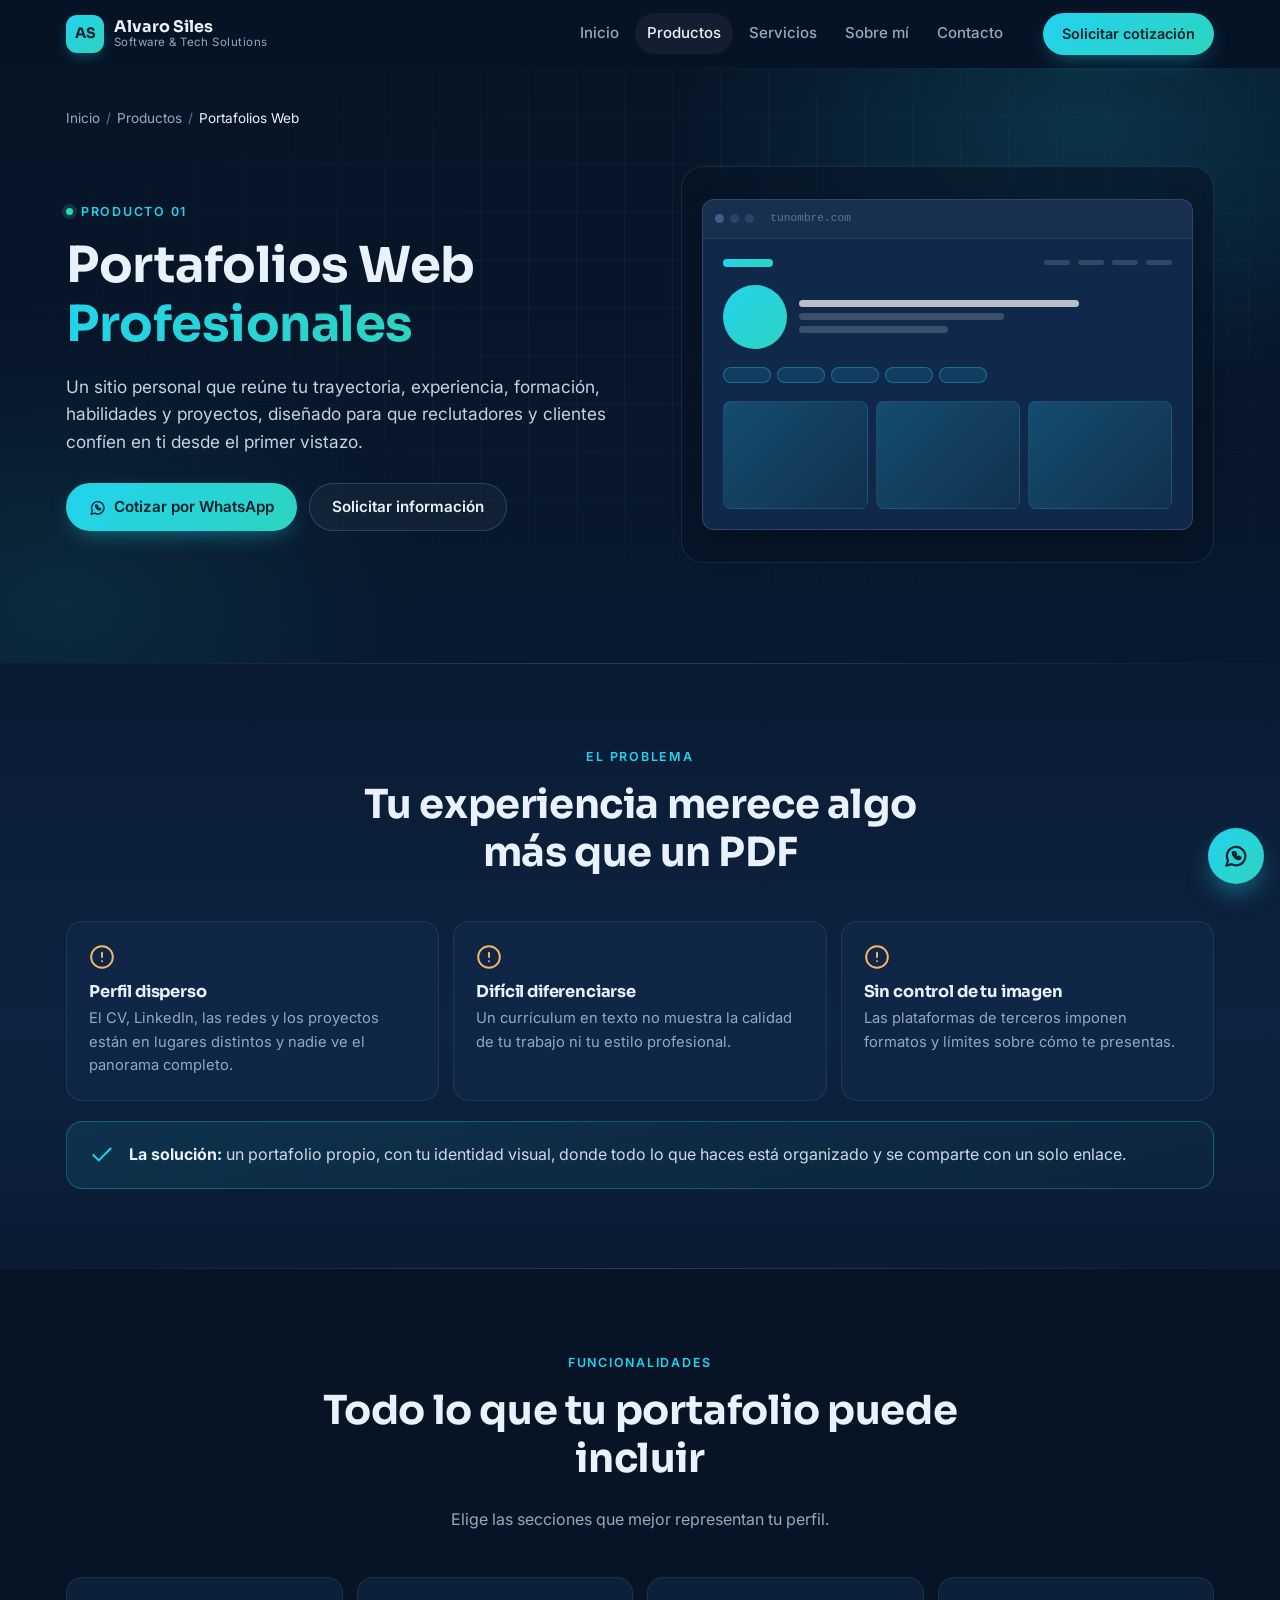
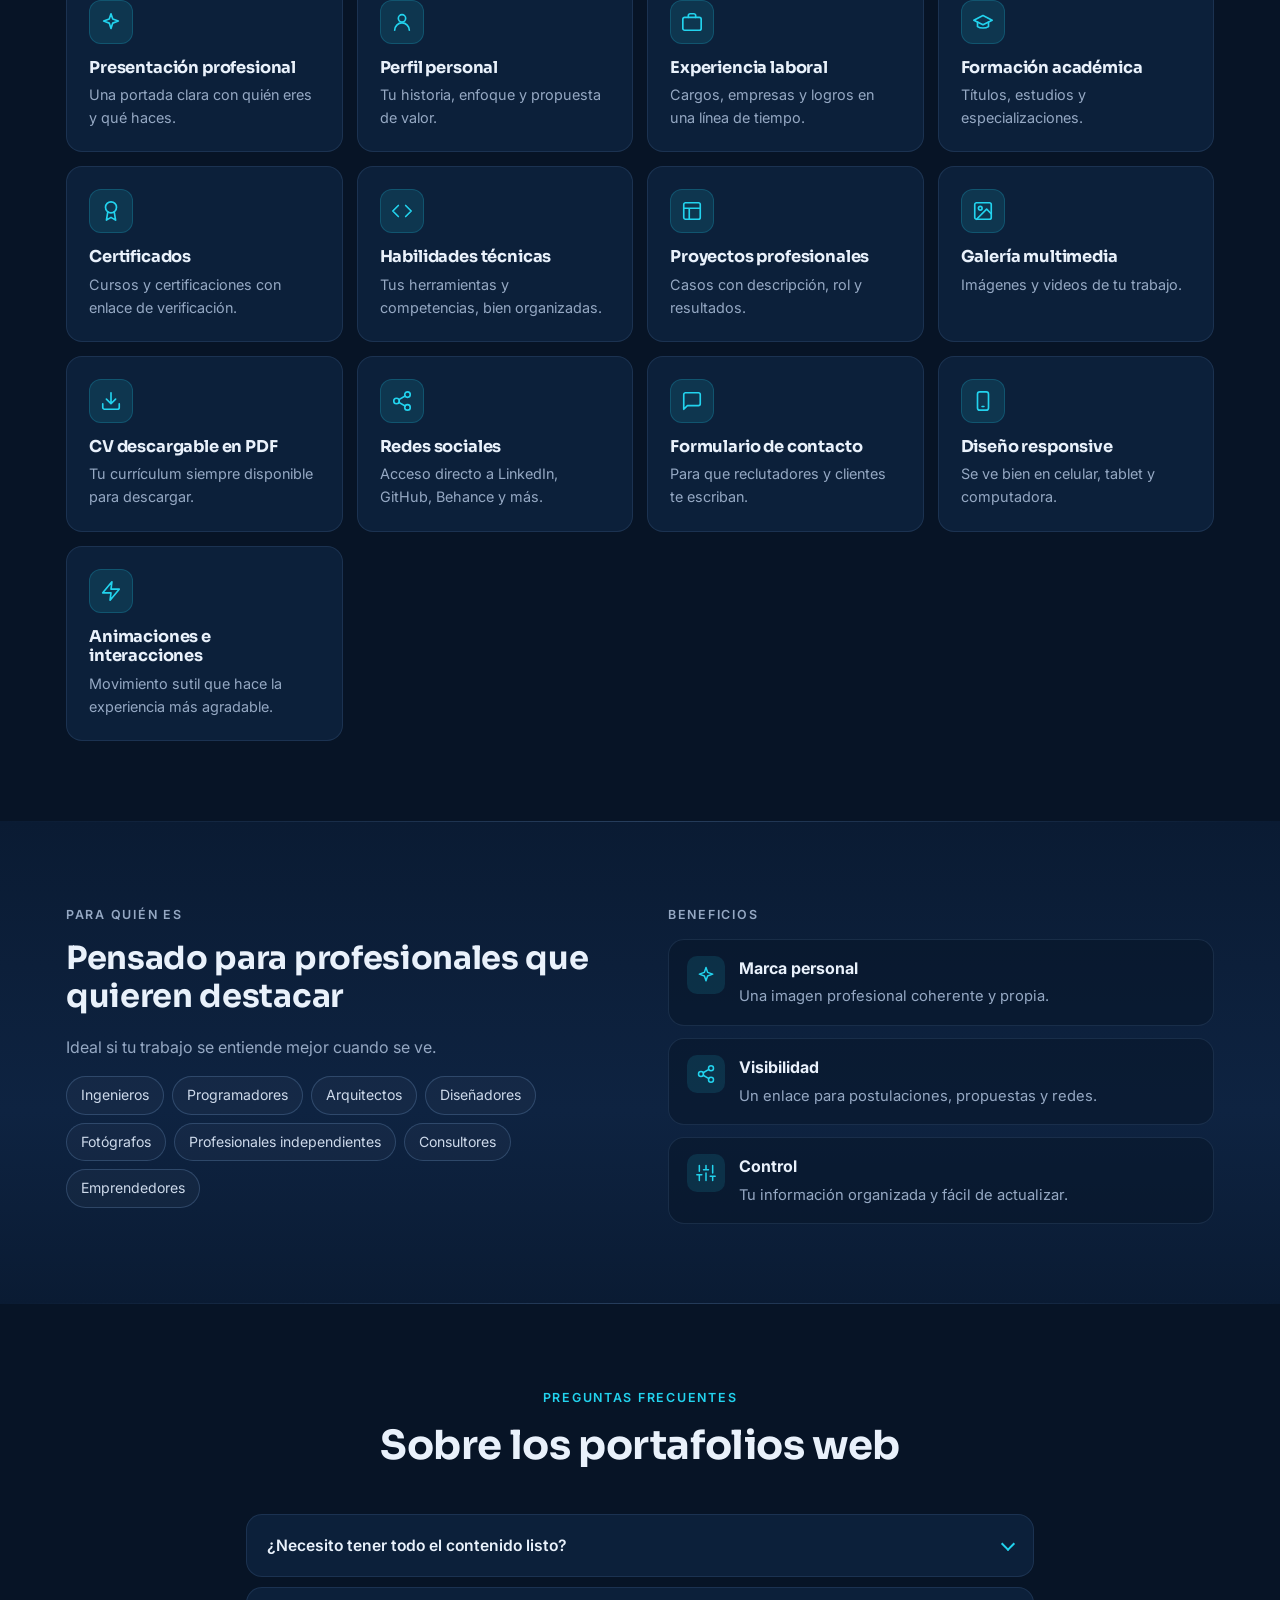
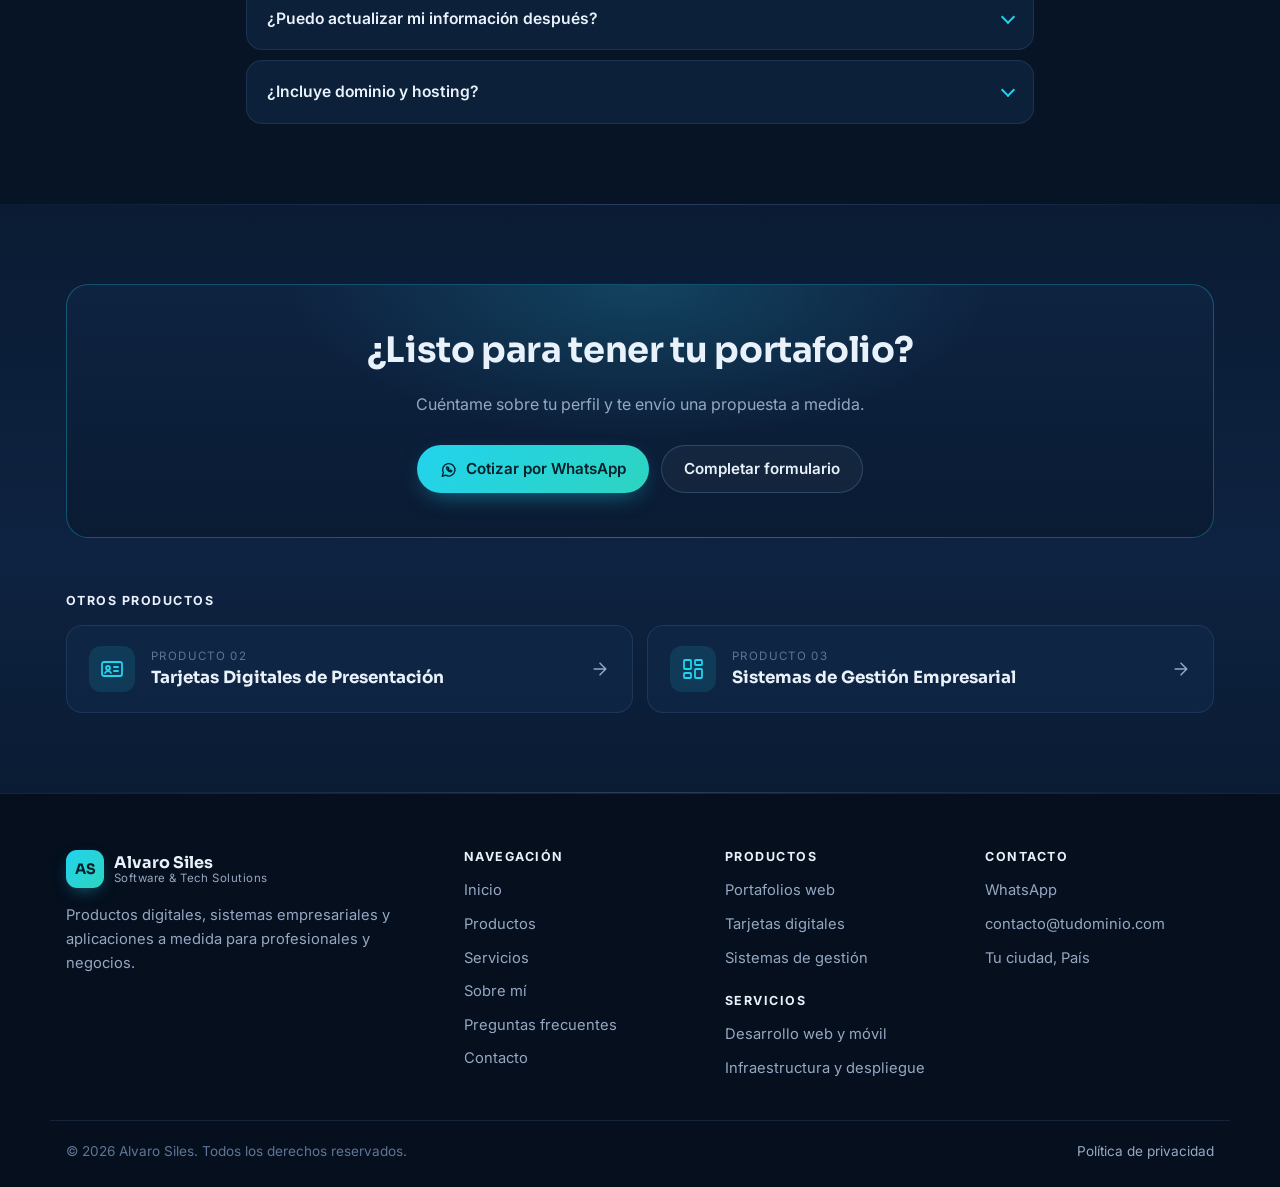
==== portafolios-web.html @ 74418b51 "t" ====
<!doctype html>
<html lang="es" class="no-js">
<head>
  <meta charset="utf-8">
  <meta name="viewport" content="width=device-width, initial-scale=1">
  <title>Portafolios Web Profesionales · Alvaro Siles</title>
  <meta name="description" content="Desarrollo de portafolios web personales para ingenieros, programadores, arquitectos, diseñadores, fotógrafos y profesionales independientes: experiencia, proyectos, certificados y CV en PDF.">
  <meta name="theme-color" content="#071426">
  <!-- TODO: reemplazar por tu dominio real -->
  <link rel="canonical" href="https://www.tudominio.com/portafolios-web.html">
  <meta property="og:type" content="website">
  <meta property="og:locale" content="es_ES">
  <meta property="og:title" content="Portafolios Web Profesionales">
  <meta property="og:description" content="Tu trayectoria, experiencia y proyectos en un sitio personal que transmite confianza.">
  <meta property="og:url" content="https://www.tudominio.com/portafolios-web.html">
  <meta name="twitter:card" content="summary_large_image">
  <link rel="icon" href="assets/img/favicon.svg" type="image/svg+xml">
  <link rel="preconnect" href="https://fonts.googleapis.com">
  <link rel="preconnect" href="https://fonts.gstatic.com" crossorigin>
  <link href="https://fonts.googleapis.com/css2?family=Inter:wght@400;500;600&family=Sora:wght@500;600;700&display=swap" rel="stylesheet">
  <link rel="stylesheet" href="assets/css/styles.css">
  <script type="application/ld+json">
  {
    "@context": "https://schema.org",
    "@type": "Service",
    "name": "Portafolios Web Profesionales",
    "serviceType": "Desarrollo de portafolio web personal",
    "description": "Sitios web personales para mostrar trayectoria, experiencia, formación, habilidades y proyectos."
  }
  </script>
  <script>document.documentElement.classList.replace("no-js", "js");</script>
</head>
<body>
<script src="assets/js/icons.js"></script>
<a class="skip-link" href="#main">Saltar al contenido</a>

<header class="site-header">
  <div class="container header-inner">
    <a class="brand" href="index.html" aria-label="Inicio">
      <span class="brand-mark" aria-hidden="true">AS</span>
      <span class="brand-text"><strong data-text="name">Alvaro Siles</strong><small>Software &amp; Tech Solutions</small></span>
    </a>
    <nav class="nav" id="nav" aria-label="Navegación principal">
      <ul class="nav-list">
        <li><a href="index.html#inicio" class="nav-link">Inicio</a></li>
        <li><a href="index.html#productos" class="nav-link active" aria-current="true">Productos</a></li>
        <li><a href="index.html#servicios" class="nav-link">Servicios</a></li>
        <li><a href="index.html#sobre-mi" class="nav-link">Sobre mí</a></li>
        <li><a href="index.html#contacto" class="nav-link">Contacto</a></li>
      </ul>
      <a href="index.html?producto=Portafolio%20Web%20Profesional#contacto" class="btn btn-primary btn-sm nav-cta">Solicitar cotización</a>
    </nav>
    <button class="nav-toggle" type="button" aria-controls="nav" aria-expanded="false" aria-label="Abrir menú">
      <svg class="icon icon-open"><use href="#i-menu"/></svg>
      <svg class="icon icon-close"><use href="#i-x"/></svg>
    </button>
  </div>
</header>

<main id="main">
  <!-- Hero del producto -->
  <section class="page-hero">
    <div class="hero-bg" aria-hidden="true"></div>
    <div class="container">
      <nav class="breadcrumb" aria-label="Ruta de navegación">
        <ol>
          <li><a href="index.html">Inicio</a></li>
          <li><a href="index.html#productos">Productos</a></li>
          <li><span aria-current="page">Portafolios Web</span></li>
        </ol>
      </nav>
      <div class="page-hero-grid">
        <div>
          <p class="eyebrow"><span class="dot"></span> Producto 01</p>
          <h1>Portafolios Web <span class="text-gradient">Profesionales</span></h1>
          <p class="lead">Un sitio personal que reúne tu trayectoria, experiencia, formación, habilidades y proyectos, diseñado para que reclutadores y clientes confíen en ti desde el primer vistazo.</p>
          <div class="page-actions">
            <button type="button" class="btn btn-primary" data-wa="Portafolio Web Profesional"><svg class="icon"><use href="#i-whatsapp"/></svg> Cotizar por WhatsApp</button>
            <a href="index.html?producto=Portafolio%20Web%20Profesional#contacto" class="btn btn-ghost">Solicitar información</a>
          </div>
        </div>
        <div class="page-visual" aria-hidden="true">
          <div class="mk-browser lg">
            <div class="win-bar"><i></i><i></i><i></i><span>tunombre.com</span></div>
            <div class="mk-portfolio lg">
              <div class="mp-nav"><i></i><span><i></i><i></i><i></i><i></i></span></div>
              <div class="mp-hero"><span class="mp-avatar"></span><span class="mp-lines"><i></i><i></i><i></i></span></div>
              <div class="mp-skills"><i></i><i></i><i></i><i></i><i></i></div>
              <div class="mp-grid"><i></i><i></i><i></i></div>
            </div>
          </div>
        </div>
      </div>
    </div>
  </section>

  <!-- Problema que resuelve -->
  <section class="section section-alt">
    <div class="container">
      <header class="section-head reveal">
        <p class="eyebrow">El problema</p>
        <h2>Tu experiencia merece algo más que un PDF</h2>
      </header>
      <div class="problem-grid">
        <article class="problem reveal">
          <svg class="icon"><use href="#i-alert"/></svg>
          <h3>Perfil disperso</h3>
          <p>El CV, LinkedIn, las redes y los proyectos están en lugares distintos y nadie ve el panorama completo.</p>
        </article>
        <article class="problem reveal">
          <svg class="icon"><use href="#i-alert"/></svg>
          <h3>Difícil diferenciarse</h3>
          <p>Un currículum en texto no muestra la calidad de tu trabajo ni tu estilo profesional.</p>
        </article>
        <article class="problem reveal">
          <svg class="icon"><use href="#i-alert"/></svg>
          <h3>Sin control de tu imagen</h3>
          <p>Las plataformas de terceros imponen formatos y límites sobre cómo te presentas.</p>
        </article>
      </div>
      <div class="solution reveal">
        <svg class="icon"><use href="#i-check"/></svg>
        <p><strong>La solución:</strong> un portafolio propio, con tu identidad visual, donde todo lo que haces está organizado y se comparte con un solo enlace.</p>
      </div>
    </div>
  </section>

  <!-- Funcionalidades -->
  <section class="section">
    <div class="container">
      <header class="section-head reveal">
        <p class="eyebrow">Funcionalidades</p>
        <h2>Todo lo que tu portafolio puede incluir</h2>
        <p>Elige las secciones que mejor representan tu perfil.</p>
      </header>
      <ul class="service-grid">
        <li class="service reveal"><svg class="icon"><use href="#i-sparkles"/></svg><h3>Presentación profesional</h3><p>Una portada clara con quién eres y qué haces.</p></li>
        <li class="service reveal"><svg class="icon"><use href="#i-user"/></svg><h3>Perfil personal</h3><p>Tu historia, enfoque y propuesta de valor.</p></li>
        <li class="service reveal"><svg class="icon"><use href="#i-briefcase"/></svg><h3>Experiencia laboral</h3><p>Cargos, empresas y logros en una línea de tiempo.</p></li>
        <li class="service reveal"><svg class="icon"><use href="#i-graduation"/></svg><h3>Formación académica</h3><p>Títulos, estudios y especializaciones.</p></li>
        <li class="service reveal"><svg class="icon"><use href="#i-award"/></svg><h3>Certificados</h3><p>Cursos y certificaciones con enlace de verificación.</p></li>
        <li class="service reveal"><svg class="icon"><use href="#i-code"/></svg><h3>Habilidades técnicas</h3><p>Tus herramientas y competencias, bien organizadas.</p></li>
        <li class="service reveal"><svg class="icon"><use href="#i-layout"/></svg><h3>Proyectos profesionales</h3><p>Casos con descripción, rol y resultados.</p></li>
        <li class="service reveal"><svg class="icon"><use href="#i-image"/></svg><h3>Galería multimedia</h3><p>Imágenes y videos de tu trabajo.</p></li>
        <li class="service reveal"><svg class="icon"><use href="#i-download"/></svg><h3>CV descargable en PDF</h3><p>Tu currículum siempre disponible para descargar.</p></li>
        <li class="service reveal"><svg class="icon"><use href="#i-share"/></svg><h3>Redes sociales</h3><p>Acceso directo a LinkedIn, GitHub, Behance y más.</p></li>
        <li class="service reveal"><svg class="icon"><use href="#i-message"/></svg><h3>Formulario de contacto</h3><p>Para que reclutadores y clientes te escriban.</p></li>
        <li class="service reveal"><svg class="icon"><use href="#i-mobile"/></svg><h3>Diseño responsive</h3><p>Se ve bien en celular, tablet y computadora.</p></li>
        <li class="service reveal"><svg class="icon"><use href="#i-zap"/></svg><h3>Animaciones e interacciones</h3><p>Movimiento sutil que hace la experiencia más agradable.</p></li>
      </ul>
    </div>
  </section>

  <!-- Público y beneficios -->
  <section class="section section-alt">
    <div class="container split">
      <div class="reveal">
        <p class="eyebrow">Para quién es</p>
        <h2>Pensado para profesionales que quieren destacar</h2>
        <p>Ideal si tu trabajo se entiende mejor cuando se ve.</p>
        <ul class="chips">
          <li>Ingenieros</li><li>Programadores</li><li>Arquitectos</li><li>Diseñadores</li>
          <li>Fotógrafos</li><li>Profesionales independientes</li><li>Consultores</li><li>Emprendedores</li>
        </ul>
      </div>
      <div class="reveal">
        <p class="eyebrow">Beneficios</p>
        <ul class="benefit-list">
          <li><svg class="icon"><use href="#i-sparkles"/></svg><div><strong>Marca personal</strong><span>Una imagen profesional coherente y propia.</span></div></li>
          <li><svg class="icon"><use href="#i-share"/></svg><div><strong>Visibilidad</strong><span>Un enlace para postulaciones, propuestas y redes.</span></div></li>
          <li><svg class="icon"><use href="#i-sliders"/></svg><div><strong>Control</strong><span>Tu información organizada y fácil de actualizar.</span></div></li>
        </ul>
      </div>
    </div>
  </section>

  <!-- FAQ del producto -->
  <section class="section">
    <div class="container narrow">
      <header class="section-head reveal">
        <p class="eyebrow">Preguntas frecuentes</p>
        <h2>Sobre los portafolios web</h2>
      </header>
      <div class="faq reveal">
        <details>
          <summary>¿Necesito tener todo el contenido listo?</summary>
          <p>No. Te guío para organizar tu experiencia, proyectos y textos; puedes empezar con lo que tienes y completar el resto durante el proceso.</p>
        </details>
        <details>
          <summary>¿Puedo actualizar mi información después?</summary>
          <p>Sí. El portafolio se construye para que agregar proyectos, certificados o experiencia sea simple, y también puedes contratar mantenimiento.</p>
        </details>
        <details>
          <summary>¿Incluye dominio y hosting?</summary>
          <p>Te asesoro para elegir y configurar tu dominio y hosting. Lo que incluya cada propuesta se define en la cotización.</p>
        </details>
      </div>
    </div>
  </section>

  <!-- CTA + otros productos -->
  <section class="section section-alt">
    <div class="container">
      <div class="cta-band reveal">
        <h2>¿Listo para tener tu portafolio?</h2>
        <p>Cuéntame sobre tu perfil y te envío una propuesta a medida.</p>
        <div class="page-actions">
          <button type="button" class="btn btn-primary" data-wa="Portafolio Web Profesional"><svg class="icon"><use href="#i-whatsapp"/></svg> Cotizar por WhatsApp</button>
          <a href="index.html?producto=Portafolio%20Web%20Profesional#contacto" class="btn btn-ghost">Completar formulario</a>
        </div>
      </div>

      <h2 class="footer-title" style="margin:56px 0 16px">Otros productos</h2>
      <div class="other-grid">
        <a class="other-card" href="tarjetas-digitales.html">
          <svg class="icon"><use href="#i-idcard"/></svg>
          <span><small>Producto 02</small><strong>Tarjetas Digitales de Presentación</strong></span>
          <svg class="icon arrow"><use href="#i-arrow"/></svg>
        </a>
        <a class="other-card" href="sistemas-de-gestion.html">
          <svg class="icon"><use href="#i-dashboard"/></svg>
          <span><small>Producto 03</small><strong>Sistemas de Gestión Empresarial</strong></span>
          <svg class="icon arrow"><use href="#i-arrow"/></svg>
        </a>
      </div>
    </div>
  </section>
</main>

<footer class="site-footer">
  <div class="container footer-grid">
    <div class="footer-brand">
      <a class="brand" href="index.html">
        <span class="brand-mark" aria-hidden="true">AS</span>
        <span class="brand-text"><strong data-text="name">Alvaro Siles</strong><small>Software &amp; Tech Solutions</small></span>
      </a>
      <p>Productos digitales, sistemas empresariales y aplicaciones a medida para profesionales y negocios.</p>
      <div class="social-row" data-social></div>
    </div>
    <nav aria-label="Navegación">
      <h2 class="footer-title">Navegación</h2>
      <ul>
        <li><a href="index.html#inicio">Inicio</a></li>
        <li><a href="index.html#productos">Productos</a></li>
        <li><a href="index.html#servicios">Servicios</a></li>
        <li><a href="index.html#sobre-mi">Sobre mí</a></li>
        <li><a href="index.html#faq">Preguntas frecuentes</a></li>
        <li><a href="index.html#contacto">Contacto</a></li>
      </ul>
    </nav>
    <div>
      <h2 class="footer-title">Productos</h2>
      <ul>
        <li><a href="portafolios-web.html" aria-current="page">Portafolios web</a></li>
        <li><a href="tarjetas-digitales.html">Tarjetas digitales</a></li>
        <li><a href="sistemas-de-gestion.html">Sistemas de gestión</a></li>
      </ul>
      <h2 class="footer-title mt">Servicios</h2>
      <ul>
        <li><a href="index.html#servicios">Desarrollo web y móvil</a></li>
        <li><a href="index.html#servicios">Infraestructura y despliegue</a></li>
      </ul>
    </div>
    <div>
      <h2 class="footer-title">Contacto</h2>
      <ul>
        <li><a data-link="whatsapp" href="index.html#contacto" target="_blank" rel="noopener">WhatsApp</a></li>
        <li><a data-link="email" href="index.html#contacto" data-text="email">contacto@tudominio.com</a></li>
        <li data-text="location">Tu ciudad, País</li>
      </ul>
    </div>
  </div>
  <div class="container footer-bottom">
    <p>© <span data-year>2026</span> <span data-text="name">Alvaro Siles</span>. Todos los derechos reservados.</p>
    <a href="privacidad.html">Política de privacidad</a>
  </div>
</footer>

<a class="wa-float" data-wa="Portafolio Web Profesional" href="index.html#contacto" aria-label="Escribir por WhatsApp">
  <svg class="icon"><use href="#i-whatsapp"/></svg>
</a>

<script src="assets/js/config.js"></script>
<script src="assets/js/main.js" defer></script>
</body>
</html>
---- assets/css/styles.css ----
/* =========================================================
   Alvaro Siles · Software & Tech — Estilos
   Mobile-first. Tokens → base → layout → componentes → secciones
   ========================================================= */

/* ---------- Tokens ---------- */
:root {
  --bg: #071426;
  --bg-2: #0a1b33;
  --bg-3: #0e2341;
  --surface: rgba(18, 42, 76, 0.55);
  --surface-solid: #10284a;
  --border: rgba(140, 185, 240, 0.12);
  --border-strong: rgba(140, 185, 240, 0.22);

  --text: #e9f1fb;
  --muted: #95a8c3;
  --faint: #5f7594;

  --cyan: #22d3ee;
  --teal: #2dd4bf;
  --accent: var(--cyan);
  --accent-soft: rgba(34, 211, 238, 0.12);
  --gradient: linear-gradient(135deg, #22d3ee 0%, #2dd4bf 100%);

  --danger: #f87171;
  --success: #34d399;

  --font-body: "Inter", system-ui, -apple-system, "Segoe UI", Roboto, sans-serif;
  --font-head: "Sora", "Inter", system-ui, sans-serif;

  --radius-sm: 10px;
  --radius: 16px;
  --radius-lg: 22px;
  --shadow: 0 10px 30px -12px rgba(0, 0, 0, 0.55);
  --shadow-lg: 0 30px 60px -20px rgba(0, 0, 0, 0.6);
  --header-h: 68px;
  --ease: cubic-bezier(.2, .7, .2, 1);
}

/* ---------- Base ---------- */
*, *::before, *::after { box-sizing: border-box; }
html { scroll-behavior: smooth; scroll-padding-top: calc(var(--header-h) + 12px); -webkit-text-size-adjust: 100%; }
body {
  margin: 0;
  background: var(--bg);
  color: var(--text);
  font-family: var(--font-body);
  font-size: 1rem;
  line-height: 1.6;
  -webkit-font-smoothing: antialiased;
  overflow-x: hidden;
}
img, svg { display: block; max-width: 100%; }
h1, h2, h3, h4 { font-family: var(--font-head); line-height: 1.2; margin: 0 0 .6em; letter-spacing: -0.01em; }
p { margin: 0 0 1em; }
a { color: var(--accent); text-decoration: none; }
a:hover { text-decoration: underline; }
ul, ol { margin: 0; padding: 0; list-style: none; }
button, input, select, textarea { font: inherit; color: inherit; }
:focus-visible { outline: 2px solid var(--cyan); outline-offset: 3px; border-radius: 6px; }
[hidden] { display: none !important; }

.icon { width: 1.15em; height: 1.15em; flex: none; fill: none; stroke: currentColor; stroke-width: 1.8; stroke-linecap: round; stroke-linejoin: round; }

.skip-link {
  position: absolute; left: 16px; top: -60px; z-index: 100;
  background: var(--cyan); color: var(--bg); padding: 10px 16px; border-radius: 8px; font-weight: 600;
}
.skip-link:focus { top: 12px; }

.container { width: 100%; max-width: 1180px; margin: 0 auto; padding: 0 16px; }
.container.narrow { max-width: 820px; }
.muted { color: var(--muted); }
.text-gradient { background: var(--gradient); -webkit-background-clip: text; background-clip: text; color: transparent; }

/* ---------- Botones ---------- */
.btn {
  display: inline-flex; align-items: center; justify-content: center; gap: .5em;
  min-height: 48px; padding: 0 22px; border-radius: 999px;
  border: 1px solid transparent; cursor: pointer;
  font-weight: 600; font-size: .95rem; white-space: nowrap;
  transition: transform .2s var(--ease), box-shadow .2s var(--ease), background .2s, border-color .2s, color .2s;
}
.btn:hover { text-decoration: none; transform: translateY(-1px); }
.btn:active { transform: translateY(0); }
.btn-sm { min-height: 42px; padding: 0 18px; font-size: .9rem; }
.btn-primary { background: var(--gradient); color: #04202a; box-shadow: 0 8px 24px -10px rgba(34, 211, 238, .6); }
.btn-primary:hover { box-shadow: 0 12px 30px -10px rgba(34, 211, 238, .75); }
.btn-ghost { background: rgba(255,255,255,.04); border-color: var(--border-strong); color: var(--text); }
.btn-ghost:hover { border-color: var(--cyan); color: var(--cyan); }
.btn-outline { background: transparent; border-color: rgba(34, 211, 238, .45); color: var(--cyan); }
.btn-outline:hover { background: var(--accent-soft); }
.btn[disabled] { opacity: .6; cursor: progress; transform: none; }
.link-btn { background: none; border: 0; padding: 0; color: var(--muted); cursor: pointer; text-align: left; }
.link-btn:hover { color: var(--cyan); }

/* ---------- Header ---------- */
.site-header {
  position: sticky; top: 0; z-index: 50;
  height: var(--header-h);
  background: rgba(7, 20, 38, .72);
  backdrop-filter: blur(14px); -webkit-backdrop-filter: blur(14px);
  border-bottom: 1px solid transparent;
  transition: border-color .3s, background .3s;
}
.site-header.scrolled { border-bottom-color: var(--border); background: rgba(7, 20, 38, .9); }
.header-inner { height: 100%; display: flex; align-items: center; justify-content: space-between; gap: 16px; }

.brand { display: flex; align-items: center; gap: 10px; color: var(--text); }
.brand:hover { text-decoration: none; }
.brand-mark {
  width: 38px; height: 38px; border-radius: 11px; display: grid; place-items: center;
  font-family: var(--font-head); font-weight: 700; font-size: .9rem; color: #04202a;
  background: var(--gradient); box-shadow: 0 6px 18px -8px rgba(34, 211, 238, .7);
}
.brand-text { display: flex; flex-direction: column; line-height: 1.15; }
.brand-text strong { font-family: var(--font-head); font-size: 1rem; }
.brand-text small { color: var(--muted); font-size: .72rem; letter-spacing: .04em; }

.nav-toggle {
  width: 44px; height: 44px; display: grid; place-items: center;
  border-radius: 12px; border: 1px solid var(--border-strong); background: rgba(255,255,255,.03); cursor: pointer; color: var(--text);
}
.nav-toggle .icon { width: 22px; height: 22px; }
.nav-toggle .icon-close { display: none; }
.nav-toggle[aria-expanded="true"] .icon-open { display: none; }
.nav-toggle[aria-expanded="true"] .icon-close { display: block; }

/* Navegación móvil (panel desplegable) */
.nav {
  position: fixed; inset: var(--header-h) 0 auto 0;
  background: rgba(7, 20, 38, .98);
  border-bottom: 1px solid var(--border);
  padding: 12px 16px 24px;
  display: flex; flex-direction: column; gap: 12px;
  transform: translateY(-8px); opacity: 0; visibility: hidden;
  transition: opacity .25s, transform .25s var(--ease), visibility .25s;
}
.nav.open { transform: none; opacity: 1; visibility: visible; }
.nav-list { display: flex; flex-direction: column; }
.nav-link { display: block; padding: 14px 4px; color: var(--text); border-bottom: 1px solid var(--border); font-weight: 500; }
.nav-link:hover { text-decoration: none; color: var(--cyan); }
.nav-link.active { color: var(--cyan); }
.nav-cta { margin-top: 8px; }

@media (min-width: 960px) {
  .nav-toggle { display: none; }
  .nav {
    position: static; flex-direction: row; align-items: center; gap: 28px;
    background: none; border: 0; padding: 0;
    transform: none; opacity: 1; visibility: visible;
  }
  .nav-list { flex-direction: row; gap: 4px; }
  .nav-link { border: 0; padding: 8px 12px; border-radius: 999px; color: var(--muted); font-size: .94rem; }
  .nav-link:hover, .nav-link.active { color: var(--text); background: rgba(255,255,255,.05); }
  .nav-cta { margin: 0; }
}

/* ---------- Secciones ---------- */
.section { padding: 80px 0; position: relative; }
.section-alt { background: linear-gradient(180deg, var(--bg-2), var(--bg-3) 60%, var(--bg-2)); }
.section-alt::before, .section-alt::after {
  content: ""; position: absolute; left: 0; right: 0; height: 1px;
  background: linear-gradient(90deg, transparent, var(--border-strong), transparent);
}
.section-alt::before { top: 0; }
.section-alt::after { bottom: 0; }

.section-head { max-width: 640px; margin: 0 auto 44px; text-align: center; }
.section-head h2 { font-size: clamp(1.7rem, 4.5vw, 2.5rem); }
.section-head p:last-child { color: var(--muted); margin: 0; }

.eyebrow {
  display: inline-flex; align-items: center; gap: 8px;
  font-size: .78rem; font-weight: 600; letter-spacing: .14em; text-transform: uppercase;
  color: var(--cyan); margin-bottom: 14px;
}
.eyebrow .dot { width: 7px; height: 7px; border-radius: 50%; background: var(--teal); box-shadow: 0 0 0 4px rgba(45, 212, 191, .18); }
.lead { font-size: 1.08rem; color: #c3d2e6; }

/* Animación de aparición (solo si hay JS) */
.js .reveal { opacity: 0; transform: translateY(18px); transition: opacity .7s var(--ease), transform .7s var(--ease); }
.js .reveal.visible { opacity: 1; transform: none; }

/* ---------- Hero ---------- */
.hero { position: relative; padding: 56px 0 72px; overflow: hidden; }
.hero-bg {
  position: absolute; inset: 0; z-index: -1;
  background:
    radial-gradient(600px 380px at 85% 10%, rgba(34, 211, 238, .16), transparent 70%),
    radial-gradient(520px 360px at 5% 90%, rgba(45, 212, 191, .10), transparent 70%),
    linear-gradient(180deg, var(--bg) 0%, #08182e 100%);
}
.hero-bg::after {
  content: ""; position: absolute; inset: 0;
  background-image:
    linear-gradient(rgba(140, 185, 240, .06) 1px, transparent 1px),
    linear-gradient(90deg, rgba(140, 185, 240, .06) 1px, transparent 1px);
  background-size: 48px 48px;
  mask-image: radial-gradient(ellipse at 60% 40%, #000 20%, transparent 75%);
  -webkit-mask-image: radial-gradient(ellipse at 60% 40%, #000 20%, transparent 75%);
}
.hero-inner { display: grid; gap: 48px; align-items: center; }
.hero h1 { font-size: clamp(2.1rem, 7vw, 3.6rem); font-weight: 700; margin-bottom: 20px; }
.hero .lead { max-width: 560px; }
.hero-actions { display: flex; flex-wrap: wrap; gap: 12px; margin: 28px 0 28px; }
.hero-actions .btn { flex: 1 1 200px; }
.hero-points { display: flex; flex-wrap: wrap; gap: 10px 20px; color: var(--muted); font-size: .92rem; }
.hero-points li { display: flex; align-items: center; gap: 6px; }
.hero-points .icon { color: var(--teal); }

@media (min-width: 960px) {
  .hero { padding: 96px 0 110px; }
  .hero-inner { grid-template-columns: 1.05fr 1fr; }
  .hero-actions .btn { flex: 0 0 auto; }
}

/* Composición visual del hero */
.hero-visual { position: relative; height: 340px; max-width: 560px; width: 100%; margin: 0 auto; }
.hv-window {
  position: absolute; top: 0; left: 0; width: 88%;
  background: var(--surface-solid); border: 1px solid var(--border-strong); border-radius: var(--radius);
  box-shadow: var(--shadow-lg); overflow: hidden;
  animation: float 9s ease-in-out infinite;
}
.win-bar { display: flex; align-items: center; gap: 6px; padding: 10px 12px; background: rgba(255,255,255,.03); border-bottom: 1px solid var(--border); }
.win-bar i { width: 9px; height: 9px; border-radius: 50%; background: #2a4469; }
.win-bar i:first-child { background: #3c5f8d; }
.win-bar span { margin-left: 10px; font-size: .7rem; color: var(--faint); font-family: ui-monospace, monospace; }

.hv-dash { display: flex; height: 230px; }
.hv-side { width: 22%; padding: 14px 10px; border-right: 1px solid var(--border); display: flex; flex-direction: column; gap: 10px; }
.hv-side b, .ms-side b { display: block; height: 8px; border-radius: 4px; background: rgba(255,255,255,.08); }
.hv-side b:first-child, .ms-side b:first-child { background: var(--accent-soft); box-shadow: inset 2px 0 0 var(--cyan); }
.hv-main { flex: 1; padding: 14px; display: flex; flex-direction: column; gap: 12px; }
.hv-stats { display: grid; grid-template-columns: repeat(3, 1fr); gap: 8px; }
.hv-stats div { padding: 8px; border-radius: 8px; background: rgba(255,255,255,.04); border: 1px solid var(--border); }
.hv-stats small { display: block; height: 5px; width: 60%; background: rgba(255,255,255,.12); border-radius: 3px; margin-bottom: 6px; }
.hv-stats strong { display: block; height: 9px; width: 45%; background: var(--gradient); border-radius: 3px; opacity: .8; }
.hv-chart { flex: 1; display: flex; align-items: flex-end; gap: 7px; padding: 8px; border-radius: 8px; background: rgba(255,255,255,.025); min-height: 70px; }
.hv-chart span { flex: 1; height: var(--h); border-radius: 4px 4px 2px 2px; background: linear-gradient(180deg, rgba(34,211,238,.85), rgba(45,212,191,.25)); }
.hv-chart.sm { min-height: 54px; }
.hv-rows { display: flex; flex-direction: column; gap: 6px; }
.hv-rows i { height: 6px; border-radius: 3px; background: rgba(255,255,255,.06); }
.hv-rows i:nth-child(2) { width: 80%; }
.hv-rows i:nth-child(3) { width: 60%; }

.hv-phone, .mk-phone {
  background: #0b1e38; border: 1px solid var(--border-strong); border-radius: 26px;
  padding: 18px 14px; box-shadow: var(--shadow-lg);
  display: flex; flex-direction: column; align-items: center; gap: 8px;
}
.hv-phone { position: absolute; right: 0; bottom: 0; width: 160px; animation: float 9s ease-in-out -4.5s infinite; }
.ph-notch { width: 46px; height: 5px; border-radius: 4px; background: rgba(255,255,255,.12); margin-bottom: 6px; }
.ph-avatar { width: 54px; height: 54px; border-radius: 50%; background: var(--gradient); box-shadow: 0 0 0 4px rgba(34,211,238,.15); }
.ph-line { height: 7px; border-radius: 4px; background: rgba(255,255,255,.75); }
.ph-line.dim { background: rgba(255,255,255,.2); }
.w70 { width: 70%; } .w50 { width: 50%; }
.ph-badge { font-size: .62rem; color: var(--success); background: rgba(52,211,153,.12); padding: 2px 8px; border-radius: 99px; }
.ph-btns { display: grid; grid-template-columns: repeat(4, 1fr); gap: 6px; width: 100%; margin-top: 4px; }
.ph-btns i { aspect-ratio: 1; border-radius: 9px; background: rgba(34,211,238,.12); border: 1px solid rgba(34,211,238,.25); }
.ph-cta { width: 100%; height: 26px; border-radius: 99px; background: var(--gradient); margin-top: 4px; }
.ph-list { width: 100%; display: flex; flex-direction: column; gap: 6px; }
.ph-list i { height: 22px; border-radius: 8px; background: rgba(255,255,255,.05); border: 1px solid var(--border); }
.ph-qr, .mk-qr {
  width: 56px; height: 56px; border-radius: 8px; padding: 5px; background: #e9f1fb;
  background-image:
    linear-gradient(90deg, #071426 50%, transparent 50%),
    linear-gradient(#071426 50%, transparent 50%);
  background-size: 8px 8px, 8px 8px;
  background-blend-mode: difference;
  margin-top: 4px;
}

.hv-code {
  position: absolute; left: 6%; bottom: 8px;
  background: rgba(7, 20, 38, .92); border: 1px solid var(--border-strong); border-radius: 12px;
  padding: 12px 16px; font-family: ui-monospace, "Cascadia Code", Consolas, monospace; font-size: .74rem; color: #c9d7ea;
  box-shadow: var(--shadow);
}
.hv-code .k { color: #7dd3fc; } .hv-code .s { color: var(--teal); } .hv-code .c { color: var(--faint); }

@media (min-width: 560px) { .hero-visual { height: 400px; } .hv-phone { width: 180px; } }
@keyframes float { 0%, 100% { transform: translateY(0); } 50% { transform: translateY(-8px); } }

/* ---------- Mockups de producto ---------- */
.mk-browser {
  width: 100%; background: var(--surface-solid); border: 1px solid var(--border-strong);
  border-radius: 12px; overflow: hidden; box-shadow: var(--shadow);
}
.mk-portfolio { padding: 14px; display: flex; flex-direction: column; gap: 12px; }
.mp-nav { display: flex; justify-content: space-between; align-items: center; }
.mp-nav > i { width: 50px; height: 8px; border-radius: 4px; background: var(--gradient); }
.mp-nav span { display: flex; gap: 8px; }
.mp-nav span i { width: 26px; height: 5px; border-radius: 3px; background: rgba(255,255,255,.15); }
.mp-hero { display: flex; align-items: center; gap: 12px; }
.mp-avatar { width: 44px; height: 44px; border-radius: 50%; background: var(--gradient); flex: none; }
.mp-lines { flex: 1; display: flex; flex-direction: column; gap: 6px; }
.mp-lines i { height: 7px; border-radius: 4px; background: rgba(255,255,255,.7); width: 75%; }
.mp-lines i + i { background: rgba(255,255,255,.18); width: 55%; }
.mp-lines i:nth-child(3) { width: 40%; }
.mp-skills { display: flex; flex-wrap: wrap; gap: 6px; }
.mp-skills i { height: 16px; width: 48px; border-radius: 99px; border: 1px solid rgba(34,211,238,.35); background: var(--accent-soft); }
.mp-grid { display: grid; grid-template-columns: repeat(3, 1fr); gap: 8px; }
.mp-grid i { aspect-ratio: 4/3; border-radius: 8px; background: linear-gradient(135deg, rgba(34,211,238,.22), rgba(45,212,191,.05)); border: 1px solid var(--border); }
.mk-portfolio.lg { padding: 20px; gap: 18px; }
.mk-portfolio.lg .mp-avatar { width: 64px; height: 64px; }

.mk-system { display: flex; min-height: 150px; }
.ms-side { width: 24%; padding: 12px 8px; border-right: 1px solid var(--border); display: flex; flex-direction: column; gap: 9px; }
.ms-main { flex: 1; padding: 12px; display: flex; flex-direction: column; gap: 10px; }
.ms-stats { display: grid; grid-template-columns: repeat(3, 1fr); gap: 6px; }
.mk-system.lg .ms-stats { grid-template-columns: repeat(4, 1fr); }
.ms-stats i { height: 30px; border-radius: 7px; background: rgba(255,255,255,.05); border: 1px solid var(--border); position: relative; }
.ms-stats i::after { content: ""; position: absolute; left: 7px; bottom: 7px; width: 40%; height: 6px; border-radius: 3px; background: var(--gradient); opacity: .8; }
.ms-table { display: flex; flex-direction: column; gap: 5px; }
.ms-table i { height: 14px; border-radius: 5px; background: rgba(255,255,255,.04); border: 1px solid var(--border); }
.mk-system.lg { min-height: 300px; }

.mk-phone { width: 170px; }
.mk-phone.lg { width: 230px; padding: 24px 18px; gap: 10px; }
.mk-phone.lg .ph-avatar { width: 70px; height: 70px; }

/* ---------- Productos ---------- */
.product-grid { display: grid; gap: 24px; }
@media (min-width: 720px) { .product-grid { grid-template-columns: repeat(2, 1fr); } }
@media (min-width: 1080px) { .product-grid { grid-template-columns: repeat(3, 1fr); } }

.product-card {
  position: relative; display: flex; flex-direction: column;
  background: linear-gradient(180deg, rgba(18, 42, 76, .7), rgba(10, 27, 51, .7));
  border: 1px solid var(--border); border-radius: var(--radius-lg); overflow: hidden;
  transition: transform .3s var(--ease), border-color .3s, box-shadow .3s;
}
.product-card::before {
  content: ""; position: absolute; inset: 0 0 auto 0; height: 2px; background: var(--gradient); opacity: .0; transition: opacity .3s;
}
.product-card:hover { transform: translateY(-4px); border-color: rgba(34,211,238,.3); box-shadow: var(--shadow-lg); }
.product-card:hover::before { opacity: 1; }
.pc-media {
  height: 220px; display: grid; place-items: center; padding: 24px 28px;
  background:
    radial-gradient(260px 160px at 50% 100%, rgba(34,211,238,.14), transparent 70%),
    var(--bg-2);
  border-bottom: 1px solid var(--border);
  overflow: hidden;
}
.pc-media .mk-phone { transform: translateY(26px) scale(.86); }
.pc-body { padding: 24px; display: flex; flex-direction: column; flex: 1; }
.pc-tag { font-size: .72rem; font-weight: 600; letter-spacing: .12em; text-transform: uppercase; color: var(--faint); margin-bottom: 8px; }
.pc-body h3 { display: flex; align-items: center; gap: 10px; font-size: 1.2rem; }
.pc-body h3 .icon { color: var(--cyan); width: 22px; height: 22px; }
.pc-body > p { color: var(--muted); font-size: .95rem; }
.check-list { display: flex; flex-direction: column; gap: 8px; margin-bottom: 18px; font-size: .93rem; }
.check-list li { position: relative; padding-left: 26px; }
.check-list li::before {
  content: ""; position: absolute; left: 0; top: .3em; width: 16px; height: 16px; border-radius: 50%;
  background: var(--accent-soft) url("data:image/svg+xml,%3Csvg xmlns='http://www.w3.org/2000/svg' viewBox='0 0 24 24' fill='none' stroke='%2322d3ee' stroke-width='3' stroke-linecap='round' stroke-linejoin='round'%3E%3Cpath d='M20 6 9 17l-5-5'/%3E%3C/svg%3E") center / 10px no-repeat;
}
.pc-audience {
  display: flex; gap: 10px; align-items: flex-start;
  font-size: .85rem; color: var(--muted); padding: 12px 14px; border-radius: var(--radius-sm);
  background: rgba(255,255,255,.03); border: 1px solid var(--border); margin-bottom: 20px;
}
.pc-audience .icon { color: var(--teal); margin-top: 2px; }
.pc-actions { margin-top: auto; display: flex; flex-wrap: wrap; gap: 10px; }
.pc-actions .btn { flex: 1 1 140px; }

/* ---------- Páginas de producto ---------- */
.page-hero { position: relative; padding: 32px 0 72px; overflow: hidden; }
.breadcrumb ol { display: flex; flex-wrap: wrap; gap: 6px; font-size: .85rem; color: var(--faint); margin-bottom: 36px; }
.breadcrumb li + li::before { content: "/"; margin-right: 6px; color: var(--faint); }
.breadcrumb a { color: var(--muted); }
.breadcrumb [aria-current] { color: var(--text); }
.page-hero-grid { display: grid; gap: 44px; align-items: center; }
@media (min-width: 960px) { .page-hero { padding: 40px 0 100px; } .page-hero-grid { grid-template-columns: 1.05fr 1fr; gap: 56px; } }
.page-hero h1 { font-size: clamp(2rem, 6vw, 3.1rem); font-weight: 700; margin-bottom: 18px; }
.page-hero .lead { max-width: 560px; }
.page-actions { display: flex; flex-wrap: wrap; gap: 12px; margin-top: 28px; }
.page-actions .btn { flex: 1 1 200px; }
@media (min-width: 960px) { .page-actions .btn { flex: 0 0 auto; } }

.page-visual {
  position: relative; display: grid; place-items: center; padding: 32px 20px; min-height: 360px;
  border-radius: var(--radius-lg); border: 1px solid var(--border);
  background: radial-gradient(380px 240px at 50% 50%, rgba(34,211,238,.14), transparent 70%), rgba(7, 20, 38, .6);
}
.page-visual .mk-qr { position: absolute; right: 14%; bottom: 32px; width: 76px; height: 76px; box-shadow: var(--shadow); }

.chips { display: flex; flex-wrap: wrap; gap: 8px; }
.chips li {
  display: inline-flex; align-items: center; gap: 6px;
  padding: 7px 14px; border-radius: 999px; font-size: .88rem;
  border: 1px solid var(--border-strong); background: rgba(255,255,255,.03); color: #cdd9ea;
}

.problem-grid { display: grid; gap: 14px; }
@media (min-width: 820px) { .problem-grid { grid-template-columns: repeat(3, 1fr); } }
.problem {
  padding: 22px; border-radius: var(--radius); border: 1px solid var(--border); background: var(--surface);
}
.problem .icon { width: 26px; height: 26px; color: #f2b56b; margin-bottom: 12px; }
.problem h3 { font-size: 1.02rem; margin-bottom: 6px; }
.problem p { color: var(--muted); font-size: .92rem; margin: 0; }
.solution {
  display: flex; gap: 14px; align-items: flex-start; margin-top: 20px; padding: 20px 22px;
  border-radius: var(--radius); border: 1px solid rgba(34,211,238,.3);
  background: linear-gradient(135deg, rgba(34,211,238,.10), rgba(45,212,191,.04));
}
.solution .icon { width: 26px; height: 26px; color: var(--cyan); flex: none; }
.solution p { margin: 0; color: #cdd9ea; }
.solution strong { color: var(--text); }

.split { display: grid; gap: 36px; }
@media (min-width: 900px) { .split { grid-template-columns: 1fr 1fr; gap: 56px; } }
.split h2 { font-size: clamp(1.5rem, 4vw, 2rem); }
.split > div > p { color: var(--muted); }
.benefit-list { display: flex; flex-direction: column; gap: 12px; }
.benefit-list li {
  display: flex; gap: 14px; padding: 16px 18px; border-radius: var(--radius);
  border: 1px solid var(--border); background: rgba(7,20,38,.5);
}
.benefit-list .icon {
  width: 38px; height: 38px; padding: 9px; border-radius: 10px; flex: none;
  color: var(--cyan); background: var(--accent-soft);
}
.benefit-list strong { display: block; margin-bottom: 2px; }
.benefit-list span { color: var(--muted); font-size: .92rem; }

.note { margin-top: 24px; font-size: .9rem; color: var(--muted); padding: 14px 16px; border-left: 3px solid var(--cyan); background: var(--accent-soft); border-radius: 0 10px 10px 0; }
.note strong { color: var(--text); }

.cta-band {
  position: relative; overflow: hidden; text-align: center;
  padding: 44px 24px; border-radius: var(--radius-lg);
  border: 1px solid rgba(34,211,238,.3);
  background:
    radial-gradient(500px 220px at 50% 0%, rgba(34,211,238,.18), transparent 70%),
    linear-gradient(180deg, var(--bg-3), var(--bg-2));
}
.cta-band h2 { font-size: clamp(1.5rem, 4.5vw, 2.2rem); }
.cta-band p { color: var(--muted); max-width: 560px; margin: 0 auto; }
.cta-band .page-actions { justify-content: center; }

.other-grid { display: grid; gap: 14px; }
@media (min-width: 720px) { .other-grid { grid-template-columns: 1fr 1fr; } }
.other-card {
  display: flex; align-items: center; gap: 16px; padding: 20px 22px; color: var(--text);
  border-radius: var(--radius); border: 1px solid var(--border); background: var(--surface);
  transition: border-color .25s, transform .25s var(--ease);
}
.other-card:hover { text-decoration: none; border-color: rgba(34,211,238,.4); transform: translateY(-2px); }
.other-card > .icon:first-child { width: 46px; height: 46px; padding: 11px; border-radius: 12px; color: var(--cyan); background: var(--accent-soft); }
.other-card small { display: block; color: var(--faint); font-size: .72rem; letter-spacing: .12em; text-transform: uppercase; }
.other-card strong { font-family: var(--font-head); font-size: 1.05rem; }
.other-card span { flex: 1; }
.other-card .arrow { width: 20px; height: 20px; color: var(--muted); }
.other-card:hover .arrow { color: var(--cyan); }

/* ---------- Servicios ---------- */
.service-grid { display: grid; grid-template-columns: 1fr; gap: 14px; }
@media (min-width: 560px) { .service-grid { grid-template-columns: repeat(2, 1fr); } }
@media (min-width: 900px) { .service-grid { grid-template-columns: repeat(3, 1fr); } }
@media (min-width: 1120px) { .service-grid { grid-template-columns: repeat(4, 1fr); } }
.service {
  padding: 22px; border-radius: var(--radius); border: 1px solid var(--border);
  background: var(--surface);
  transition: border-color .25s, transform .25s var(--ease), background .25s;
}
.service:hover { border-color: rgba(34,211,238,.35); transform: translateY(-3px); background: rgba(18, 42, 76, .8); }
.service .icon {
  width: 44px; height: 44px; padding: 10px; border-radius: 12px; margin-bottom: 14px;
  color: var(--cyan); background: var(--accent-soft); border: 1px solid rgba(34,211,238,.2);
}
.service h3 { font-size: 1.02rem; margin-bottom: 6px; }
.service p { color: var(--muted); font-size: .9rem; margin: 0; }
/* Móvil: tarjeta compacta (ícono a la izquierda) para listas largas */
@media (max-width: 559px) {
  .service { display: grid; grid-template-columns: 44px 1fr; column-gap: 14px; padding: 16px; }
  .service .icon { grid-row: span 2; margin: 0; }
  .service h3 { margin: 2px 0 2px; }
}

/* ---------- Metodología ---------- */
.steps { display: grid; gap: 14px; counter-reset: step; position: relative; }
@media (min-width: 720px) { .steps { grid-template-columns: repeat(2, 1fr); } }
@media (min-width: 1080px) { .steps { grid-template-columns: repeat(4, 1fr); } }
.step {
  position: relative; padding: 22px; border-radius: var(--radius);
  background: rgba(7, 20, 38, .55); border: 1px solid var(--border);
}
.step-n {
  display: inline-grid; place-items: center; width: 40px; height: 40px; border-radius: 12px; margin-bottom: 14px;
  font-family: var(--font-head); font-weight: 700; font-size: .9rem; color: var(--cyan);
  border: 1px solid rgba(34,211,238,.35); background: var(--accent-soft);
}
.step h3 { font-size: 1rem; margin-bottom: 6px; }
.step p { color: var(--muted); font-size: .9rem; margin: 0; }
.step:last-child { border-color: rgba(34,211,238,.3); }

/* ---------- Tecnologías ---------- */
.tech-grid { display: grid; grid-template-columns: repeat(2, 1fr); gap: 12px; }
@media (min-width: 560px) { .tech-grid { grid-template-columns: repeat(3, 1fr); } }
@media (min-width: 900px) { .tech-grid { grid-template-columns: repeat(5, 1fr); } }
.tech-grid li {
  display: flex; align-items: center; gap: 14px; padding: 16px 18px;
  border-radius: var(--radius); border: 1px solid var(--border); background: var(--surface);
  font-weight: 500; transition: border-color .25s, transform .25s var(--ease);
}
.tech-grid li:hover { border-color: rgba(34,211,238,.35); transform: translateY(-2px); }
.tech-grid img { width: 34px; height: 34px; }
.tech-grid img.invert { filter: invert(1); }

/* ---------- Sobre mí ---------- */
.about { display: grid; gap: 36px; align-items: center; }
@media (min-width: 960px) { .about { grid-template-columns: 360px 1fr; gap: 64px; } }
.about-card {
  text-align: center; padding: 32px 24px; border-radius: var(--radius-lg);
  border: 1px solid var(--border); background: linear-gradient(180deg, rgba(18,42,76,.75), rgba(7,20,38,.6));
  box-shadow: var(--shadow);
}
.avatar {
  width: 128px; height: 128px; margin: 0 auto 18px; border-radius: 50%; padding: 3px;
  background: var(--gradient); position: relative;
}
.avatar img, .avatar-initials {
  width: 100%; height: 100%; border-radius: 50%; object-fit: cover;
  display: grid; place-items: center; background: var(--bg-3);
  font-family: var(--font-head); font-size: 2.2rem; font-weight: 700; color: var(--cyan);
}
.about-card h3 { font-size: 1.3rem; margin-bottom: 4px; }
.about-stats { display: grid; grid-template-columns: 1fr 1fr; gap: 10px; margin: 22px 0; }
.about-stats div { padding: 12px; border-radius: 12px; background: rgba(255,255,255,.03); border: 1px solid var(--border); }
.about-stats dt { font-size: .74rem; color: var(--muted); text-transform: uppercase; letter-spacing: .08em; }
.about-stats dd { margin: 2px 0 0; font-family: var(--font-head); font-weight: 600; font-size: 1.1rem; }
.about-copy h2 { font-size: clamp(1.7rem, 4.5vw, 2.4rem); }
.about-copy > p:not(.lead):not(.eyebrow) { color: var(--muted); }
.skill-grid { display: grid; gap: 10px; margin-top: 24px; }
@media (min-width: 560px) { .skill-grid { grid-template-columns: 1fr 1fr; } }
.skill-grid li {
  display: flex; align-items: center; gap: 10px; padding: 12px 14px; font-size: .93rem;
  border-radius: 12px; border: 1px solid var(--border); background: rgba(7,20,38,.5);
}
.skill-grid .icon { color: var(--cyan); }

.social-row { display: flex; justify-content: center; gap: 10px; flex-wrap: wrap; }
.social-row:empty { display: none; }
.social-row a {
  width: 42px; height: 42px; display: grid; place-items: center; border-radius: 12px;
  border: 1px solid var(--border-strong); color: var(--muted); background: rgba(255,255,255,.03);
  transition: color .2s, border-color .2s;
}
.social-row a:hover { color: var(--cyan); border-color: var(--cyan); }

/* ---------- FAQ ---------- */
.faq { display: flex; flex-direction: column; gap: 10px; }
.faq details {
  border: 1px solid var(--border); border-radius: var(--radius); background: var(--surface);
  transition: border-color .2s;
}
.faq details[open] { border-color: rgba(34,211,238,.3); }
.faq summary {
  list-style: none; cursor: pointer; padding: 18px 52px 18px 20px; position: relative;
  font-weight: 600; font-size: .98rem;
}
.faq summary::-webkit-details-marker { display: none; }
.faq summary::after {
  content: ""; position: absolute; right: 20px; top: 50%; width: 10px; height: 10px; margin-top: -7px;
  border-right: 2px solid var(--cyan); border-bottom: 2px solid var(--cyan); transform: rotate(45deg);
  transition: transform .25s var(--ease);
}
.faq details[open] summary::after { transform: rotate(225deg); margin-top: -2px; }
.faq details p { padding: 0 20px 18px; margin: 0; color: var(--muted); }

/* ---------- Contacto ---------- */
.contact { display: grid; gap: 36px; }
@media (min-width: 960px) { .contact { grid-template-columns: .85fr 1.15fr; gap: 56px; align-items: start; } }
.contact-info h2 { font-size: clamp(1.7rem, 4.5vw, 2.4rem); }
.contact-info > p { color: var(--muted); }
.contact-list { display: flex; flex-direction: column; gap: 10px; margin: 24px 0; }
.contact-item {
  display: flex; align-items: center; gap: 14px; padding: 14px 16px; color: var(--text);
  border-radius: var(--radius); border: 1px solid var(--border); background: var(--surface);
  transition: border-color .2s;
}
a.contact-item:hover { text-decoration: none; border-color: rgba(34,211,238,.4); }
.contact-item small { display: block; color: var(--muted); font-size: .78rem; }
.contact-item strong { font-weight: 600; font-size: .95rem; word-break: break-word; }
.ci-icon { width: 42px; height: 42px; flex: none; display: grid; place-items: center; border-radius: 12px; background: var(--accent-soft); color: var(--cyan); }
.contact-info .social-row { justify-content: flex-start; }

.contact-form {
  display: grid; gap: 16px; padding: 24px; border-radius: var(--radius-lg);
  border: 1px solid var(--border-strong); background: linear-gradient(180deg, rgba(18,42,76,.7), rgba(7,20,38,.7));
  box-shadow: var(--shadow-lg);
}
@media (min-width: 640px) { .contact-form { grid-template-columns: 1fr 1fr; padding: 32px; } .field-full { grid-column: 1 / -1; } }
.field label { display: block; font-size: .88rem; font-weight: 500; margin-bottom: 6px; color: #cdd9ea; }
.field label span { color: var(--cyan); }
.field input, .field select, .field textarea {
  width: 100%; min-height: 48px; padding: 12px 14px; border-radius: 12px;
  background: rgba(7, 20, 38, .75); border: 1px solid var(--border-strong); color: var(--text);
  transition: border-color .2s, box-shadow .2s;
}
.field textarea { resize: vertical; min-height: 130px; }
.field select { appearance: none; -webkit-appearance: none; padding-right: 40px;
  background-image: url("data:image/svg+xml,%3Csvg xmlns='http://www.w3.org/2000/svg' viewBox='0 0 24 24' fill='none' stroke='%2395a8c3' stroke-width='2' stroke-linecap='round'%3E%3Cpath d='m6 9 6 6 6-6'/%3E%3C/svg%3E");
  background-repeat: no-repeat; background-position: right 14px center; background-size: 16px; }
.field select option { background: var(--bg-2); }
.field input::placeholder, .field textarea::placeholder { color: var(--faint); }
.field input:focus, .field select:focus, .field textarea:focus { outline: none; border-color: var(--cyan); box-shadow: 0 0 0 3px rgba(34,211,238,.18); }
.field [aria-invalid="true"] { border-color: var(--danger); }
.field-error { min-height: 1.1em; margin: 6px 0 0; font-size: .8rem; color: var(--danger); }
.field-error:empty { min-height: 0; margin: 0; }
.form-legal { font-size: .82rem; color: var(--muted); margin: 0; }
.form-actions { display: flex; flex-wrap: wrap; gap: 10px; }
.form-actions .btn { flex: 1 1 200px; }
.form-status { margin: 0; font-size: .9rem; }
.form-status:empty { display: none; }
.form-status.ok { color: var(--success); }
.form-status.err { color: var(--danger); }

/* ---------- Footer ---------- */
.site-footer { background: #050f1e; border-top: 1px solid var(--border); padding: 56px 0 24px; font-size: .92rem; }
.footer-grid { display: grid; gap: 32px; }
@media (min-width: 640px) { .footer-grid { grid-template-columns: 1fr 1fr; } }
@media (min-width: 960px) { .footer-grid { grid-template-columns: 1.6fr 1fr 1fr 1fr; } }
.footer-brand p { color: var(--muted); margin: 16px 0; max-width: 340px; }
.footer-brand .social-row { justify-content: flex-start; }
.footer-title { font-family: var(--font-body); font-size: .78rem; letter-spacing: .12em; text-transform: uppercase; color: var(--text); margin-bottom: 14px; }
.footer-title.mt { margin-top: 24px; }
.site-footer ul { display: flex; flex-direction: column; gap: 10px; color: var(--muted); }
.site-footer ul a { color: var(--muted); word-break: break-word; }
.site-footer ul a:hover { color: var(--cyan); text-decoration: none; }
.footer-bottom {
  display: flex; flex-wrap: wrap; gap: 10px; justify-content: space-between;
  margin-top: 40px; padding-top: 20px; border-top: 1px solid var(--border); color: var(--faint); font-size: .85rem;
}
.footer-bottom p { margin: 0; }
.footer-bottom a { color: var(--muted); }

/* ---------- WhatsApp flotante ---------- */
.wa-float {
  position: fixed; right: 16px; bottom: 16px; z-index: 40;
  width: 56px; height: 56px; border-radius: 50%; display: grid; place-items: center;
  background: var(--gradient); color: #04202a; box-shadow: 0 12px 28px -8px rgba(34,211,238,.6);
  transition: transform .2s var(--ease);
}
.wa-float:hover { transform: scale(1.06); }
.wa-float .icon { width: 26px; height: 26px; stroke-width: 2; }

/* ---------- Página legal ---------- */
.legal { padding: 56px 0 80px; }
.legal h1 { font-size: clamp(1.8rem, 5vw, 2.4rem); }
.legal h2 { font-size: 1.2rem; margin-top: 32px; }
.legal p, .legal li { color: var(--muted); }
.legal ul { list-style: disc; padding-left: 20px; margin-bottom: 1em; }

/* ---------- Movimiento reducido ---------- */
@media (prefers-reduced-motion: reduce) {
  html { scroll-behavior: auto; }
  *, *::before, *::after { animation: none !important; transition: none !important; }
  .js .reveal { opacity: 1; transform: none; }
}
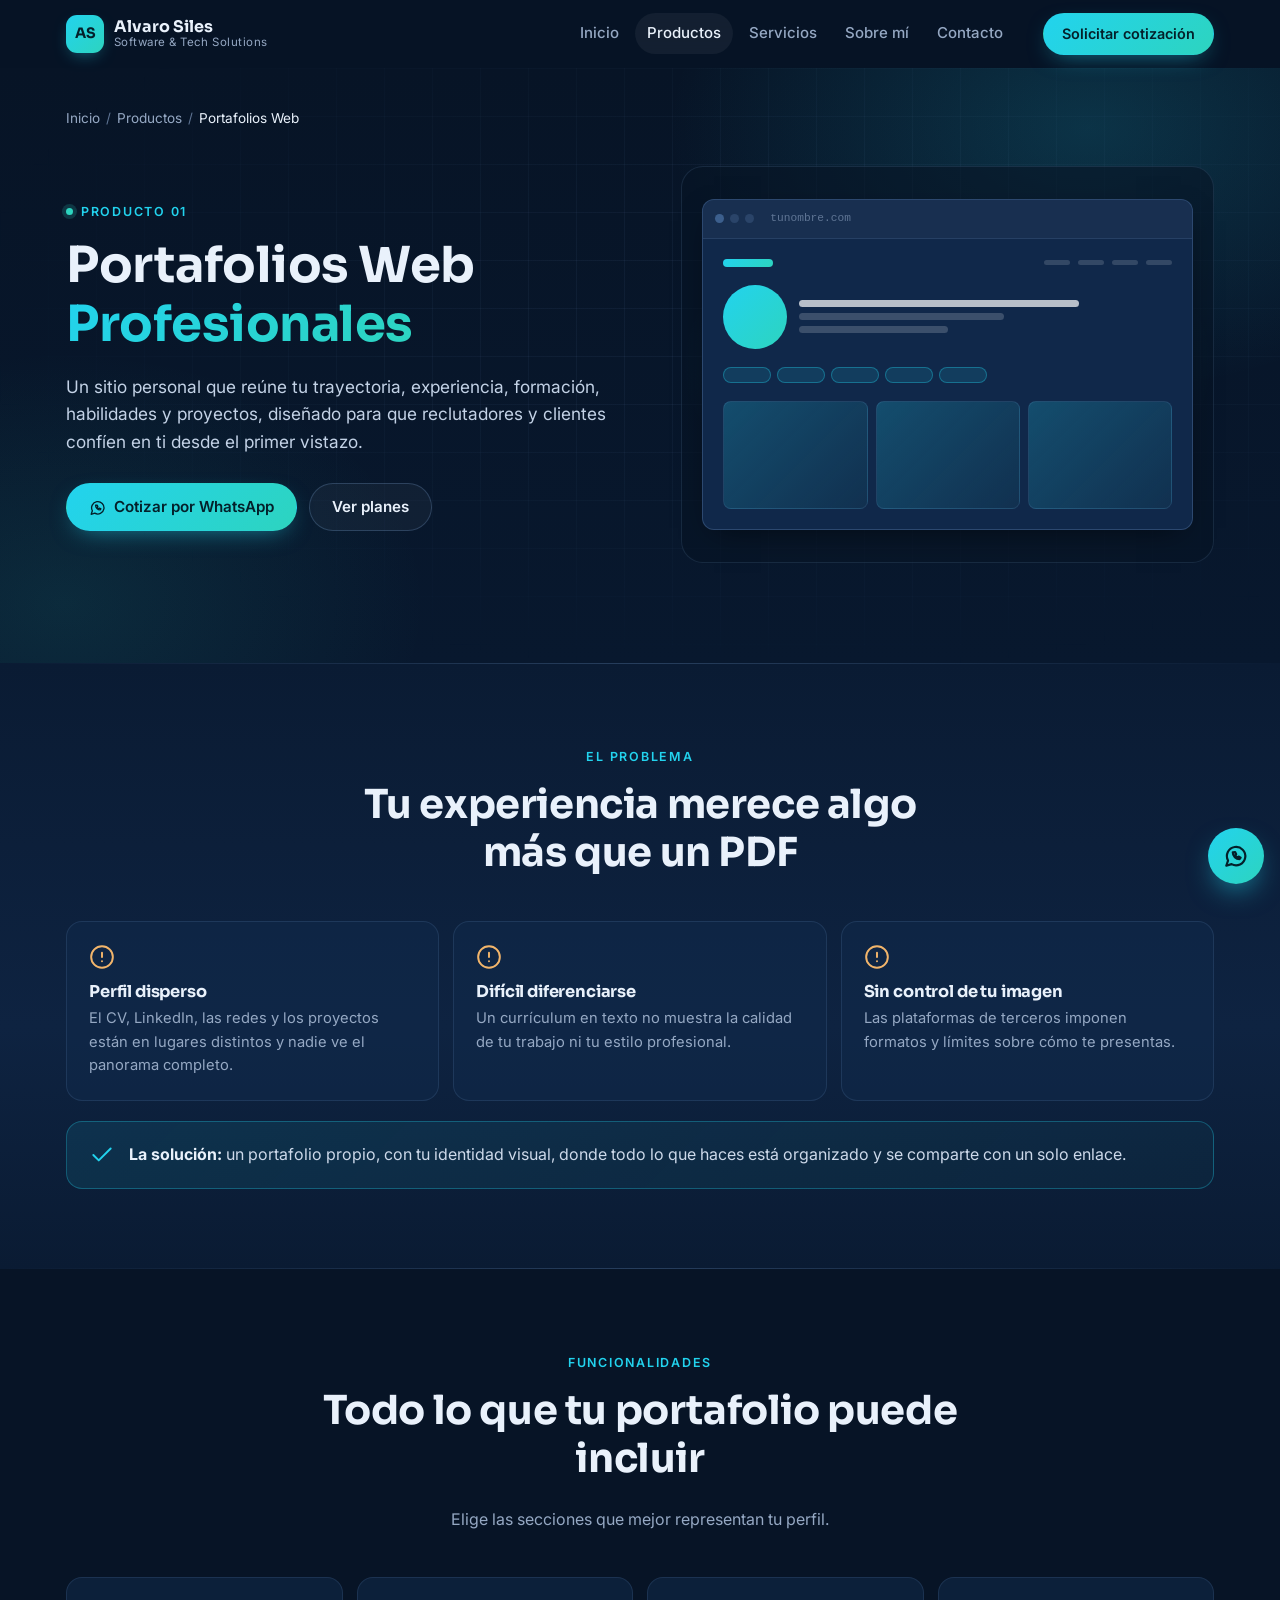
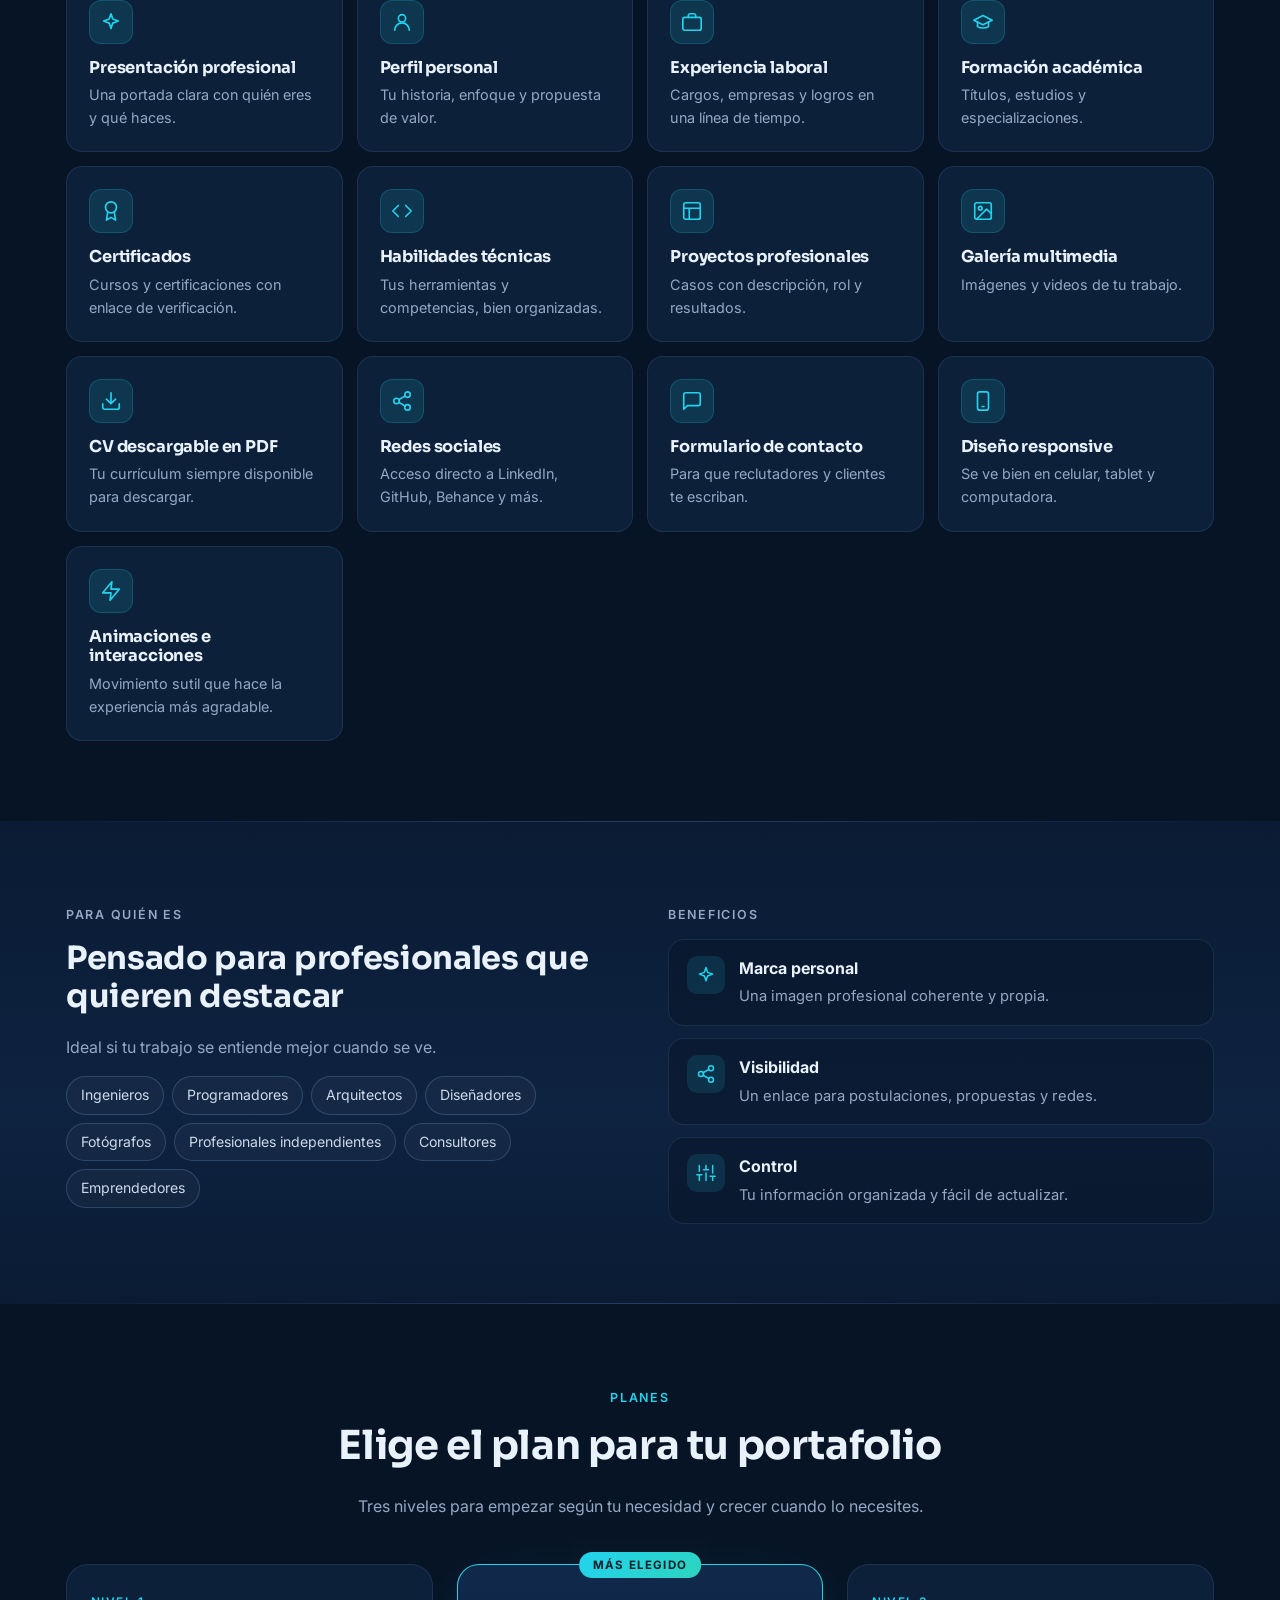
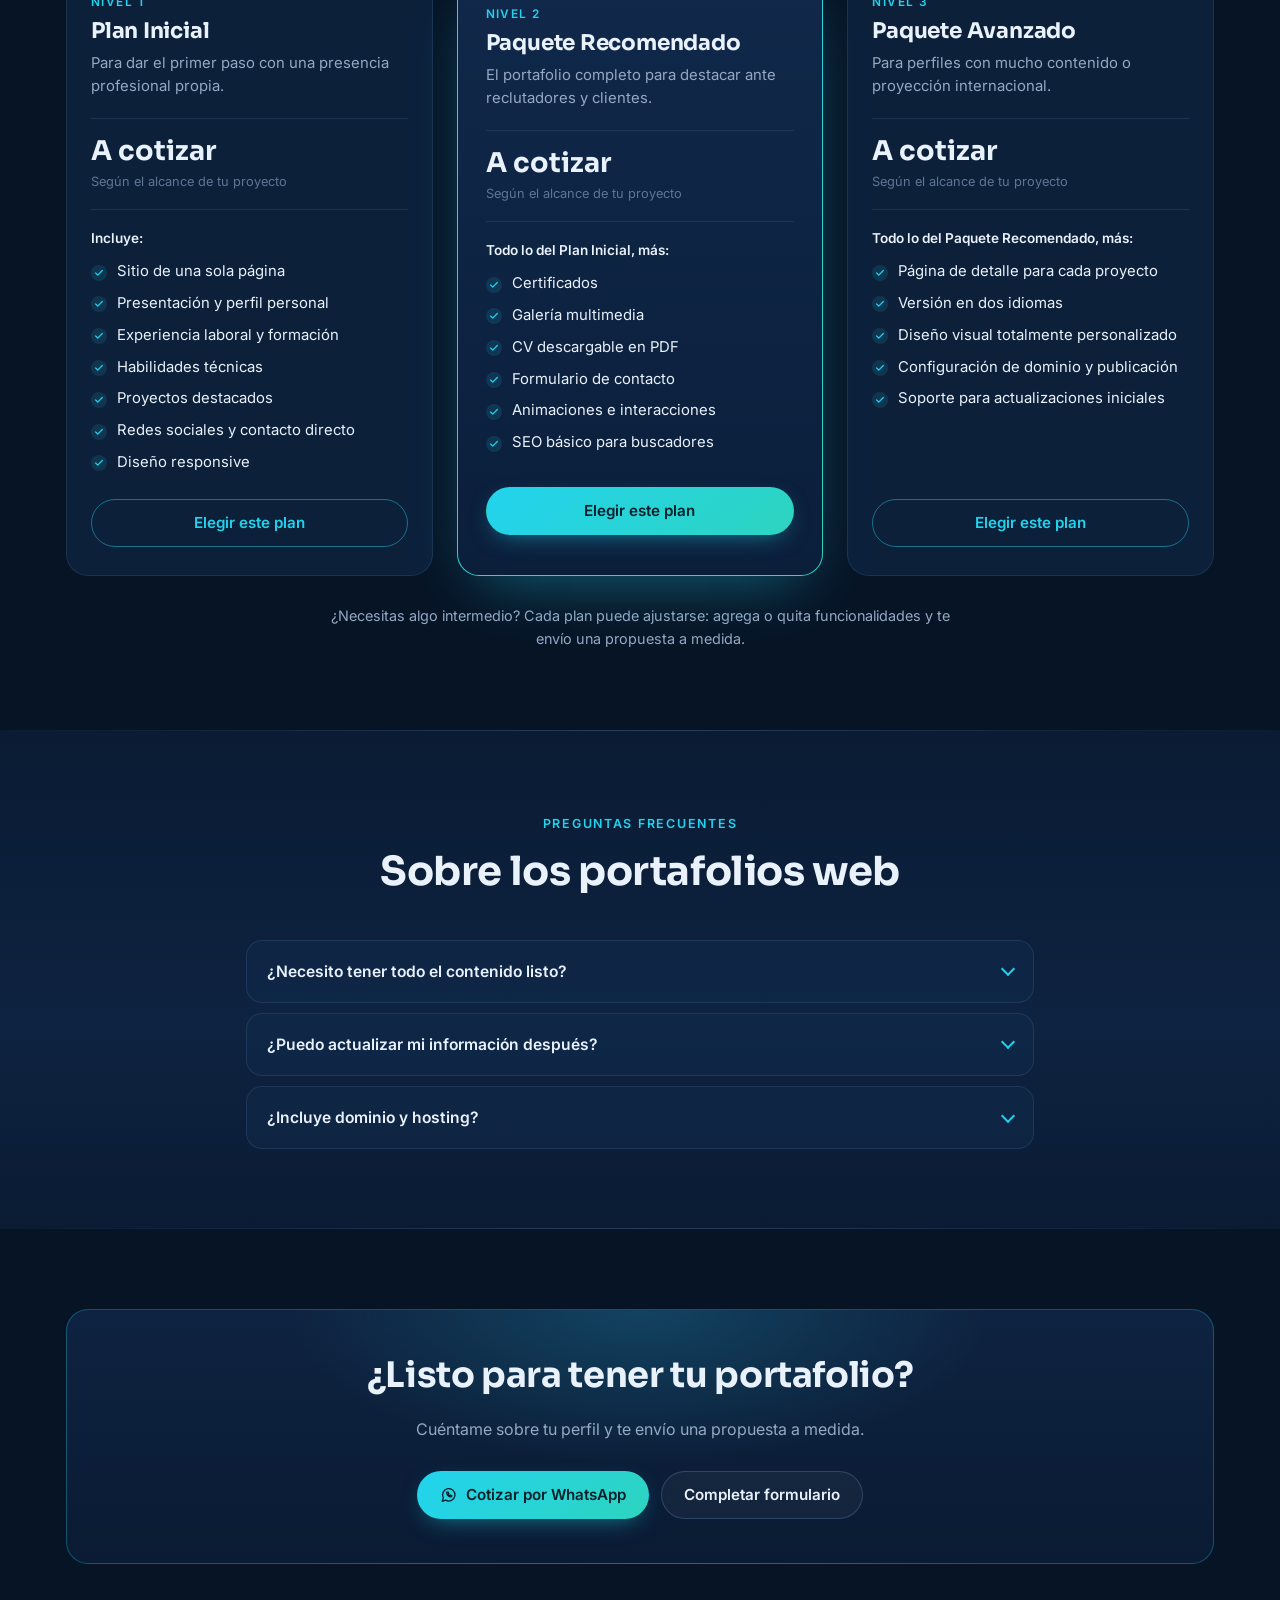
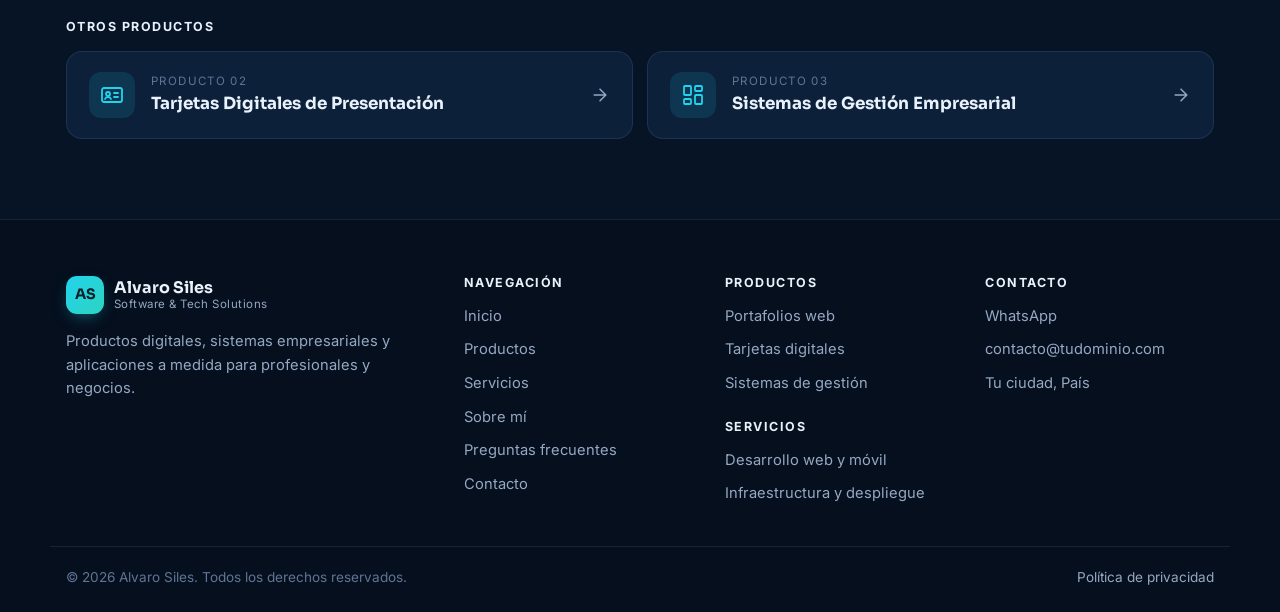
==== commit ca4fb21c: "update" ====
--- a/portafolios-web.html
+++ b/portafolios-web.html
@@ -76,7 +76,7 @@
           <p class="lead">Un sitio personal que reúne tu trayectoria, experiencia, formación, habilidades y proyectos, diseñado para que reclutadores y clientes confíen en ti desde el primer vistazo.</p>
           <div class="page-actions">
             <button type="button" class="btn btn-primary" data-wa="Portafolio Web Profesional"><svg class="icon"><use href="#i-whatsapp"/></svg> Cotizar por WhatsApp</button>
-            <a href="index.html?producto=Portafolio%20Web%20Profesional#contacto" class="btn btn-ghost">Solicitar información</a>
+            <a href="#planes" class="btn btn-ghost">Ver planes</a>
           </div>
         </div>
         <div class="page-visual" aria-hidden="true">
@@ -174,8 +174,71 @@
     </div>
   </section>
 
+  <!-- Planes -->
+  <section class="section" id="planes">
+    <div class="container">
+      <header class="section-head reveal">
+        <p class="eyebrow">Planes</p>
+        <h2>Elige el plan para tu portafolio</h2>
+        <p>Tres niveles para empezar según tu necesidad y crecer cuando lo necesites.</p>
+      </header>
+      <div class="plans-grid">
+        <article class="plan reveal">
+          <p class="plan-level">Nivel 1</p>
+          <h3>Plan Inicial</h3>
+          <p class="plan-desc">Para dar el primer paso con una presencia profesional propia.</p>
+          <div class="plan-price"><strong data-price="portafolios.inicial">A cotizar</strong><span class="plan-price-hint">Según el alcance de tu proyecto</span></div>
+          <p class="plan-includes">Incluye:</p>
+          <ul class="check-list">
+            <li>Sitio de una sola página</li>
+            <li>Presentación y perfil personal</li>
+            <li>Experiencia laboral y formación</li>
+            <li>Habilidades técnicas</li>
+            <li>Proyectos destacados</li>
+            <li>Redes sociales y contacto directo</li>
+            <li>Diseño responsive</li>
+          </ul>
+          <button type="button" class="btn btn-outline" data-wa="Portafolio Web Profesional" data-plan="Plan Inicial">Elegir este plan</button>
+        </article>
+        <article class="plan featured reveal">
+          <span class="plan-badge">Más elegido</span>
+          <p class="plan-level">Nivel 2</p>
+          <h3>Paquete Recomendado</h3>
+          <p class="plan-desc">El portafolio completo para destacar ante reclutadores y clientes.</p>
+          <div class="plan-price"><strong data-price="portafolios.recomendado">A cotizar</strong><span class="plan-price-hint">Según el alcance de tu proyecto</span></div>
+          <p class="plan-includes">Todo lo del Plan Inicial, más:</p>
+          <ul class="check-list">
+            <li>Certificados</li>
+            <li>Galería multimedia</li>
+            <li>CV descargable en PDF</li>
+            <li>Formulario de contacto</li>
+            <li>Animaciones e interacciones</li>
+            <li>SEO básico para buscadores</li>
+          </ul>
+          <button type="button" class="btn btn-primary" data-wa="Portafolio Web Profesional" data-plan="Paquete Recomendado">Elegir este plan</button>
+        </article>
+        <article class="plan reveal">
+          <p class="plan-level">Nivel 3</p>
+          <h3>Paquete Avanzado</h3>
+          <p class="plan-desc">Para perfiles con mucho contenido o proyección internacional.</p>
+          <div class="plan-price"><strong data-price="portafolios.avanzado">A cotizar</strong><span class="plan-price-hint">Según el alcance de tu proyecto</span></div>
+          <p class="plan-includes">Todo lo del Paquete Recomendado, más:</p>
+          <ul class="check-list">
+            <li>Página de detalle para cada proyecto</li>
+            <li>Versión en dos idiomas</li>
+            <li>Diseño visual totalmente personalizado</li>
+            <li>Configuración de dominio y publicación</li>
+            <li>Soporte para actualizaciones iniciales</li>
+          </ul>
+          <button type="button" class="btn btn-outline" data-wa="Portafolio Web Profesional" data-plan="Paquete Avanzado">Elegir este plan</button>
+        </article>
+      </div>
+      <p class="plans-note reveal">¿Necesitas algo intermedio? Cada plan puede ajustarse: agrega o quita funcionalidades y te envío una propuesta a medida.</p>
+    </div>
+  </section>
+
   <!-- FAQ del producto -->
-  <section class="section">
+  <section class="section section-alt">
     <div class="container narrow">
       <header class="section-head reveal">
         <p class="eyebrow">Preguntas frecuentes</p>
@@ -199,7 +262,7 @@
   </section>
 
   <!-- CTA + otros productos -->
-  <section class="section section-alt">
+  <section class="section">
     <div class="container">
       <div class="cta-band reveal">
         <h2>¿Listo para tener tu portafolio?</h2>
--- a/assets/css/styles.css
+++ b/assets/css/styles.css
@@ -431,6 +431,39 @@
 .note { margin-top: 24px; font-size: .9rem; color: var(--muted); padding: 14px 16px; border-left: 3px solid var(--cyan); background: var(--accent-soft); border-radius: 0 10px 10px 0; }
 .note strong { color: var(--text); }
 
+/* Planes */
+.plans-grid { display: grid; gap: 20px; align-items: stretch; }
+@media (min-width: 960px) { .plans-grid { grid-template-columns: repeat(3, 1fr); gap: 24px; align-items: center; } }
+.plan {
+  position: relative; display: flex; flex-direction: column; height: 100%;
+  padding: 28px 24px; border-radius: var(--radius-lg);
+  border: 1px solid var(--border); background: var(--surface);
+}
+.plan.featured {
+  border: 1px solid transparent;
+  background:
+    linear-gradient(180deg, #10284a, #0b1f3b) padding-box,
+    var(--gradient) border-box;
+  box-shadow: 0 24px 60px -24px rgba(34, 211, 238, .45);
+}
+@media (min-width: 960px) { .plan.featured { padding: 40px 28px; } }
+.plan-badge {
+  position: absolute; top: -13px; left: 50%; transform: translateX(-50%);
+  padding: 4px 14px; border-radius: 999px; white-space: nowrap;
+  font-size: .72rem; font-weight: 700; letter-spacing: .1em; text-transform: uppercase;
+  background: var(--gradient); color: #04202a;
+}
+.plan-level { font-size: .74rem; font-weight: 600; letter-spacing: .12em; text-transform: uppercase; color: var(--cyan); margin-bottom: 6px; }
+.plan h3 { font-size: 1.35rem; margin-bottom: 8px; }
+.plan-desc { color: var(--muted); font-size: .93rem; min-height: 3em; }
+.plan-price { padding: 16px 0; margin: 4px 0 18px; border-top: 1px solid var(--border); border-bottom: 1px solid var(--border); }
+.plan-price strong { display: block; font-family: var(--font-head); font-size: 1.7rem; line-height: 1.2; }
+.plan-price-hint { font-size: .8rem; color: var(--faint); }
+.plan-includes { font-size: .85rem; font-weight: 600; color: var(--text); margin-bottom: 10px; }
+.plan .check-list { flex: 1; margin-bottom: 24px; }
+.plan .btn { width: 100%; }
+.plans-note { text-align: center; color: var(--muted); font-size: .9rem; max-width: 640px; margin: 28px auto 0; }
+
 .cta-band {
   position: relative; overflow: hidden; text-align: center;
   padding: 44px 24px; border-radius: var(--radius-lg);
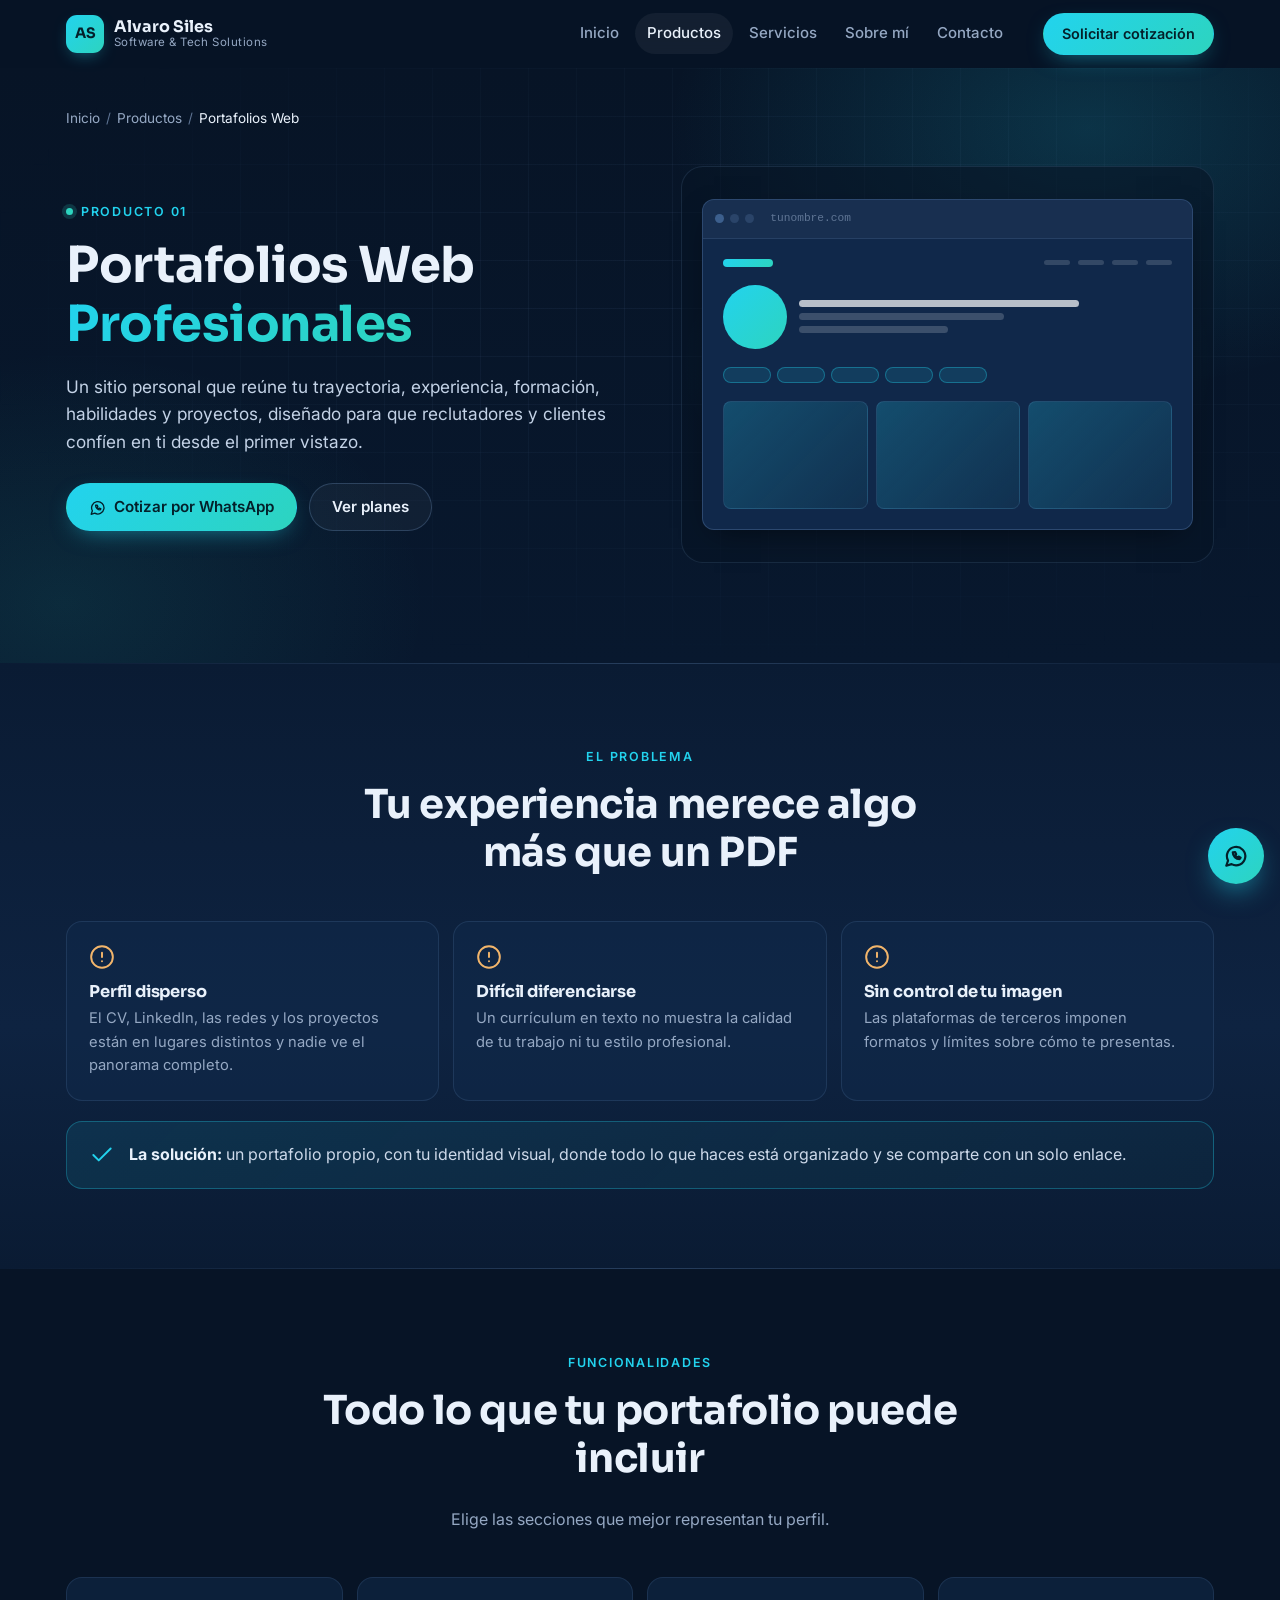
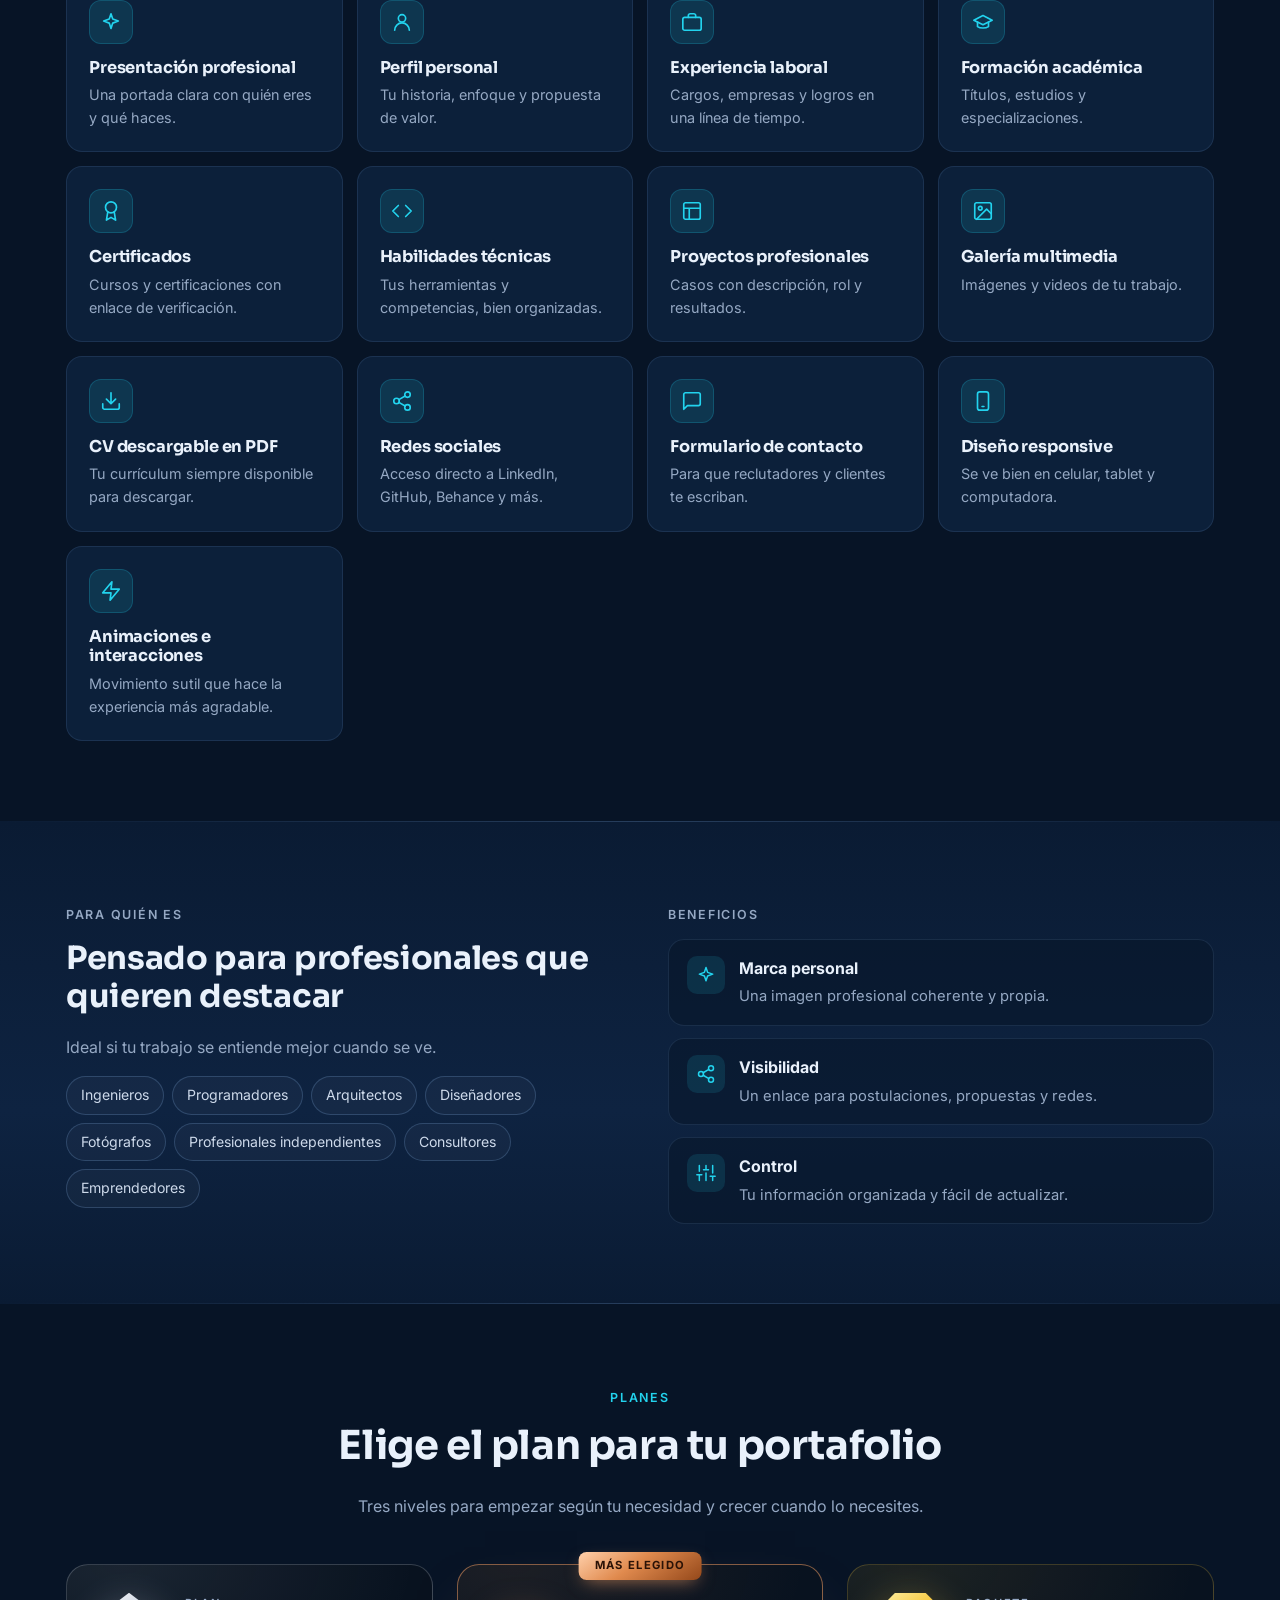
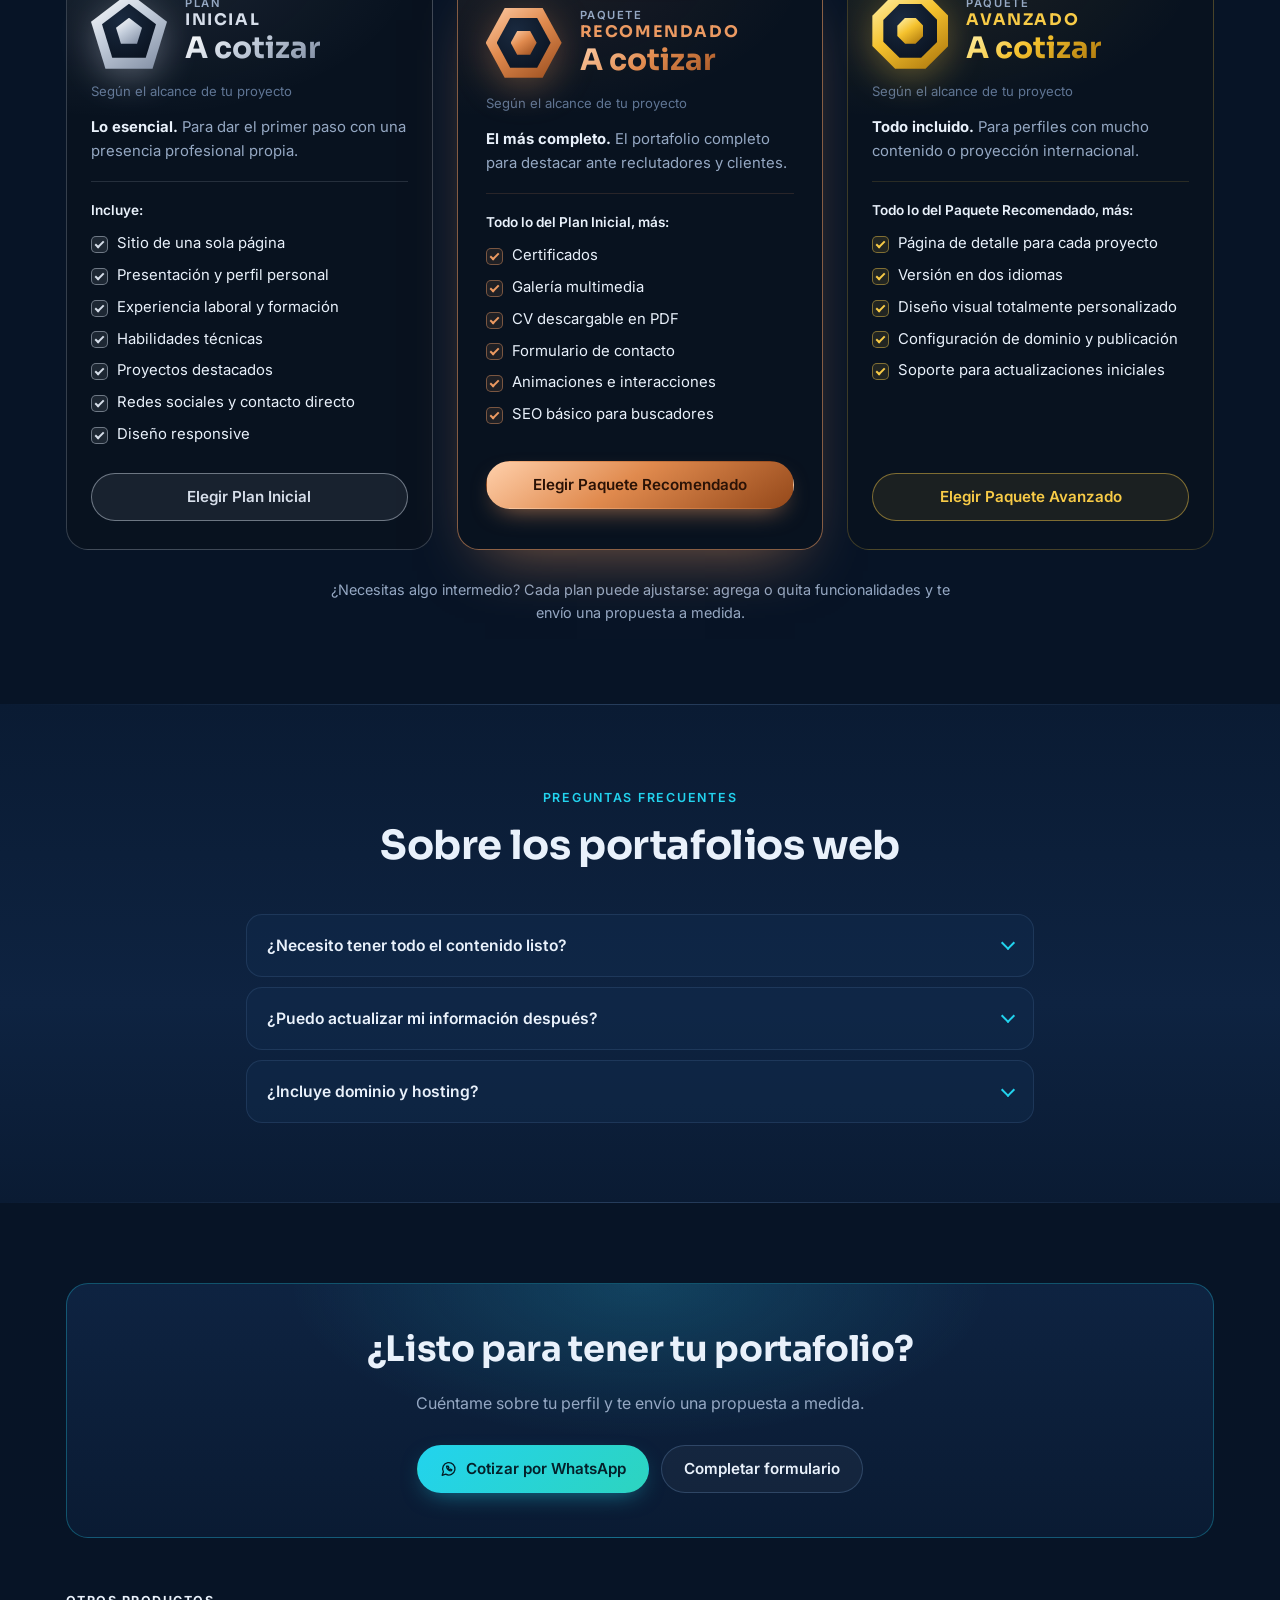
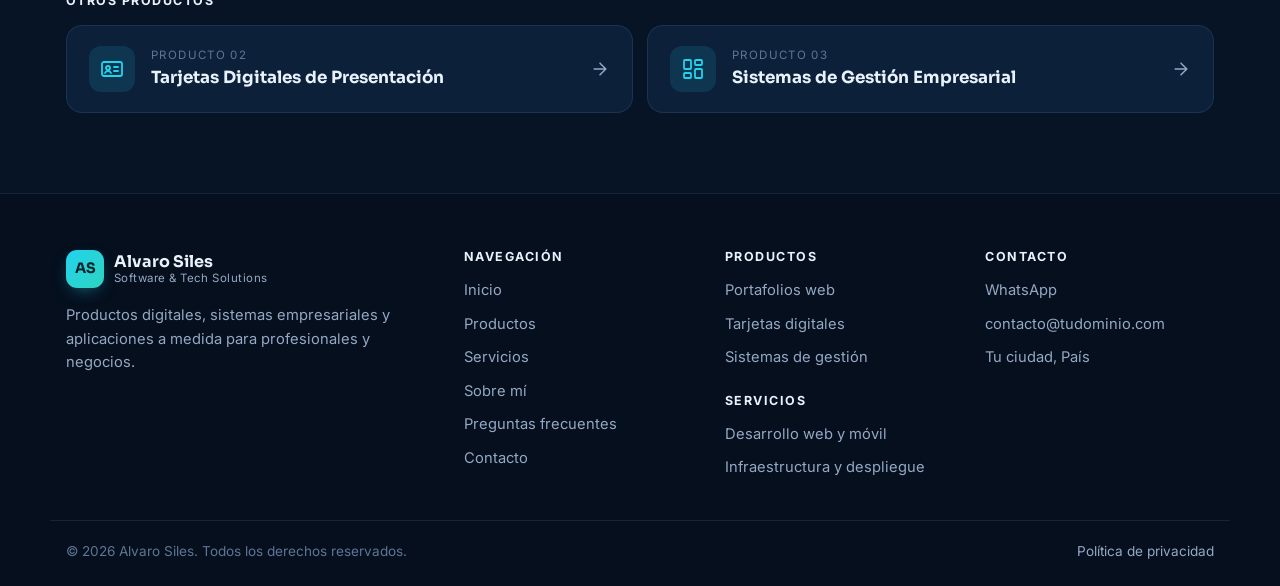
==== commit 566f8047: "upda" ====
--- a/portafolios-web.html
+++ b/portafolios-web.html
@@ -183,11 +183,16 @@
         <p>Tres niveles para empezar según tu necesidad y crecer cuando lo necesites.</p>
       </header>
       <div class="plans-grid">
-        <article class="plan reveal">
-          <p class="plan-level">Nivel 1</p>
-          <h3>Plan Inicial</h3>
-          <p class="plan-desc">Para dar el primer paso con una presencia profesional propia.</p>
-          <div class="plan-price"><strong data-price="portafolios.inicial">A cotizar</strong><span class="plan-price-hint">Según el alcance de tu proyecto</span></div>
+        <article class="plan tier-silver reveal">
+          <div class="plan-head">
+            <span class="plan-emblem" aria-hidden="true"><span><i></i></span></span>
+            <div>
+              <h3 class="plan-title"><small>Plan</small> <span>Inicial</span></h3>
+              <p class="plan-price"><strong data-price="portafolios.inicial">A cotizar</strong></p>
+            </div>
+          </div>
+          <p class="plan-price-hint">Según el alcance de tu proyecto</p>
+          <p class="plan-desc"><strong>Lo esencial.</strong> Para dar el primer paso con una presencia profesional propia.</p>
           <p class="plan-includes">Incluye:</p>
           <ul class="check-list">
             <li>Sitio de una sola página</li>
@@ -198,14 +203,19 @@
             <li>Redes sociales y contacto directo</li>
             <li>Diseño responsive</li>
           </ul>
-          <button type="button" class="btn btn-outline" data-wa="Portafolio Web Profesional" data-plan="Plan Inicial">Elegir este plan</button>
-        </article>
-        <article class="plan featured reveal">
+          <button type="button" class="btn plan-btn" data-wa="Portafolio Web Profesional" data-plan="Plan Inicial">Elegir Plan Inicial</button>
+        </article>
+        <article class="plan tier-bronze featured reveal">
           <span class="plan-badge">Más elegido</span>
-          <p class="plan-level">Nivel 2</p>
-          <h3>Paquete Recomendado</h3>
-          <p class="plan-desc">El portafolio completo para destacar ante reclutadores y clientes.</p>
-          <div class="plan-price"><strong data-price="portafolios.recomendado">A cotizar</strong><span class="plan-price-hint">Según el alcance de tu proyecto</span></div>
+          <div class="plan-head">
+            <span class="plan-emblem" aria-hidden="true"><span><i></i></span></span>
+            <div>
+              <h3 class="plan-title"><small>Paquete</small> <span>Recomendado</span></h3>
+              <p class="plan-price"><strong data-price="portafolios.recomendado">A cotizar</strong></p>
+            </div>
+          </div>
+          <p class="plan-price-hint">Según el alcance de tu proyecto</p>
+          <p class="plan-desc"><strong>El más completo.</strong> El portafolio completo para destacar ante reclutadores y clientes.</p>
           <p class="plan-includes">Todo lo del Plan Inicial, más:</p>
           <ul class="check-list">
             <li>Certificados</li>
@@ -215,13 +225,18 @@
             <li>Animaciones e interacciones</li>
             <li>SEO básico para buscadores</li>
           </ul>
-          <button type="button" class="btn btn-primary" data-wa="Portafolio Web Profesional" data-plan="Paquete Recomendado">Elegir este plan</button>
-        </article>
-        <article class="plan reveal">
-          <p class="plan-level">Nivel 3</p>
-          <h3>Paquete Avanzado</h3>
-          <p class="plan-desc">Para perfiles con mucho contenido o proyección internacional.</p>
-          <div class="plan-price"><strong data-price="portafolios.avanzado">A cotizar</strong><span class="plan-price-hint">Según el alcance de tu proyecto</span></div>
+          <button type="button" class="btn plan-btn" data-wa="Portafolio Web Profesional" data-plan="Paquete Recomendado">Elegir Paquete Recomendado</button>
+        </article>
+        <article class="plan tier-gold reveal">
+          <div class="plan-head">
+            <span class="plan-emblem" aria-hidden="true"><span><i></i></span></span>
+            <div>
+              <h3 class="plan-title"><small>Paquete</small> <span>Avanzado</span></h3>
+              <p class="plan-price"><strong data-price="portafolios.avanzado">A cotizar</strong></p>
+            </div>
+          </div>
+          <p class="plan-price-hint">Según el alcance de tu proyecto</p>
+          <p class="plan-desc"><strong>Todo incluido.</strong> Para perfiles con mucho contenido o proyección internacional.</p>
           <p class="plan-includes">Todo lo del Paquete Recomendado, más:</p>
           <ul class="check-list">
             <li>Página de detalle para cada proyecto</li>
@@ -230,7 +245,7 @@
             <li>Configuración de dominio y publicación</li>
             <li>Soporte para actualizaciones iniciales</li>
           </ul>
-          <button type="button" class="btn btn-outline" data-wa="Portafolio Web Profesional" data-plan="Paquete Avanzado">Elegir este plan</button>
+          <button type="button" class="btn plan-btn" data-wa="Portafolio Web Profesional" data-plan="Paquete Avanzado">Elegir Paquete Avanzado</button>
         </article>
       </div>
       <p class="plans-note reveal">¿Necesitas algo intermedio? Cada plan puede ajustarse: agrega o quita funcionalidades y te envío una propuesta a medida.</p>
--- a/assets/css/styles.css
+++ b/assets/css/styles.css
@@ -434,34 +434,82 @@
 /* Planes */
 .plans-grid { display: grid; gap: 20px; align-items: stretch; }
 @media (min-width: 960px) { .plans-grid { grid-template-columns: repeat(3, 1fr); gap: 24px; align-items: center; } }
+/* Colores por nivel: plata → bronce → oro */
+.tier-silver { --tier: #d6deea; --tier-rgb: 214, 222, 234; --tier-ink: #111827;
+  --tier-grad: linear-gradient(145deg, #ffffff 0%, #c3cddb 45%, #7d8aa0 100%);
+  --shape: polygon(50% 0%, 100% 38%, 81% 100%, 19% 100%, 0% 38%); }
+.tier-bronze { --tier: #ec9a62; --tier-rgb: 236, 154, 98; --tier-ink: #2a1206;
+  --tier-grad: linear-gradient(145deg, #ffd0ab 0%, #e08a4e 45%, #94481a 100%);
+  --shape: polygon(25% 4%, 75% 4%, 100% 50%, 75% 96%, 25% 96%, 0% 50%); }
+.tier-gold { --tier: #f8cb47; --tier-rgb: 248, 203, 71; --tier-ink: #2b1d00;
+  --tier-grad: linear-gradient(145deg, #fff3b0 0%, #f5c22e 45%, #a8720a 100%);
+  --shape: polygon(30% 0%, 70% 0%, 100% 30%, 100% 70%, 70% 100%, 30% 100%, 0% 70%, 0% 30%); }
+
 .plan {
   position: relative; display: flex; flex-direction: column; height: 100%;
   padding: 28px 24px; border-radius: var(--radius-lg);
-  border: 1px solid var(--border); background: var(--surface);
-}
+  border: 1px solid rgba(var(--tier-rgb), .22);
+  background:
+    radial-gradient(420px 220px at 15% 0%, rgba(var(--tier-rgb), .09), transparent 70%),
+    #08121f;
+  transition: transform .3s var(--ease), border-color .3s, box-shadow .3s;
+}
+.plan:hover { transform: translateY(-4px); border-color: rgba(var(--tier-rgb), .45); }
 .plan.featured {
-  border: 1px solid transparent;
-  background:
-    linear-gradient(180deg, #10284a, #0b1f3b) padding-box,
-    var(--gradient) border-box;
-  box-shadow: 0 24px 60px -24px rgba(34, 211, 238, .45);
+  border-color: rgba(var(--tier-rgb), .55);
+  box-shadow: 0 28px 60px -28px rgba(var(--tier-rgb), .55);
 }
 @media (min-width: 960px) { .plan.featured { padding: 40px 28px; } }
 .plan-badge {
   position: absolute; top: -13px; left: 50%; transform: translateX(-50%);
-  padding: 4px 14px; border-radius: 999px; white-space: nowrap;
-  font-size: .72rem; font-weight: 700; letter-spacing: .1em; text-transform: uppercase;
-  background: var(--gradient); color: #04202a;
-}
-.plan-level { font-size: .74rem; font-weight: 600; letter-spacing: .12em; text-transform: uppercase; color: var(--cyan); margin-bottom: 6px; }
-.plan h3 { font-size: 1.35rem; margin-bottom: 8px; }
-.plan-desc { color: var(--muted); font-size: .93rem; min-height: 3em; }
-.plan-price { padding: 16px 0; margin: 4px 0 18px; border-top: 1px solid var(--border); border-bottom: 1px solid var(--border); }
-.plan-price strong { display: block; font-family: var(--font-head); font-size: 1.7rem; line-height: 1.2; }
-.plan-price-hint { font-size: .8rem; color: var(--faint); }
+  padding: 5px 16px; border-radius: 8px; white-space: nowrap;
+  font-size: .7rem; font-weight: 700; letter-spacing: .12em; text-transform: uppercase;
+  background: var(--tier-grad); color: var(--tier-ink);
+  box-shadow: 0 6px 18px -6px rgba(var(--tier-rgb), .7);
+}
+
+.plan-head { display: flex; align-items: center; gap: 18px; }
+.plan-emblem { flex: none; filter: drop-shadow(0 8px 18px rgba(var(--tier-rgb), .35)); }
+.plan-emblem > span {
+  position: relative; display: block; width: 76px; height: 76px;
+  clip-path: var(--shape); background: var(--tier-grad);
+}
+.plan-emblem > span::before {
+  content: ""; position: absolute; inset: 11px; clip-path: var(--shape);
+  background: radial-gradient(circle at 35% 30%, #1a2a40, #070f1b);
+}
+.plan-emblem i { position: absolute; inset: 25px; clip-path: var(--shape); background: var(--tier-grad); }
+
+.plan-title { margin: 0 0 2px; font-size: 1rem; letter-spacing: .1em; text-transform: uppercase; }
+.plan-title small { display: block; font-family: var(--font-body); font-size: .7rem; font-weight: 600; letter-spacing: .14em; color: var(--muted); }
+.plan-title span { color: var(--tier); font-weight: 700; }
+.plan-price { margin: 0; }
+.plan-price strong {
+  display: block; font-family: var(--font-head); font-size: 1.85rem; line-height: 1.15;
+  background: var(--tier-grad); -webkit-background-clip: text; background-clip: text; color: transparent;
+}
+.plan-price-hint { margin: 12px 0 0; font-size: .82rem; color: var(--faint); }
+.plan-desc {
+  color: var(--muted); font-size: .93rem; margin: 14px 0 18px; padding-bottom: 18px;
+  border-bottom: 1px solid rgba(var(--tier-rgb), .14);
+}
+.plan-desc strong { color: var(--text); }
 .plan-includes { font-size: .85rem; font-weight: 600; color: var(--text); margin-bottom: 10px; }
-.plan .check-list { flex: 1; margin-bottom: 24px; }
-.plan .btn { width: 100%; }
+.plan .check-list { flex: 1; margin-bottom: 26px; }
+.plan .check-list li::before {
+  top: .25em; width: 17px; height: 17px; border-radius: 5px;
+  background: rgba(var(--tier-rgb), .1); border: 1px solid rgba(var(--tier-rgb), .45);
+}
+.plan .check-list li::after {
+  content: ""; position: absolute; left: 6px; top: calc(.25em + 3px);
+  width: 5px; height: 9px; border: solid var(--tier); border-width: 0 2px 2px 0; transform: rotate(45deg);
+}
+.plan-btn {
+  width: 100%; color: var(--tier);
+  background: rgba(var(--tier-rgb), .08); border-color: rgba(var(--tier-rgb), .45);
+}
+.plan-btn:hover { background: rgba(var(--tier-rgb), .16); border-color: var(--tier); }
+.plan.featured .plan-btn { background: var(--tier-grad); color: var(--tier-ink); border-color: transparent; box-shadow: 0 10px 26px -12px rgba(var(--tier-rgb), .8); }
 .plans-note { text-align: center; color: var(--muted); font-size: .9rem; max-width: 640px; margin: 28px auto 0; }
 
 .cta-band {
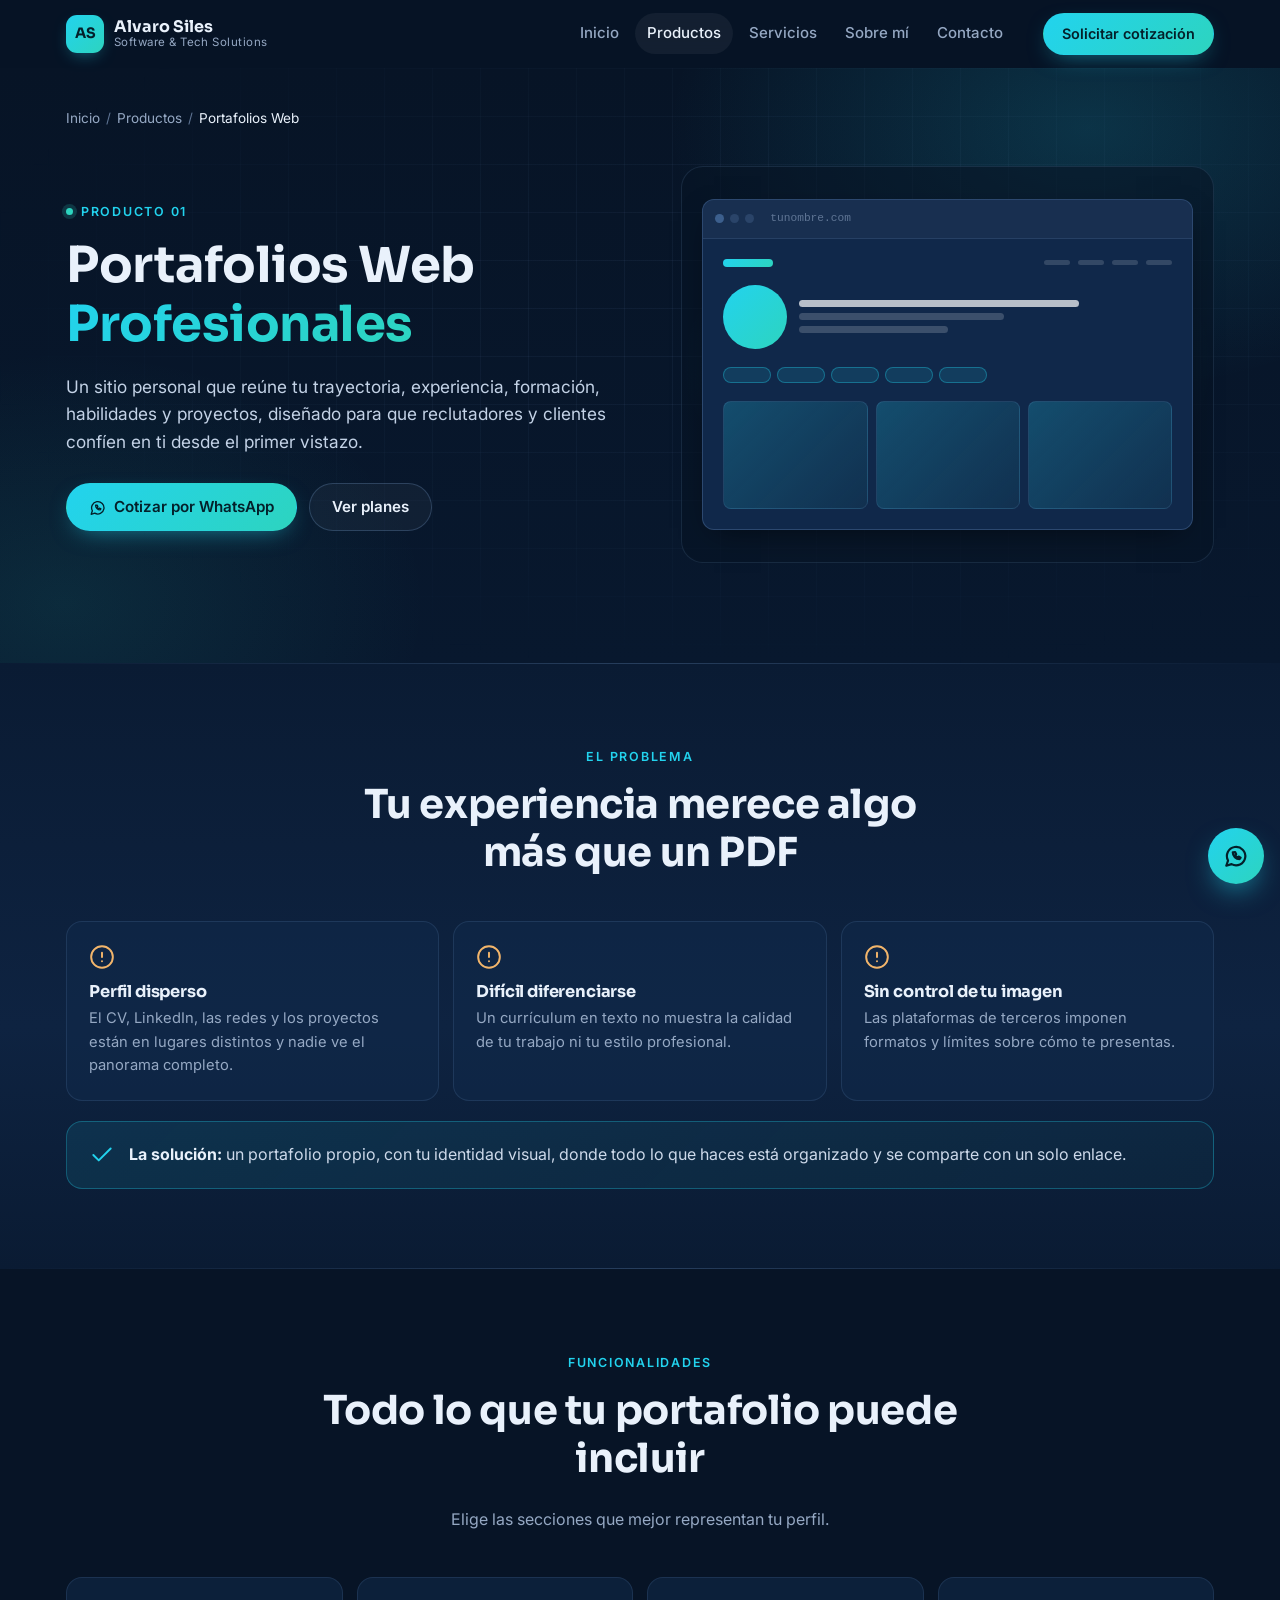
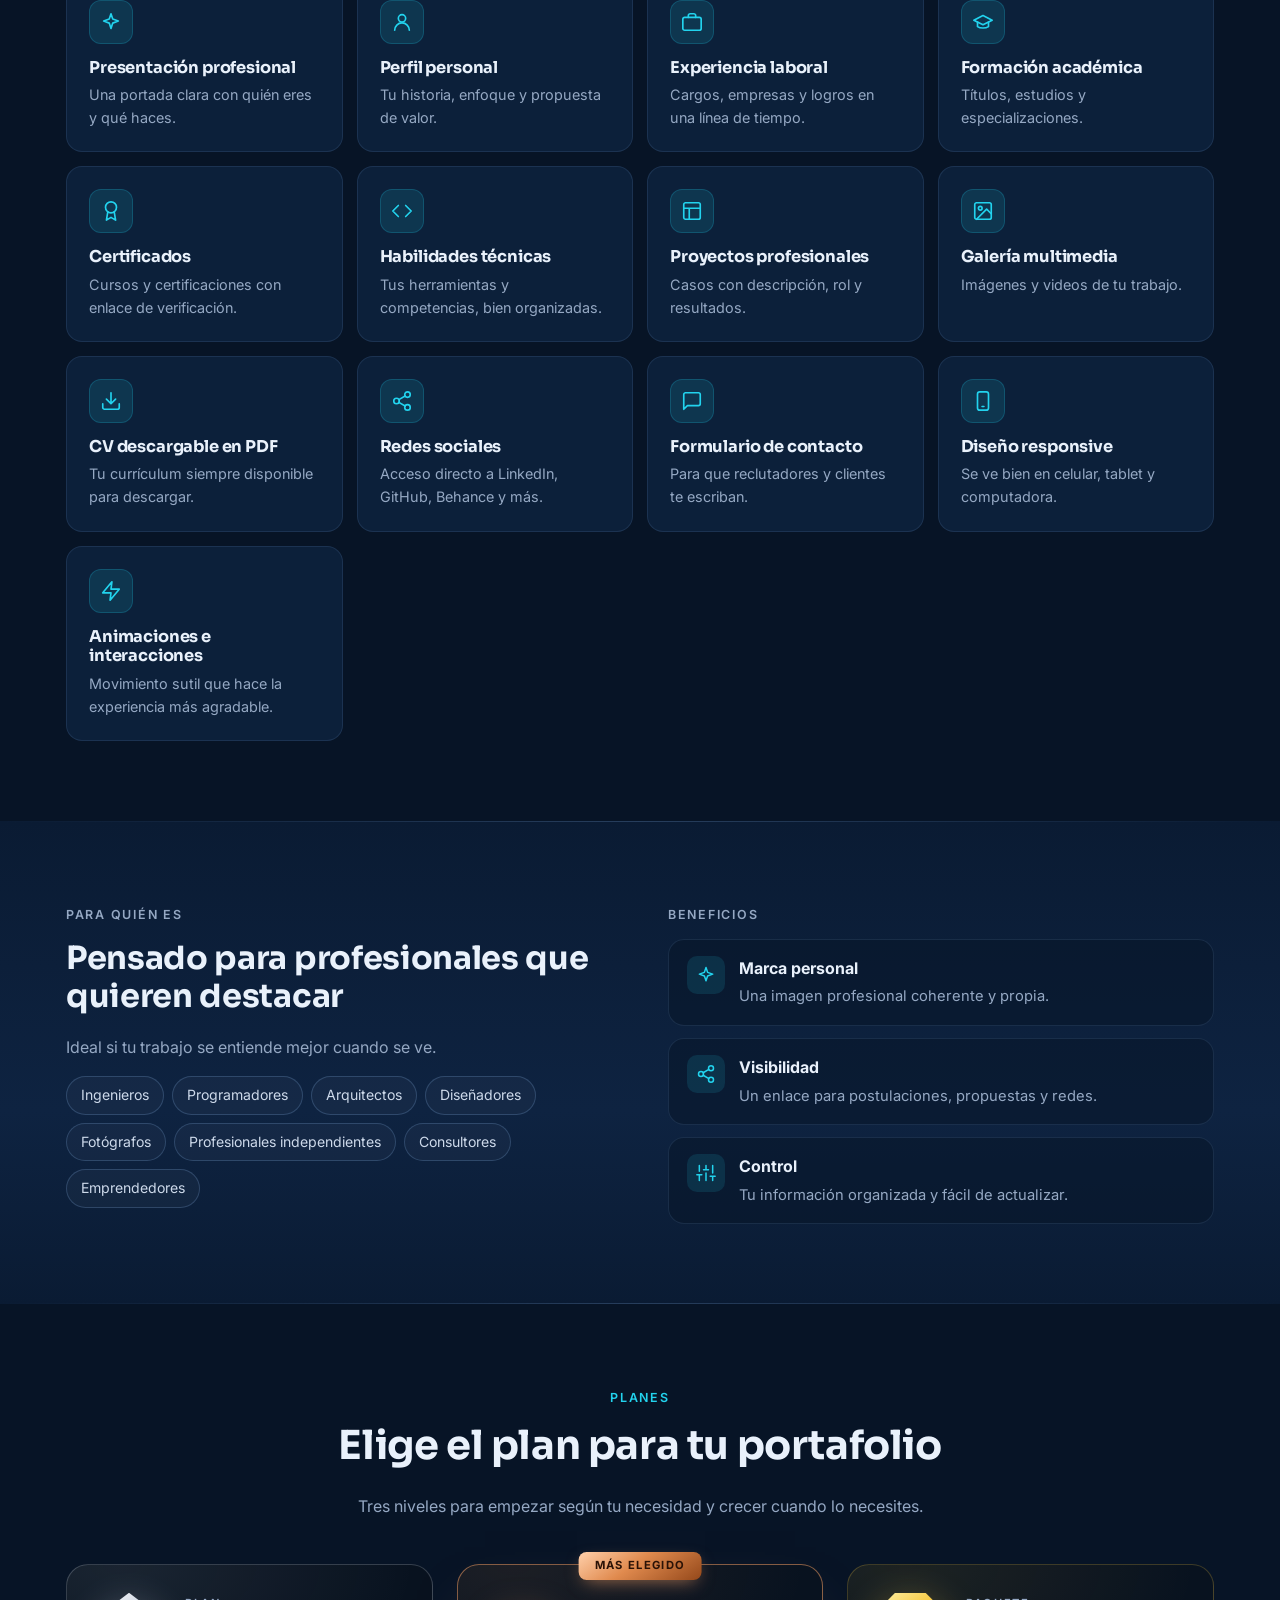
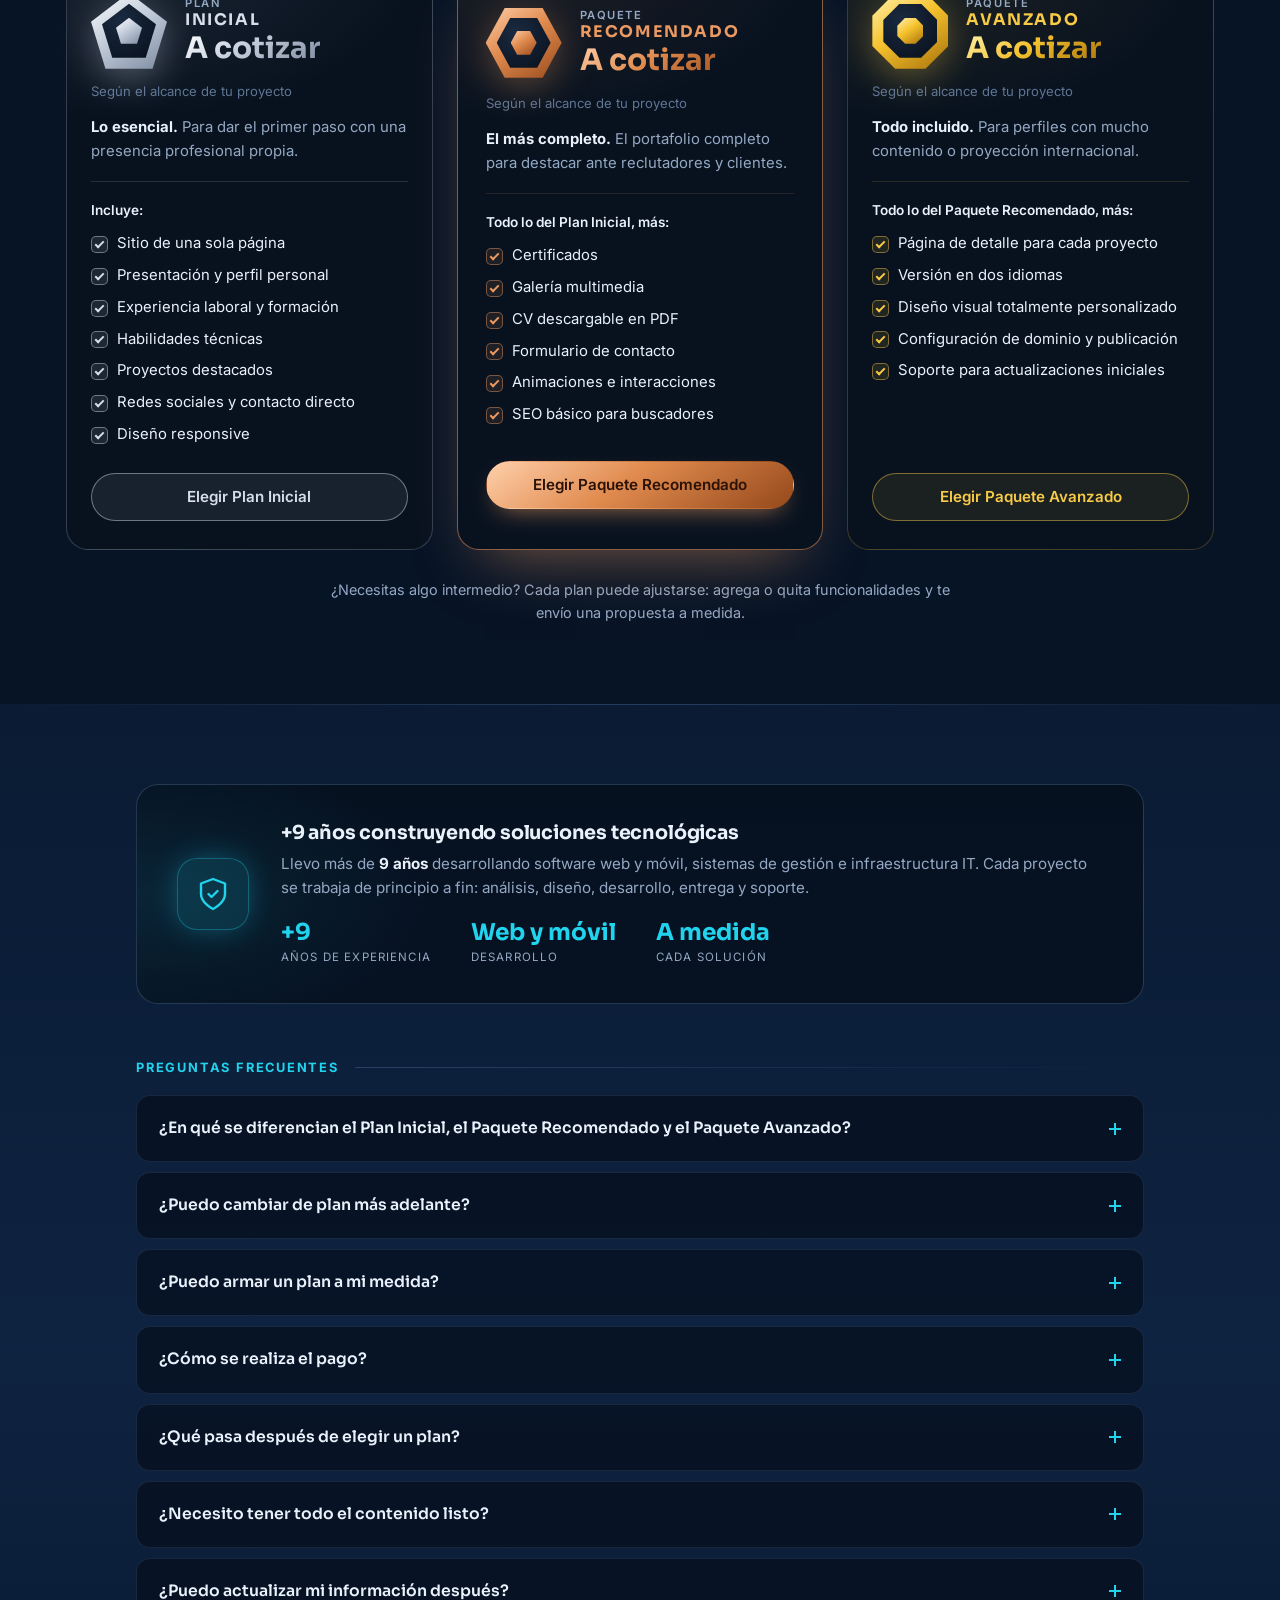
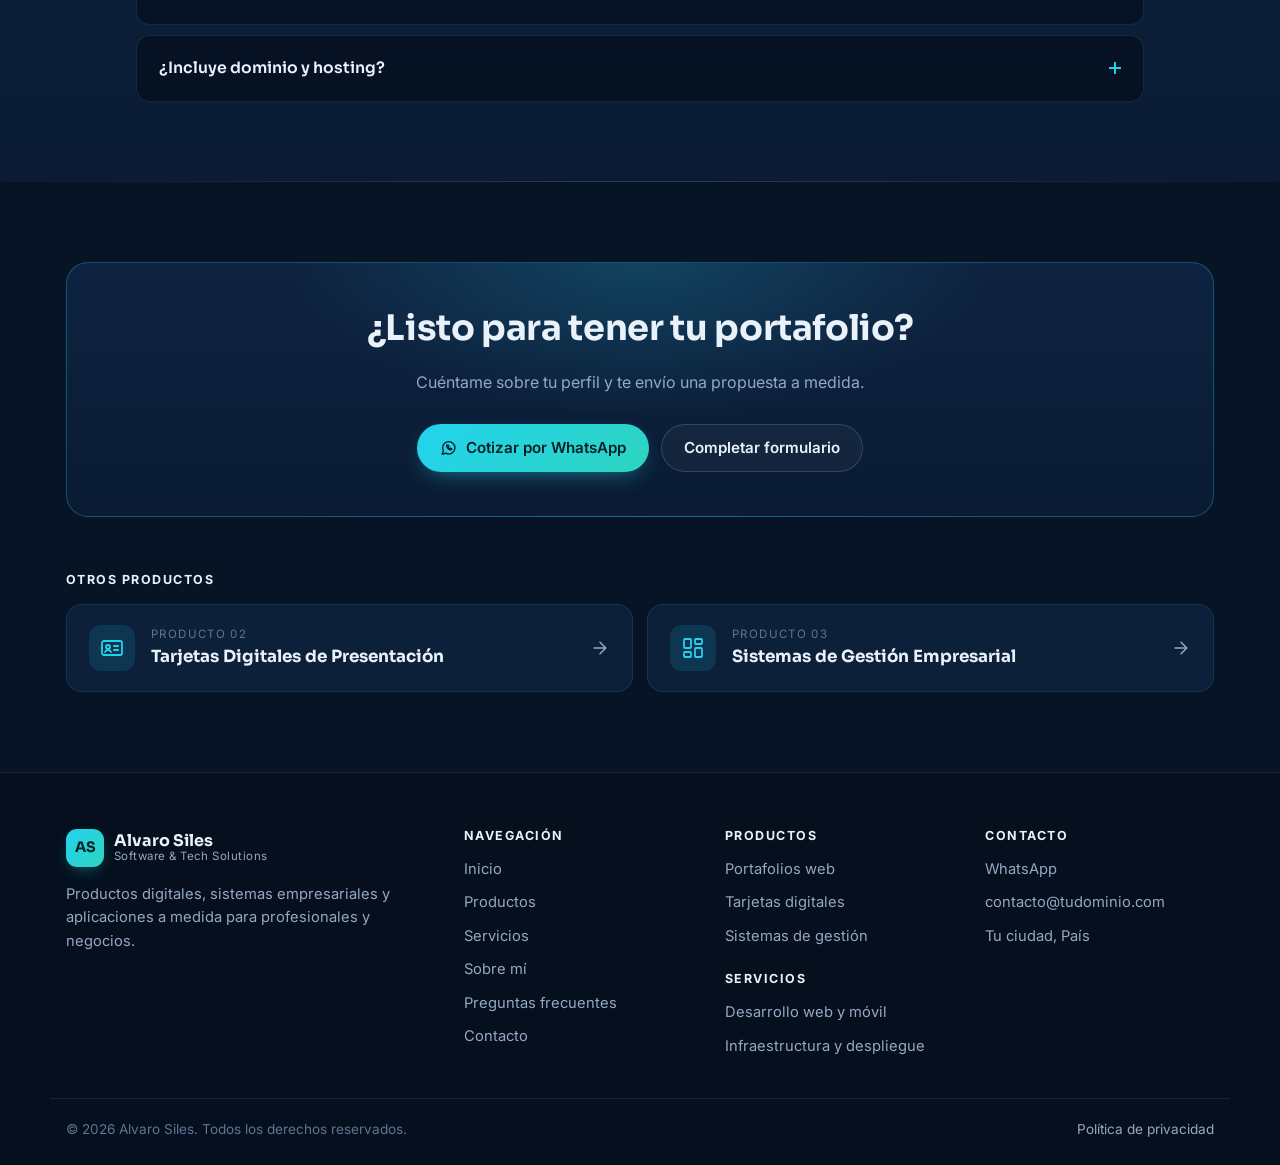
==== commit 20e039c8: "s" ====
--- a/portafolios-web.html
+++ b/portafolios-web.html
@@ -254,12 +254,41 @@
 
   <!-- FAQ del producto -->
   <section class="section section-alt">
-    <div class="container narrow">
-      <header class="section-head reveal">
-        <p class="eyebrow">Preguntas frecuentes</p>
-        <h2>Sobre los portafolios web</h2>
-      </header>
+    <div class="container medium">
+      <div class="trust-card reveal">
+        <span class="trust-emblem" aria-hidden="true"><svg class="icon"><use href="#i-shield"/></svg></span>
+        <div class="trust-body">
+          <h2 class="trust-title">+9 años construyendo soluciones tecnológicas</h2>
+          <p>Llevo más de <strong>9 años</strong> desarrollando software web y móvil, sistemas de gestión e infraestructura IT. Cada proyecto se trabaja de principio a fin: análisis, diseño, desarrollo, entrega y soporte.</p>
+          <dl class="trust-stats">
+            <div><dt>Años de experiencia</dt><dd>+9</dd></div>
+            <div><dt>Desarrollo</dt><dd>Web y móvil</dd></div>
+            <div><dt>Cada solución</dt><dd>A medida</dd></div>
+          </dl>
+        </div>
+      </div>
+      <h2 class="section-label reveal">Preguntas frecuentes</h2>
       <div class="faq reveal">
+        <details>
+          <summary>¿En qué se diferencian el Plan Inicial, el Paquete Recomendado y el Paquete Avanzado?</summary>
+          <p>Cada plan incluye todo lo del anterior y suma funcionalidades. El Plan Inicial cubre lo esencial, el Paquete Recomendado es la opción más completa para la mayoría de los casos y el Paquete Avanzado agrega funciones para necesidades más exigentes.</p>
+        </details>
+        <details>
+          <summary>¿Puedo cambiar de plan más adelante?</summary>
+          <p>Sí. Puedes empezar con un plan y ampliarlo cuando lo necesites; solo se cotiza lo que agregues.</p>
+        </details>
+        <details>
+          <summary>¿Puedo armar un plan a mi medida?</summary>
+          <p>Sí. Los planes son una referencia: puedes sumar o quitar funcionalidades y te envío una propuesta ajustada a lo que necesitas.</p>
+        </details>
+        <details>
+          <summary>¿Cómo se realiza el pago?</summary>
+          <p>La forma y las condiciones de pago se acuerdan en la propuesta, antes de comenzar el proyecto.</p>
+        </details>
+        <details>
+          <summary>¿Qué pasa después de elegir un plan?</summary>
+          <p>Me escribes por WhatsApp o por el formulario, coordinamos una reunión para revisar tu caso y te envío una propuesta con el alcance, los tiempos y el precio final.</p>
+        </details>
         <details>
           <summary>¿Necesito tener todo el contenido listo?</summary>
           <p>No. Te guío para organizar tu experiencia, proyectos y textos; puedes empezar con lo que tienes y completar el resto durante el proceso.</p>
--- a/assets/css/styles.css
+++ b/assets/css/styles.css
@@ -635,24 +635,61 @@
 .social-row a:hover { color: var(--cyan); border-color: var(--cyan); }
 
 /* ---------- FAQ ---------- */
+.container.medium { max-width: 1040px; }
+
+.section-label {
+  display: flex; align-items: center; gap: 16px; margin: 0 0 20px;
+  font-family: var(--font-body); font-size: .8rem; font-weight: 700; letter-spacing: .14em; text-transform: uppercase;
+  color: var(--cyan);
+}
+.section-label::after { content: ""; flex: 1; height: 1px; background: linear-gradient(90deg, var(--border-strong), transparent); }
+
 .faq { display: flex; flex-direction: column; gap: 10px; }
 .faq details {
-  border: 1px solid var(--border); border-radius: var(--radius); background: var(--surface);
-  transition: border-color .2s;
-}
-.faq details[open] { border-color: rgba(34,211,238,.3); }
+  border: 1px solid var(--border); border-radius: 14px; background: rgba(5, 13, 25, .65);
+  transition: border-color .2s, background .2s;
+}
+.faq details:hover { border-color: var(--border-strong); }
+.faq details[open] { border-color: rgba(34,211,238,.3); background: rgba(8, 20, 38, .85); }
 .faq summary {
-  list-style: none; cursor: pointer; padding: 18px 52px 18px 20px; position: relative;
-  font-weight: 600; font-size: .98rem;
+  list-style: none; cursor: pointer; padding: 20px 56px 20px 22px; position: relative;
+  font-family: var(--font-head); font-weight: 600; font-size: .98rem;
 }
 .faq summary::-webkit-details-marker { display: none; }
+/* Ícono + que se convierte en − */
 .faq summary::after {
-  content: ""; position: absolute; right: 20px; top: 50%; width: 10px; height: 10px; margin-top: -7px;
-  border-right: 2px solid var(--cyan); border-bottom: 2px solid var(--cyan); transform: rotate(45deg);
-  transition: transform .25s var(--ease);
-}
-.faq details[open] summary::after { transform: rotate(225deg); margin-top: -2px; }
-.faq details p { padding: 0 20px 18px; margin: 0; color: var(--muted); }
+  content: ""; position: absolute; right: 22px; top: 50%; width: 12px; height: 12px; margin-top: -6px;
+  background:
+    linear-gradient(var(--cyan), var(--cyan)) center / 12px 2px no-repeat,
+    linear-gradient(var(--cyan), var(--cyan)) center / 2px 12px no-repeat;
+  transition: background-size .25s var(--ease), transform .25s var(--ease);
+}
+.faq details[open] summary::after { background-size: 12px 2px, 2px 0; transform: rotate(180deg); }
+.faq details p { padding: 0 22px 20px; margin: 0; color: var(--muted); }
+
+/* Bloque de confianza */
+.trust-card {
+  display: flex; flex-direction: column; gap: 20px; margin-bottom: 56px;
+  padding: 28px 24px; border-radius: var(--radius-lg);
+  border: 1px solid var(--border-strong);
+  background:
+    radial-gradient(420px 200px at 0% 50%, rgba(34,211,238,.10), transparent 70%),
+    rgba(5, 13, 25, .7);
+}
+@media (min-width: 720px) { .trust-card { flex-direction: row; align-items: center; gap: 32px; padding: 36px 40px; } }
+.trust-emblem {
+  flex: none; width: 72px; height: 72px; display: grid; place-items: center; border-radius: 20px;
+  color: var(--cyan); background: var(--accent-soft); border: 1px solid rgba(34,211,238,.3);
+  box-shadow: 0 0 32px -6px rgba(34,211,238,.45);
+}
+.trust-emblem .icon { width: 36px; height: 36px; stroke-width: 1.6; }
+.trust-title { font-size: 1.2rem; margin-bottom: 8px; }
+.trust-body > p { color: var(--muted); font-size: .95rem; margin-bottom: 18px; }
+.trust-body strong { color: var(--text); }
+.trust-stats { display: flex; flex-wrap: wrap; gap: 14px 40px; margin: 0; }
+.trust-stats div { display: flex; flex-direction: column-reverse; }
+.trust-stats dd { margin: 0; font-family: var(--font-head); font-size: 1.45rem; font-weight: 700; line-height: 1.2; color: var(--cyan); }
+.trust-stats dt { font-size: .72rem; letter-spacing: .1em; text-transform: uppercase; color: var(--muted); margin-top: 2px; }
 
 /* ---------- Contacto ---------- */
 .contact { display: grid; gap: 36px; }
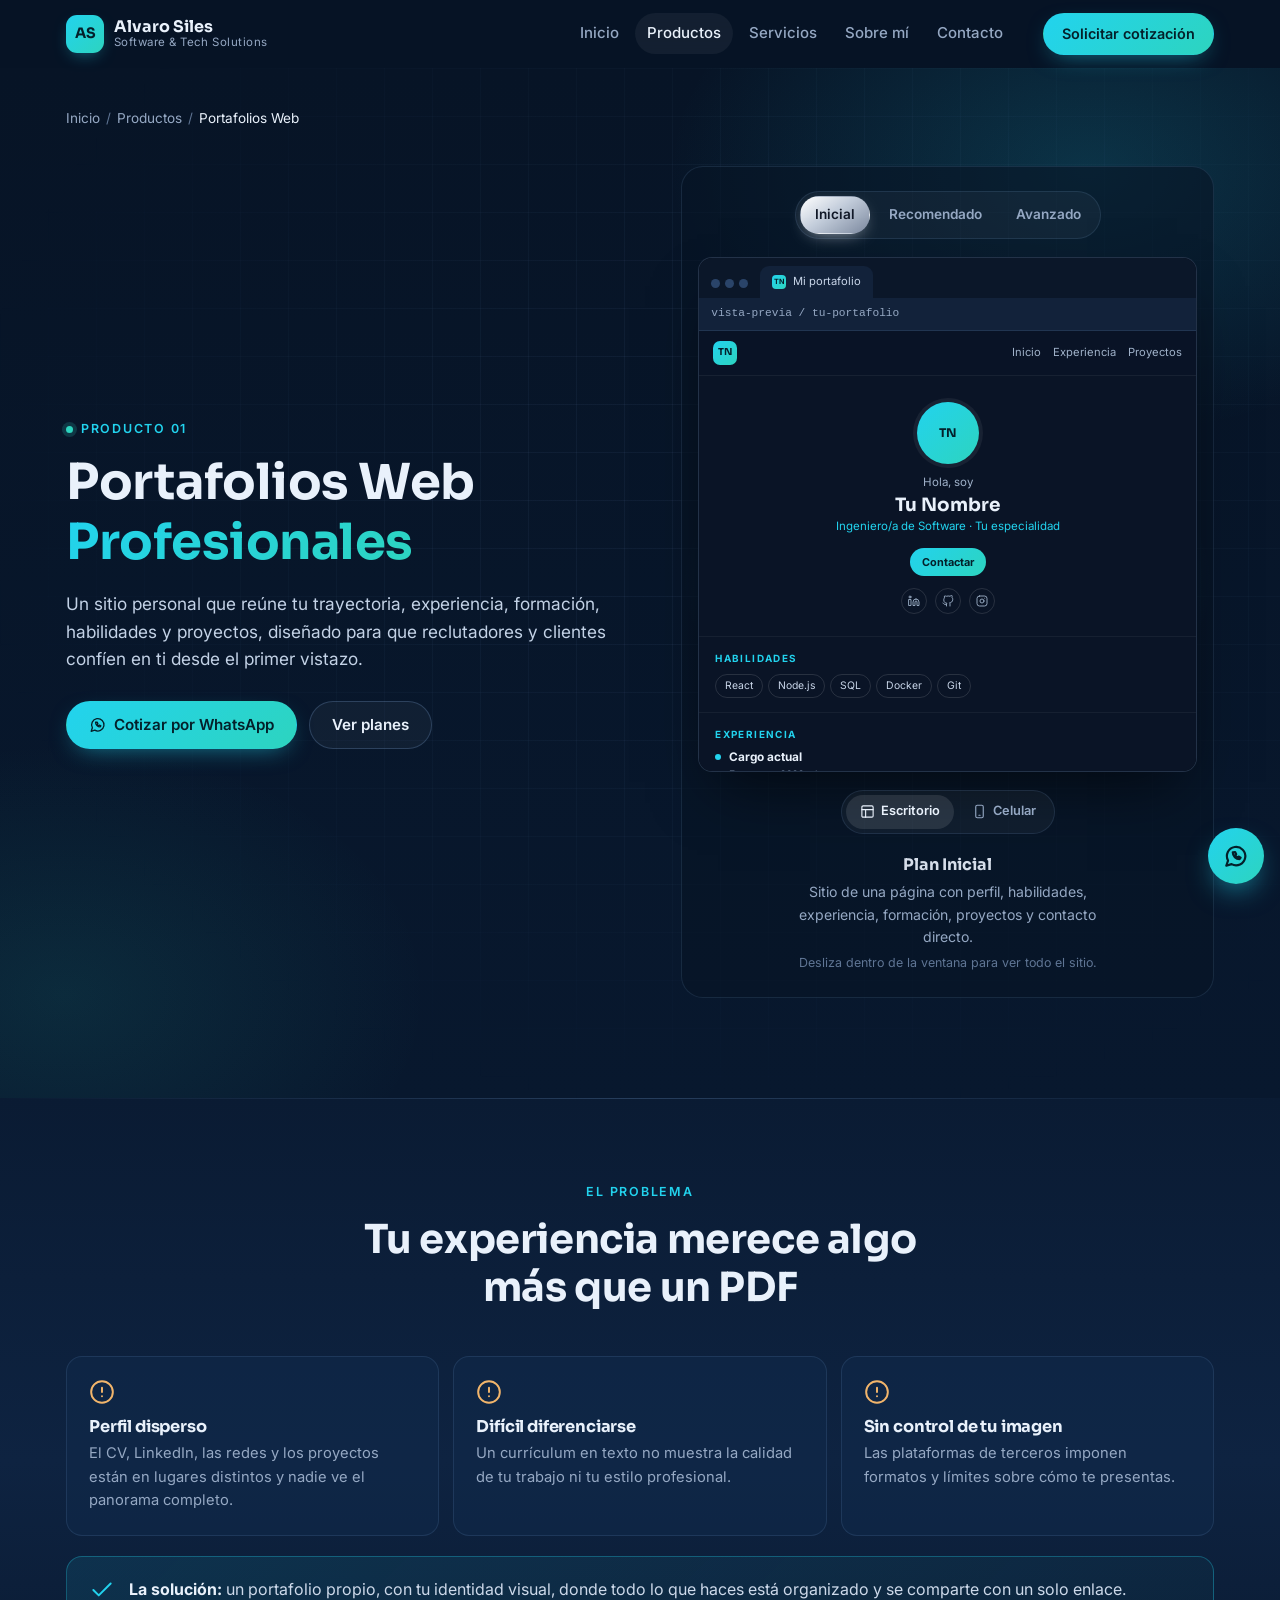
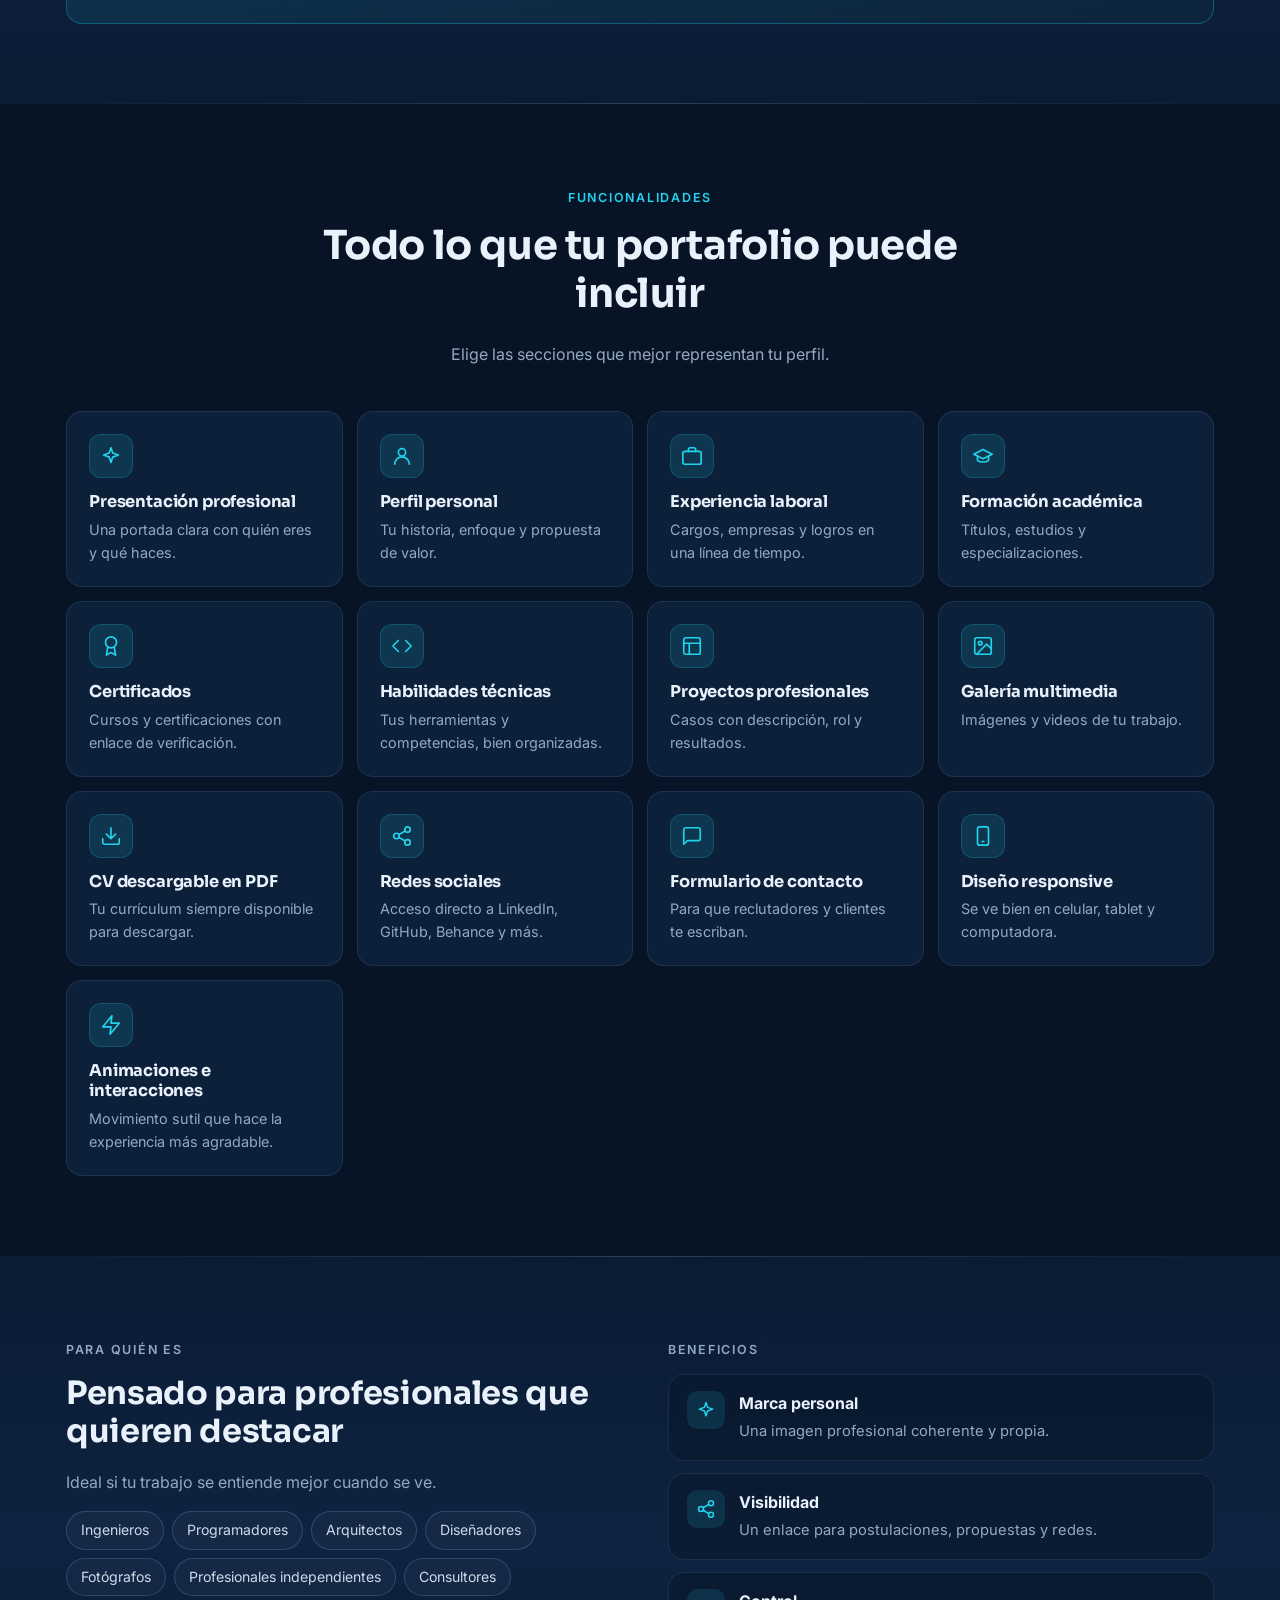
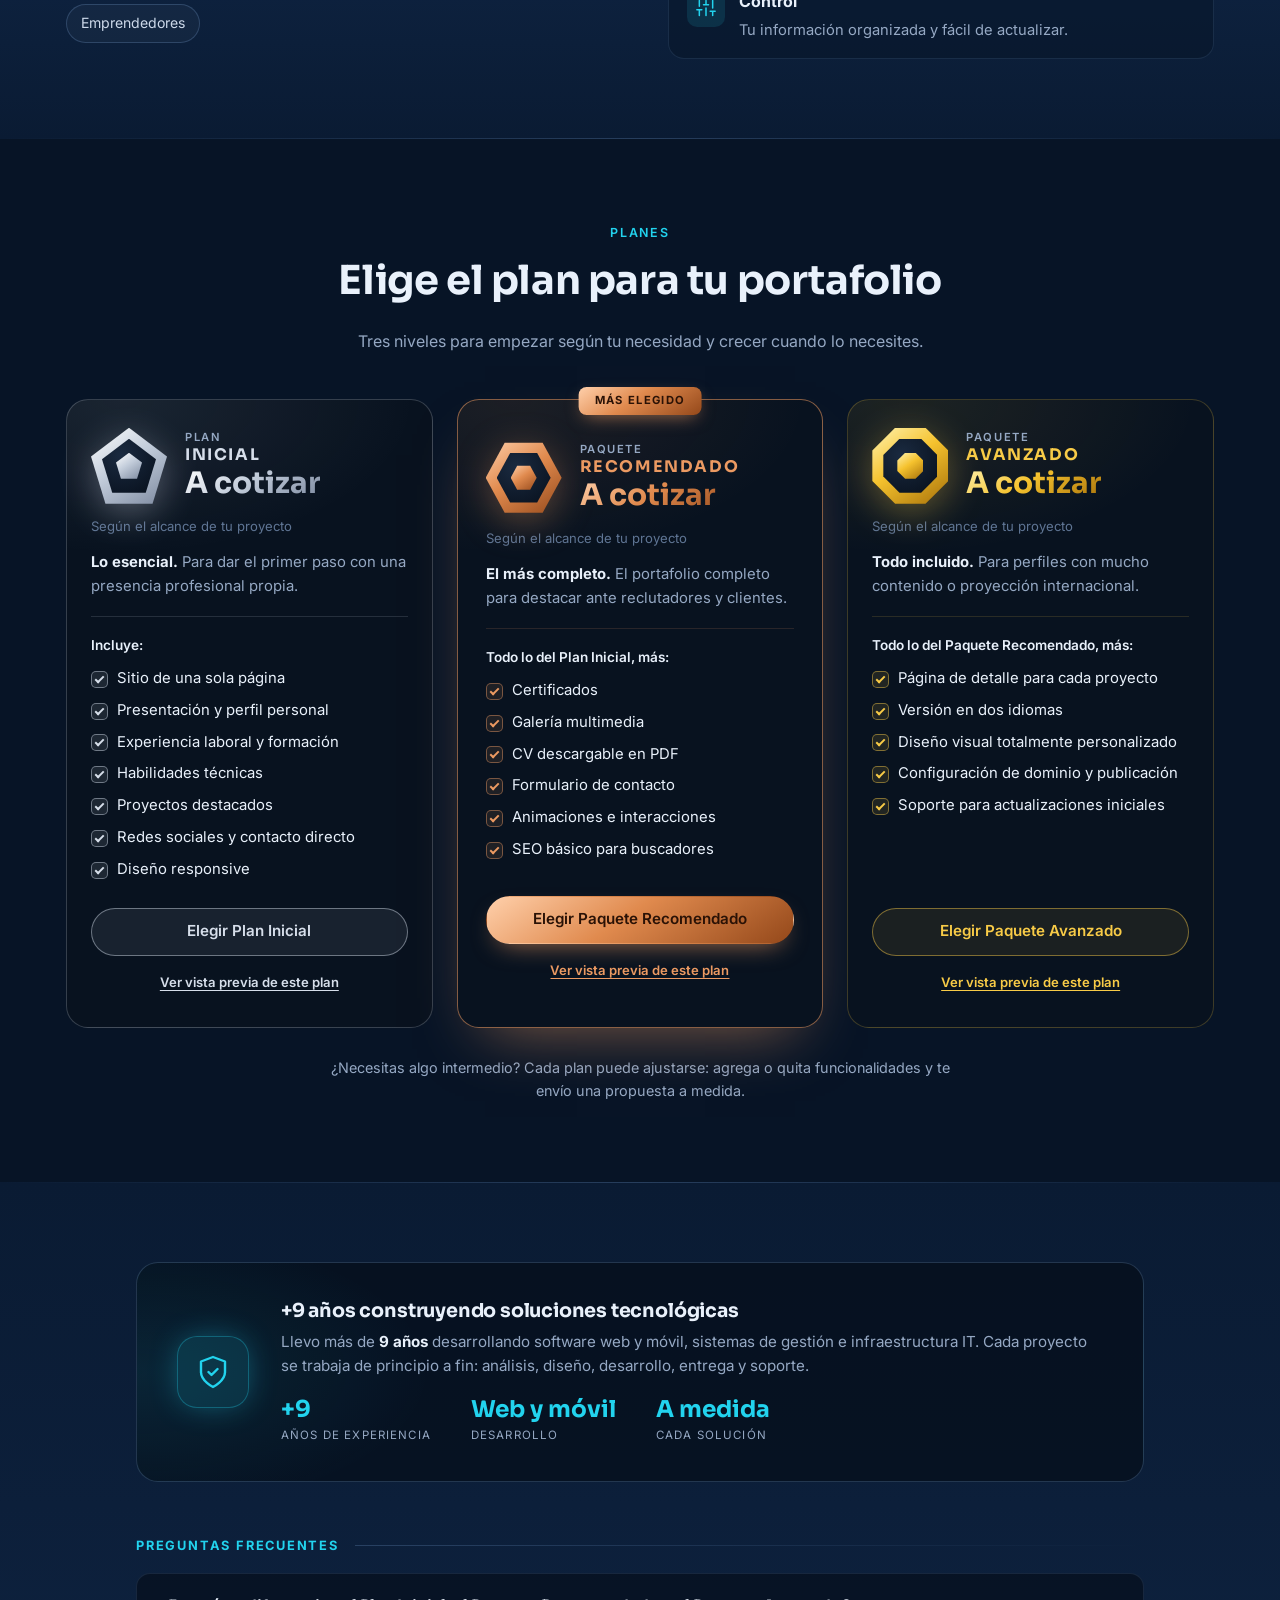
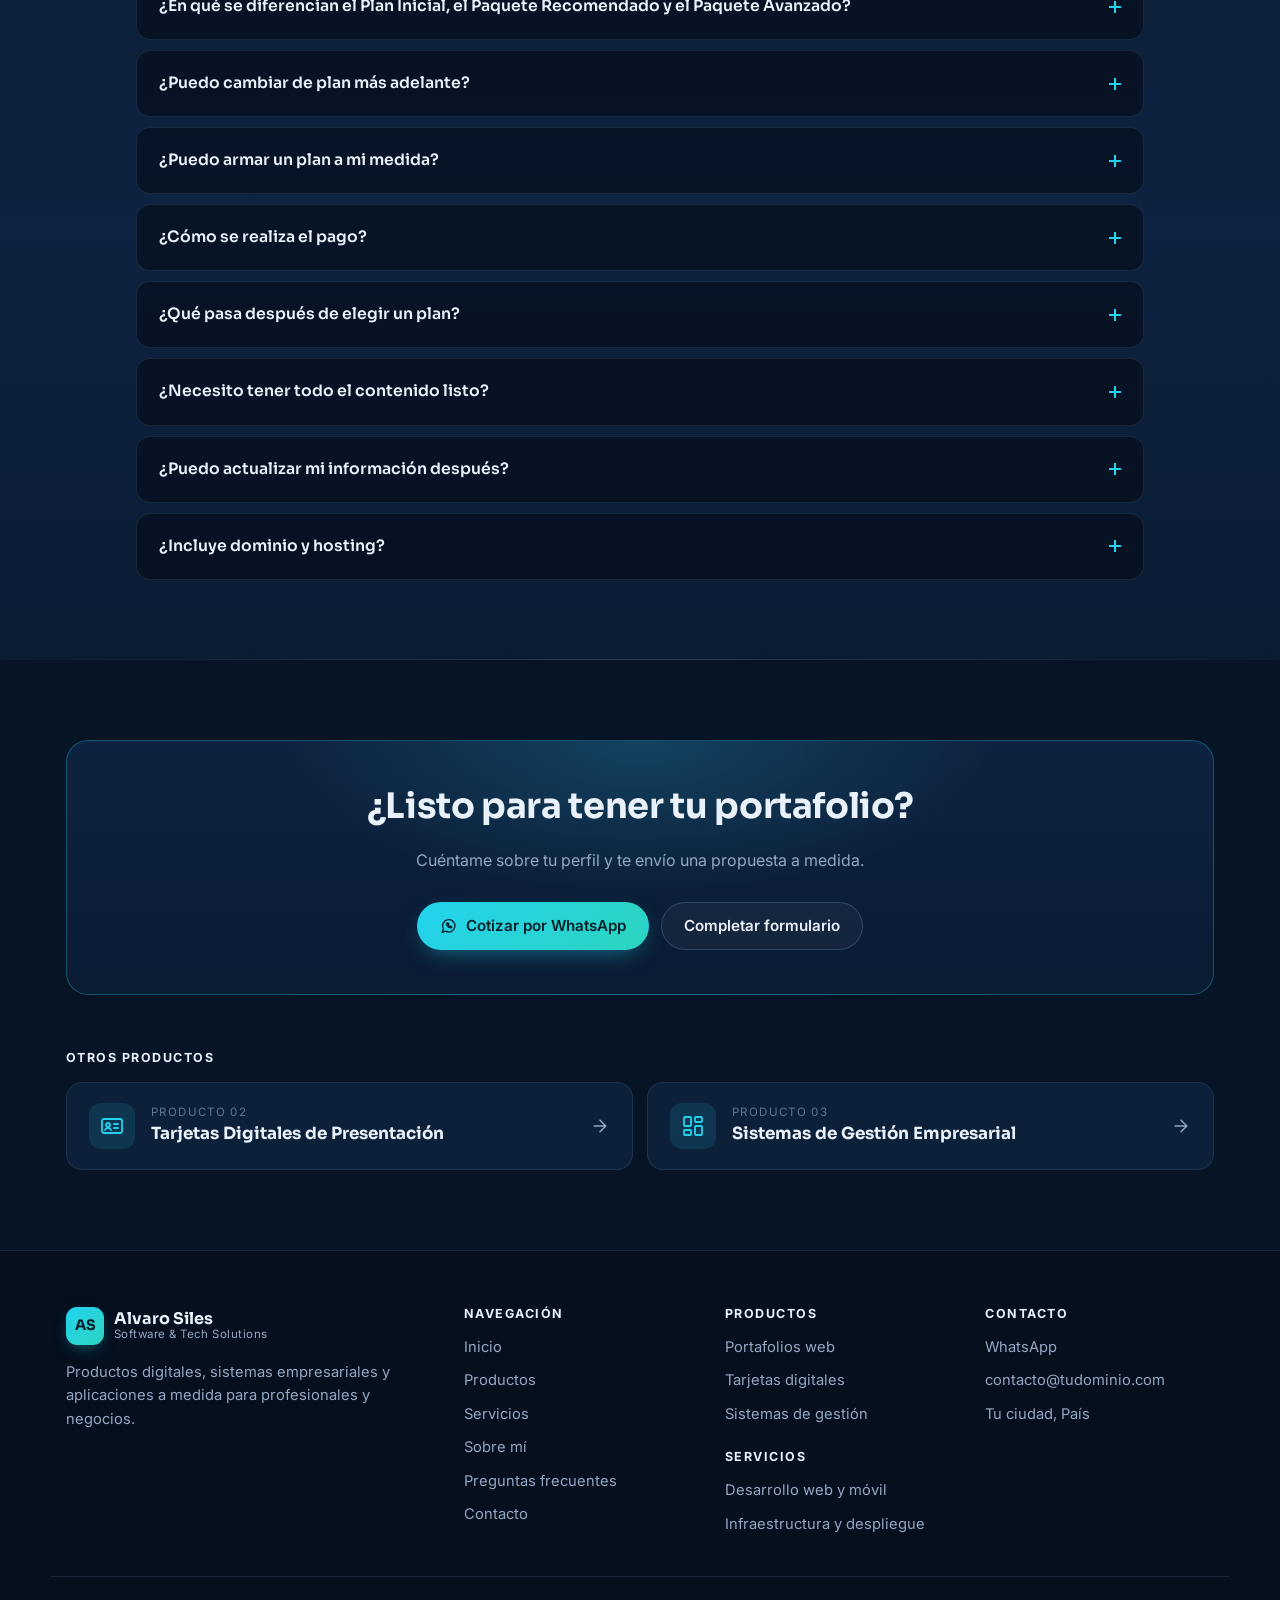
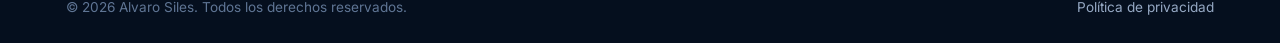
==== commit b9f92eb1: "up" ====
--- a/portafolios-web.html
+++ b/portafolios-web.html
@@ -79,15 +79,168 @@
             <a href="#planes" class="btn btn-ghost">Ver planes</a>
           </div>
         </div>
-        <div class="page-visual" aria-hidden="true">
-          <div class="mk-browser lg">
-            <div class="win-bar"><i></i><i></i><i></i><span>tunombre.com</span></div>
-            <div class="mk-portfolio lg">
-              <div class="mp-nav"><i></i><span><i></i><i></i><i></i><i></i></span></div>
-              <div class="mp-hero"><span class="mp-avatar"></span><span class="mp-lines"><i></i><i></i><i></i></span></div>
-              <div class="mp-skills"><i></i><i></i><i></i><i></i><i></i></div>
-              <div class="mp-grid"><i></i><i></i><i></i></div>
+        <!-- Prototipo interactivo: vista previa del portafolio según el plan -->
+        <div class="page-visual card-proto pf-proto" id="vista-previa" data-plan-preview data-level="1">
+          <div class="cp-switch" role="radiogroup" aria-label="Ver el portafolio según el plan">
+            <button type="button" role="radio" aria-checked="true" class="tier-silver" data-level="1"
+              data-title="Plan Inicial"
+              data-desc="Sitio de una página con perfil, habilidades, experiencia, formación, proyectos y contacto directo."
+              data-hint="Desliza dentro de la ventana para ver todo el sitio.">Inicial</button>
+            <button type="button" role="radio" aria-checked="false" class="tier-bronze" data-level="2" tabindex="-1"
+              data-title="Paquete Recomendado"
+              data-desc="Suma CV descargable, certificados, galería, formulario de contacto, animaciones y SEO."
+              data-hint="Mira la pestaña del navegador: el título ya está optimizado para buscadores.">Recomendado</button>
+            <button type="button" role="radio" aria-checked="false" class="tier-gold" data-level="3" tabindex="-1"
+              data-title="Paquete Avanzado"
+              data-desc="Suma tu dominio propio, versión en dos idiomas, diseño personalizado y una página por proyecto."
+              data-hint="Prueba ES / EN y toca «Ver detalle» en un proyecto.">Avanzado</button>
+          </div>
+
+          <div class="pp-window pv-device" data-level="1">
+            <div class="pp-bar">
+              <span class="pp-dots" aria-hidden="true"><i></i><i></i><i></i></span>
+              <span class="pp-tab">
+                <span class="pp-fav" aria-hidden="true">TN</span>
+                <span class="lv-max-1">Mi portafolio</span>
+                <span class="lv-2">Tu Nombre · Ingeniero de Software</span>
+              </span>
             </div>
+            <div class="pp-url">
+              <svg class="icon lv-3" aria-hidden="true"><use href="#i-shield"/></svg>
+              <span class="lv-max-2">vista-previa / tu-portafolio</span>
+              <span class="lv-3">tunombre.com</span>
+            </div>
+
+            <div class="pp-body">
+              <div class="pp-screen pv-screen" tabindex="0" aria-label="Vista previa del portafolio">
+                <header class="pp-nav">
+                  <span class="pp-logo" aria-hidden="true">TN</span>
+                  <span class="pp-links">
+                    <span data-es="Inicio" data-en="Home">Inicio</span>
+                    <span data-es="Experiencia" data-en="Experience">Experiencia</span>
+                    <span data-es="Proyectos" data-en="Projects">Proyectos</span>
+                    <span class="lv-2" data-es="Contacto" data-en="Contact">Contacto</span>
+                  </span>
+                  <span class="pp-burger" aria-hidden="true"><svg class="icon"><use href="#i-menu"/></svg></span>
+                  <button type="button" class="pp-lang lv-3" data-pv-lang aria-label="Cambiar idioma del portafolio">ES</button>
+                </header>
+
+                <section class="pp-hero">
+                  <span class="pp-blob lv-2" aria-hidden="true"></span>
+                  <span class="pp-blob b2 lv-2" aria-hidden="true"></span>
+                  <div class="pp-avatar" aria-hidden="true">TN</div>
+                  <p class="pp-hello" data-es="Hola, soy" data-en="Hi, I'm">Hola, soy</p>
+                  <p class="pp-name">Tu Nombre</p>
+                  <p class="pp-role" data-es="Ingeniero/a de Software · Tu especialidad" data-en="Software Engineer · Your specialty">Ingeniero/a de Software · Tu especialidad</p>
+                  <div class="pp-cta">
+                    <span class="pp-btn" data-es="Contactar" data-en="Contact me">Contactar</span>
+                    <span class="pp-btn ghost lv-2"><svg class="icon"><use href="#i-download"/></svg><span data-es="Descargar CV" data-en="Download CV">Descargar CV</span></span>
+                  </div>
+                  <div class="pp-social" aria-hidden="true">
+                    <span><svg class="icon"><use href="#i-linkedin"/></svg></span>
+                    <span><svg class="icon"><use href="#i-github"/></svg></span>
+                    <span><svg class="icon"><use href="#i-instagram"/></svg></span>
+                  </div>
+                </section>
+
+                <section class="pp-sec">
+                  <p class="pp-h" data-es="Habilidades" data-en="Skills">Habilidades</p>
+                  <div class="pp-chips"><span>React</span><span>Node.js</span><span>SQL</span><span>Docker</span><span>Git</span></div>
+                </section>
+
+                <section class="pp-sec">
+                  <p class="pp-h" data-es="Experiencia" data-en="Experience">Experiencia</p>
+                  <ul class="pp-timeline">
+                    <li><b data-es="Cargo actual" data-en="Current role">Cargo actual</b><small data-es="Empresa · 2022 – hoy" data-en="Company · 2022 – now">Empresa · 2022 – hoy</small></li>
+                    <li><b data-es="Cargo anterior" data-en="Previous role">Cargo anterior</b><small data-es="Empresa · 2019 – 2022" data-en="Company · 2019 – 2022">Empresa · 2019 – 2022</small></li>
+                  </ul>
+                </section>
+
+                <section class="pp-sec">
+                  <p class="pp-h" data-es="Formación" data-en="Education">Formación</p>
+                  <ul class="pp-timeline">
+                    <li><b data-es="Ingeniería de Sistemas" data-en="Systems Engineering">Ingeniería de Sistemas</b><small data-es="Universidad" data-en="University">Universidad</small></li>
+                  </ul>
+                </section>
+
+                <section class="pp-sec lv-2" data-pv-scroll>
+                  <p class="pp-h" data-es="Certificados" data-en="Certifications">Certificados</p>
+                  <div class="pp-certs">
+                    <span><svg class="icon"><use href="#i-award"/></svg><span data-es="Certificado 1" data-en="Certificate 1">Certificado 1</span></span>
+                    <span><svg class="icon"><use href="#i-award"/></svg><span data-es="Certificado 2" data-en="Certificate 2">Certificado 2</span></span>
+                    <span><svg class="icon"><use href="#i-award"/></svg><span data-es="Certificado 3" data-en="Certificate 3">Certificado 3</span></span>
+                  </div>
+                </section>
+
+                <section class="pp-sec">
+                  <p class="pp-h" data-es="Proyectos" data-en="Projects">Proyectos</p>
+                  <div class="pp-projects">
+                    <article class="pp-project">
+                      <i class="pp-thumb" aria-hidden="true"></i>
+                      <b data-es="Proyecto destacado" data-en="Featured project">Proyecto destacado</b>
+                      <small data-es="Descripción breve del proyecto." data-en="Short project description.">Descripción breve del proyecto.</small>
+                      <button type="button" class="pp-more lv-3" data-pv-open="p1" data-es="Ver detalle →" data-en="View details →">Ver detalle →</button>
+                    </article>
+                    <article class="pp-project">
+                      <i class="pp-thumb t2" aria-hidden="true"></i>
+                      <b data-es="Otro proyecto" data-en="Another project">Otro proyecto</b>
+                      <small data-es="Descripción breve del proyecto." data-en="Short project description.">Descripción breve del proyecto.</small>
+                      <button type="button" class="pp-more lv-3" data-pv-open="p2" data-es="Ver detalle →" data-en="View details →">Ver detalle →</button>
+                    </article>
+                  </div>
+                </section>
+
+                <section class="pp-sec lv-2">
+                  <p class="pp-h" data-es="Galería" data-en="Gallery">Galería</p>
+                  <div class="pp-gallery" aria-hidden="true"><i></i><i></i><i></i><i></i><i></i><i></i></div>
+                </section>
+
+                <section class="pp-sec">
+                  <p class="pp-h" data-es="Contacto" data-en="Contact">Contacto</p>
+                  <div class="pp-direct lv-max-1">
+                    <span class="pp-btn"><svg class="icon"><use href="#i-whatsapp"/></svg>WhatsApp</span>
+                    <span class="pp-btn ghost"><svg class="icon"><use href="#i-mail"/></svg>Correo</span>
+                  </div>
+                  <div class="pp-form lv-2">
+                    <span class="pp-input" data-es="Nombre" data-en="Name">Nombre</span>
+                    <span class="pp-input" data-es="Correo electrónico" data-en="Email">Correo electrónico</span>
+                    <span class="pp-input tall" data-es="Mensaje" data-en="Message">Mensaje</span>
+                    <span class="pp-btn" data-es="Enviar mensaje" data-en="Send message">Enviar mensaje</span>
+                  </div>
+                </section>
+
+                <footer class="pp-foot">© Tu Nombre</footer>
+              </div>
+
+              <!-- Página de detalle de cada proyecto (Paquete Avanzado) -->
+              <div class="pv-panel pp-detail" data-pv-panel="p1">
+                <button type="button" class="pp-back" data-pv-close><span data-es="← Volver" data-en="← Back">← Volver</span></button>
+                <i class="pp-cover" aria-hidden="true"></i>
+                <p class="pp-name sm" data-es="Proyecto destacado" data-en="Featured project">Proyecto destacado</p>
+                <p class="pp-text" data-es="Contexto, tu rol, las tecnologías usadas y los resultados, con capturas y enlaces." data-en="Context, your role, the technologies used and the results, with screenshots and links.">Contexto, tu rol, las tecnologías usadas y los resultados, con capturas y enlaces.</p>
+                <div class="pp-chips"><span>React</span><span>Node.js</span><span>PostgreSQL</span></div>
+                <div class="pp-gallery" aria-hidden="true"><i></i><i></i><i></i></div>
+              </div>
+              <div class="pv-panel pp-detail" data-pv-panel="p2">
+                <button type="button" class="pp-back" data-pv-close><span data-es="← Volver" data-en="← Back">← Volver</span></button>
+                <i class="pp-cover t2" aria-hidden="true"></i>
+                <p class="pp-name sm" data-es="Otro proyecto" data-en="Another project">Otro proyecto</p>
+                <p class="pp-text" data-es="Cada proyecto tiene su propia página para contar el desafío y la solución en detalle." data-en="Each project has its own page to tell the challenge and the solution in detail.">Cada proyecto tiene su propia página para contar el desafío y la solución en detalle.</p>
+                <div class="pp-chips"><span>Angular</span><span>Java</span><span>Docker</span></div>
+                <div class="pp-gallery" aria-hidden="true"><i></i><i></i><i></i></div>
+              </div>
+            </div>
+          </div>
+
+          <div class="pp-view" role="group" aria-label="Tipo de pantalla">
+            <button type="button" data-pv-view="desktop" aria-pressed="true"><svg class="icon"><use href="#i-layout"/></svg> Escritorio</button>
+            <button type="button" data-pv-view="mobile" aria-pressed="false"><svg class="icon"><use href="#i-mobile"/></svg> Celular</button>
+          </div>
+
+          <div class="cp-caption" aria-live="polite">
+            <strong data-pv-title>Plan Inicial</strong>
+            <span data-pv-desc>Sitio de una página con perfil, habilidades, experiencia, formación, proyectos y contacto directo.</span>
+            <small data-pv-hint>Desliza dentro de la ventana para ver todo el sitio.</small>
           </div>
         </div>
       </div>
@@ -204,6 +357,7 @@
             <li>Diseño responsive</li>
           </ul>
           <button type="button" class="btn plan-btn" data-wa="Portafolio Web Profesional" data-plan="Plan Inicial">Elegir Plan Inicial</button>
+          <button type="button" class="plan-preview" data-preview-level="1">Ver vista previa de este plan</button>
         </article>
         <article class="plan tier-bronze featured reveal">
           <span class="plan-badge">Más elegido</span>
@@ -226,6 +380,7 @@
             <li>SEO básico para buscadores</li>
           </ul>
           <button type="button" class="btn plan-btn" data-wa="Portafolio Web Profesional" data-plan="Paquete Recomendado">Elegir Paquete Recomendado</button>
+          <button type="button" class="plan-preview" data-preview-level="2">Ver vista previa de este plan</button>
         </article>
         <article class="plan tier-gold reveal">
           <div class="plan-head">
@@ -246,6 +401,7 @@
             <li>Soporte para actualizaciones iniciales</li>
           </ul>
           <button type="button" class="btn plan-btn" data-wa="Portafolio Web Profesional" data-plan="Paquete Avanzado">Elegir Paquete Avanzado</button>
+          <button type="button" class="plan-preview" data-preview-level="3">Ver vista previa de este plan</button>
         </article>
       </div>
       <p class="plans-note reveal">¿Necesitas algo intermedio? Cada plan puede ajustarse: agrega o quita funcionalidades y te envío una propuesta a medida.</p>
@@ -389,5 +545,6 @@
 
 <script src="assets/js/config.js"></script>
 <script src="assets/js/main.js" defer></script>
+<script src="assets/js/plan-preview.js" defer></script>
 </body>
 </html>
--- a/assets/css/styles.css
+++ b/assets/css/styles.css
@@ -775,6 +775,384 @@
 .legal p, .legal li { color: var(--muted); }
 .legal ul { list-style: disc; padding-left: 20px; margin-bottom: 1em; }
 
+/* ---------- Prototipo de tarjeta digital (tarjetas-digitales.html) ---------- */
+.card-proto { display: flex; flex-direction: column; align-items: center; gap: 18px; padding: 24px 16px; }
+
+/* Selector de plan */
+.cp-switch {
+  display: flex; gap: 4px; padding: 4px; border-radius: 999px; max-width: 100%;
+  background: rgba(255,255,255,.04); border: 1px solid var(--border);
+}
+.cp-switch button {
+  min-height: 38px; padding: 0 14px; border-radius: 999px; border: 1px solid transparent; cursor: pointer;
+  background: transparent; color: var(--muted); font-size: .85rem; font-weight: 600; white-space: nowrap;
+  transition: background .2s, color .2s, border-color .2s;
+}
+.cp-switch button:hover { color: var(--tier); }
+.cp-switch button[aria-checked="true"] {
+  color: var(--tier-ink); background: var(--tier-grad);
+  box-shadow: 0 6px 18px -8px rgba(var(--tier-rgb), .8);
+}
+
+/* Teléfono */
+.cp-phone {
+  --cp-bg: #0a1830; --cp-card: rgba(255,255,255,.05); --cp-line: rgba(255,255,255,.08);
+  --cp-text: #eef4fc; --cp-muted: #8fa3bf; --cp-accent: var(--cyan);
+  width: 276px; padding: 12px; border-radius: 40px;
+  background: #050c18; border: 1px solid var(--border-strong);
+  box-shadow: var(--shadow-lg), inset 0 0 0 2px rgba(255,255,255,.03);
+  position: relative;
+}
+.cp-phone.light {
+  --cp-bg: #f3f6fb; --cp-card: #ffffff; --cp-line: rgba(10, 30, 60, .1);
+  --cp-text: #0b1a2e; --cp-muted: #5b6d86; --cp-accent: #0891b2;
+}
+.cp-notch { position: absolute; top: 20px; left: 50%; transform: translateX(-50%); width: 70px; height: 18px; border-radius: 12px; background: #050c18; z-index: 3; }
+.cp-screen {
+  position: relative; height: 520px; overflow-y: auto; overflow-x: hidden; border-radius: 30px;
+  background: var(--cp-bg); color: var(--cp-text); text-align: center;
+  padding-bottom: 18px; scrollbar-width: none;
+  transition: background .35s, color .35s;
+}
+.cp-screen::-webkit-scrollbar { display: none; }
+.cp-screen p { margin: 0; }
+
+.cp-top { position: absolute; top: 46px; right: 24px; z-index: 4; display: flex; gap: 6px; }
+.cp-chip {
+  min-width: 32px; height: 32px; padding: 0 8px; border-radius: 999px; cursor: pointer;
+  display: grid; place-items: center; font-size: .72rem; font-weight: 700;
+  color: #fff; background: rgba(5, 12, 24, .45); border: 1px solid rgba(255,255,255,.25);
+  backdrop-filter: blur(6px); -webkit-backdrop-filter: blur(6px);
+}
+.cp-chip .icon { width: 15px; height: 15px; }
+
+.cp-cover {
+  height: 96px; position: relative;
+  background:
+    radial-gradient(120px 80px at 80% 20%, rgba(255,255,255,.25), transparent 70%),
+    linear-gradient(135deg, #0e7490, #22d3ee 55%, #2dd4bf);
+}
+.cp-brand {
+  position: absolute; left: 14px; top: 16px; font-family: var(--font-head); font-size: .66rem; font-weight: 700;
+  letter-spacing: .18em; color: #2b1d00; background: var(--gradient); padding: 3px 8px; border-radius: 6px;
+}
+.cp-phone[data-level="3"] .cp-cover {
+  background:
+    repeating-linear-gradient(45deg, rgba(255,255,255,.07) 0 8px, transparent 8px 16px),
+    radial-gradient(140px 90px at 85% 15%, rgba(255,240,180,.35), transparent 70%),
+    linear-gradient(135deg, #1e3a5f, #0e7490 50%, #b8860b);
+}
+.cp-phone[data-level="3"] .cp-brand { background: linear-gradient(145deg, #fff3b0, #f5c22e); }
+
+.cp-avatar {
+  width: 78px; height: 78px; margin: -40px auto 10px; position: relative; border-radius: 50%;
+  display: grid; place-items: center; font-family: var(--font-head); font-weight: 700; font-size: 1.4rem; color: #04202a;
+  background: var(--gradient); border: 4px solid var(--cp-bg); transition: border-color .35s;
+}
+.cp-name { font-family: var(--font-head); font-weight: 700; font-size: 1.1rem; }
+.cp-role { font-size: .78rem; color: var(--cp-muted); margin-top: 2px !important; }
+.cp-status {
+  display: inline-flex; align-items: center; gap: 6px; margin-top: 10px;
+  font-size: .7rem; font-weight: 600; color: #10b981; background: rgba(16,185,129,.12);
+  padding: 3px 10px; border-radius: 999px;
+}
+.cp-status i { width: 7px; height: 7px; border-radius: 50%; background: #10b981; box-shadow: 0 0 0 3px rgba(16,185,129,.2); }
+
+.cp-actions { display: flex; justify-content: center; gap: 8px; padding: 16px 14px 4px; }
+.cp-act {
+  flex: 1; max-width: 58px; display: flex; flex-direction: column; align-items: center; gap: 5px;
+  padding: 10px 0 8px; border-radius: 14px; background: var(--cp-card); border: 1px solid var(--cp-line);
+  color: var(--cp-accent);
+}
+.cp-act .icon { width: 19px; height: 19px; }
+.cp-act small { font-size: .58rem; color: var(--cp-muted); font-weight: 600; }
+
+.cp-social { display: flex; justify-content: center; gap: 10px; padding: 12px 0 4px; }
+.cp-social span {
+  width: 34px; height: 34px; display: grid; place-items: center; border-radius: 50%;
+  border: 1px solid var(--cp-line); color: var(--cp-muted);
+}
+.cp-social .icon { width: 15px; height: 15px; }
+
+.cp-block { margin: 14px 14px 0; padding: 12px; border-radius: 16px; background: var(--cp-card); border: 1px solid var(--cp-line); text-align: left; }
+.cp-label { font-size: .62rem; font-weight: 700; letter-spacing: .12em; text-transform: uppercase; color: var(--cp-muted); margin-bottom: 8px !important; }
+.cp-btn {
+  display: flex; align-items: center; justify-content: center; gap: 8px; min-height: 40px; border-radius: 12px;
+  font-size: .82rem; font-weight: 700; color: #04202a; background: var(--gradient);
+}
+.cp-btn .icon { width: 16px; height: 16px; }
+.cp-map {
+  height: 86px; border-radius: 10px; display: grid; place-items: center; color: #ef4444;
+  background:
+    linear-gradient(90deg, transparent 46%, rgba(255,255,255,.18) 46% 54%, transparent 54%),
+    linear-gradient(0deg, transparent 60%, rgba(255,255,255,.14) 60% 66%, transparent 66%),
+    linear-gradient(35deg, transparent 30%, rgba(255,255,255,.1) 30% 34%, transparent 34%),
+    #2b4a5e;
+}
+.cp-phone.light .cp-map { background-color: #cfe3ea; }
+.cp-map .icon { width: 26px; height: 26px; fill: #ef4444; stroke: #fff; stroke-width: 1.2; }
+.cp-link { display: block; margin-top: 8px; font-size: .74rem; font-weight: 600; color: var(--cp-accent); }
+.cp-thumbs { display: grid; grid-template-columns: repeat(3, 1fr); gap: 6px; }
+.cp-thumbs i { aspect-ratio: 1; border-radius: 8px; background: linear-gradient(135deg, rgba(34,211,238,.45), rgba(45,212,191,.12)); }
+.cp-thumbs i:nth-child(2) { background: linear-gradient(135deg, rgba(248,203,71,.45), rgba(236,154,98,.15)); }
+.cp-thumbs i:nth-child(3) { background: linear-gradient(135deg, rgba(167,139,250,.45), rgba(34,211,238,.12)); }
+.cp-pay { display: flex; flex-direction: column; gap: 6px; }
+.cp-pay > span {
+  display: flex; align-items: center; gap: 8px; padding: 8px 10px; border-radius: 10px;
+  font-size: .76rem; font-weight: 600; border: 1px solid var(--cp-line);
+}
+.cp-pay .icon { width: 16px; height: 16px; color: #f5c22e; }
+.cp-share { text-align: center; }
+.cp-qr { width: 112px; height: 112px; margin: 2px auto 10px; padding: 8px; border-radius: 12px; background: #fff; position: relative; }
+.cp-qr svg { width: 100%; height: 100%; fill: #0b1a2e; }
+.cp-qr .qr-bg { fill: #fff; }
+.cp-phone[data-level="3"] .cp-qr svg { fill: #1e3a5f; }
+.cp-qr-logo {
+  position: absolute; left: 50%; top: 50%; transform: translate(-50%, -50%);
+  width: 30px; height: 30px; border-radius: 8px; display: grid; place-items: center;
+  font-family: var(--font-head); font-size: .62rem; font-weight: 700; color: #2b1d00;
+  background: linear-gradient(145deg, #fff3b0, #f5c22e); border: 3px solid #fff;
+}
+.cp-foot { margin-top: 14px !important; font-size: .66rem; color: var(--cp-muted); }
+
+/* Visibilidad por plan (todos los prototipos) */
+.pv-device[data-level="1"] .lv-2,
+.pv-device[data-level="1"] .lv-3,
+.pv-device[data-level="2"] .lv-3 { display: none !important; }
+/* Al revés: elementos que solo existen en planes inferiores */
+.pv-device[data-level="2"] .lv-max-1,
+.pv-device[data-level="3"] .lv-max-1,
+.pv-device[data-level="3"] .lv-max-2 { display: none !important; }
+
+/* Resaltado de lo que se agrega al subir de plan */
+.is-new { animation: cpNew 1.6s var(--ease); }
+@keyframes cpNew {
+  0% { opacity: 0; transform: translateY(8px) scale(.97); box-shadow: 0 0 0 0 rgba(var(--new-rgb, 236,154,98), 0); }
+  25% { opacity: 1; transform: none; box-shadow: 0 0 0 3px rgba(var(--new-rgb, 236,154,98), .75); }
+  100% { box-shadow: 0 0 0 0 rgba(var(--new-rgb, 236,154,98), 0); }
+}
+.pv-device[data-level="3"] { --new-rgb: 248, 203, 71; }
+
+.cp-caption { text-align: center; max-width: 340px; display: flex; flex-direction: column; gap: 4px; }
+.cp-caption strong { font-family: var(--font-head); font-size: 1rem; }
+[data-plan-preview][data-level="1"] .cp-caption strong { color: #d6deea; }
+[data-plan-preview][data-level="2"] .cp-caption strong { color: #ec9a62; }
+[data-plan-preview][data-level="3"] .cp-caption strong { color: #f8cb47; }
+.cp-caption span { font-size: .88rem; color: var(--muted); }
+.cp-caption small { font-size: .78rem; color: var(--faint); }
+
+/* ---------- Prototipo de portafolio (portafolios-web.html) ---------- */
+.pp-window {
+  --pp-accent: #22d3ee; --pp-accent-2: #2dd4bf; --pp-ink: #04202a;
+  width: 100%; max-width: 540px; border-radius: 14px; overflow: hidden;
+  background: #050c18; border: 1px solid var(--border-strong); box-shadow: var(--shadow-lg);
+  transition: max-width .45s var(--ease);
+}
+.pp-window[data-level="3"] { --pp-accent: #a78bfa; --pp-accent-2: #f472b6; --pp-ink: #1e0b3a; }
+.pp-window.is-mobile { max-width: 300px; }
+
+.pp-bar { display: flex; align-items: flex-end; gap: 12px; padding: 8px 12px 0; background: #0b1729; }
+.pp-dots { display: flex; gap: 5px; padding-bottom: 10px; }
+.pp-dots i { width: 9px; height: 9px; border-radius: 50%; background: #2a4469; }
+.pp-tab {
+  display: flex; align-items: center; gap: 7px; min-width: 0; max-width: 260px;
+  padding: 7px 12px; border-radius: 9px 9px 0 0; background: #12223a;
+  font-size: .7rem; color: #c8d5e8; white-space: nowrap; overflow: hidden;
+}
+.pp-tab > span:not(.pp-fav) { overflow: hidden; text-overflow: ellipsis; }
+.pp-fav {
+  flex: none; width: 14px; height: 14px; border-radius: 4px; display: grid; place-items: center;
+  font-size: .45rem; font-weight: 700; color: var(--pp-ink);
+  background: linear-gradient(135deg, var(--pp-accent), var(--pp-accent-2));
+}
+.pp-url {
+  display: flex; align-items: center; gap: 6px; margin: 0; padding: 7px 12px;
+  background: #12223a; border-bottom: 1px solid var(--border);
+  font-family: ui-monospace, Consolas, monospace; font-size: .7rem; color: var(--muted);
+}
+.pp-url .icon { width: 12px; height: 12px; color: #34d399; }
+.pp-window[data-level="3"] .pp-url { color: var(--text); }
+
+.pp-body { position: relative; }
+.pp-screen {
+  height: 440px; overflow-y: auto; overflow-x: hidden; scrollbar-width: thin;
+  background: #0a1426; color: #e9f1fb; font-size: 12px; line-height: 1.5;
+}
+.pp-screen p { margin: 0; }
+
+.pp-nav {
+  position: sticky; top: 0; z-index: 3; display: flex; align-items: center; gap: 10px;
+  padding: 10px 14px; background: rgba(10, 20, 38, .92); border-bottom: 1px solid rgba(255,255,255,.06);
+  backdrop-filter: blur(6px); -webkit-backdrop-filter: blur(6px);
+}
+.pp-logo {
+  width: 24px; height: 24px; border-radius: 7px; display: grid; place-items: center;
+  font-family: var(--font-head); font-size: .6rem; font-weight: 700; color: var(--pp-ink);
+  background: linear-gradient(135deg, var(--pp-accent), var(--pp-accent-2));
+}
+.pp-links { display: flex; gap: 12px; margin-left: auto; font-size: .7rem; color: #9fb1c9; }
+.pp-burger { display: none; margin-left: auto; color: #9fb1c9; }
+.pp-burger .icon { width: 16px; height: 16px; }
+.pp-lang {
+  min-width: 30px; height: 24px; border-radius: 999px; cursor: pointer; font-size: .62rem; font-weight: 700;
+  color: var(--pp-accent); background: transparent; border: 1px solid var(--pp-accent);
+}
+
+.pp-hero { position: relative; overflow: hidden; text-align: center; padding: 26px 16px 22px; }
+.pp-blob {
+  position: absolute; width: 160px; height: 160px; border-radius: 50%; filter: blur(40px); opacity: .35;
+  background: var(--pp-accent); top: -40px; left: -30px; animation: ppFloat 7s ease-in-out infinite;
+}
+.pp-blob.b2 { background: var(--pp-accent-2); top: auto; bottom: -60px; left: auto; right: -30px; animation-delay: -3.5s; }
+@keyframes ppFloat { 50% { transform: translate(24px, 16px) scale(1.1); } }
+.pp-avatar {
+  position: relative; width: 62px; height: 62px; margin: 0 auto 10px; border-radius: 50%;
+  display: grid; place-items: center; font-family: var(--font-head); font-weight: 700; color: var(--pp-ink);
+  background: linear-gradient(135deg, var(--pp-accent), var(--pp-accent-2));
+  box-shadow: 0 0 0 4px rgba(255,255,255,.06);
+}
+.pp-hello { position: relative; font-size: .72rem; color: #9fb1c9; }
+.pp-name { position: relative; font-family: var(--font-head); font-size: 1.15rem; font-weight: 700; }
+.pp-name.sm { font-size: 1rem; margin: 10px 0 4px !important; }
+.pp-role { position: relative; font-size: .72rem; color: var(--pp-accent); }
+.pp-cta { position: relative; display: flex; justify-content: center; flex-wrap: wrap; gap: 6px; margin-top: 12px; }
+.pp-btn {
+  display: inline-flex; align-items: center; justify-content: center; gap: 5px;
+  padding: 6px 12px; border-radius: 999px; font-size: .68rem; font-weight: 700;
+  color: var(--pp-ink); background: linear-gradient(135deg, var(--pp-accent), var(--pp-accent-2));
+}
+.pp-btn.ghost { color: var(--pp-accent); background: transparent; border: 1px solid var(--pp-accent); }
+.pp-btn .icon { width: 12px; height: 12px; }
+.pp-social { position: relative; display: flex; justify-content: center; gap: 8px; margin-top: 12px; }
+.pp-social span { width: 26px; height: 26px; border-radius: 50%; display: grid; place-items: center; border: 1px solid rgba(255,255,255,.12); color: #9fb1c9; }
+.pp-social .icon { width: 12px; height: 12px; }
+
+.pp-sec { padding: 14px 16px; border-top: 1px solid rgba(255,255,255,.05); }
+.pp-h { font-size: .62rem; font-weight: 700; letter-spacing: .14em; text-transform: uppercase; color: var(--pp-accent); margin-bottom: 8px !important; }
+.pp-chips { display: flex; flex-wrap: wrap; gap: 5px; }
+.pp-chips span { padding: 3px 9px; border-radius: 999px; font-size: .65rem; border: 1px solid rgba(255,255,255,.12); color: #c8d5e8; }
+.pp-timeline { display: flex; flex-direction: column; gap: 8px; }
+.pp-timeline li { position: relative; padding-left: 14px; display: flex; flex-direction: column; }
+.pp-timeline li::before { content: ""; position: absolute; left: 0; top: 5px; width: 6px; height: 6px; border-radius: 50%; background: var(--pp-accent); }
+.pp-timeline b { font-size: .74rem; }
+.pp-timeline small { font-size: .64rem; color: #8195b1; }
+.pp-certs { display: flex; flex-wrap: wrap; gap: 6px; }
+.pp-certs > span { display: inline-flex; align-items: center; gap: 5px; padding: 5px 9px; border-radius: 8px; font-size: .65rem; background: rgba(255,255,255,.04); border: 1px solid rgba(255,255,255,.08); }
+.pp-certs .icon { width: 13px; height: 13px; color: #f5c22e; }
+.pp-projects { display: grid; grid-template-columns: 1fr 1fr; gap: 8px; }
+.pp-project { display: flex; flex-direction: column; gap: 3px; padding: 8px; border-radius: 10px; background: rgba(255,255,255,.04); border: 1px solid rgba(255,255,255,.07); }
+.pp-thumb, .pp-cover { display: block; aspect-ratio: 16/9; border-radius: 7px; margin-bottom: 4px; background: linear-gradient(135deg, var(--pp-accent), rgba(10,20,38,.3)); opacity: .75; }
+.pp-thumb.t2, .pp-cover.t2 { background: linear-gradient(135deg, var(--pp-accent-2), rgba(10,20,38,.3)); }
+.pp-project b { font-size: .72rem; }
+.pp-project small { font-size: .62rem; color: #8195b1; }
+.pp-more { align-self: flex-start; margin-top: 3px; padding: 0; background: none; border: 0; cursor: pointer; font-size: .64rem; font-weight: 700; color: var(--pp-accent); }
+.pp-more:hover { text-decoration: underline; }
+.pp-gallery { display: grid; grid-template-columns: repeat(3, 1fr); gap: 5px; }
+.pp-gallery i { aspect-ratio: 1; border-radius: 6px; background: linear-gradient(135deg, rgba(255,255,255,.12), rgba(255,255,255,.03)); }
+.pp-gallery i:nth-child(odd) { background: linear-gradient(135deg, rgba(34,211,238,.3), rgba(255,255,255,.03)); }
+.pp-window[data-level="3"] .pp-gallery i:nth-child(odd) { background: linear-gradient(135deg, rgba(167,139,250,.35), rgba(255,255,255,.03)); }
+.pp-direct { display: flex; gap: 6px; }
+.pp-form { display: flex; flex-direction: column; gap: 6px; }
+.pp-input { padding: 7px 10px; border-radius: 7px; font-size: .64rem; color: #6c809c; background: rgba(255,255,255,.04); border: 1px solid rgba(255,255,255,.1); }
+.pp-input.tall { height: 46px; }
+.pp-form .pp-btn { align-self: flex-start; }
+.pp-foot { padding: 12px; text-align: center; font-size: .62rem; color: #6c809c; border-top: 1px solid rgba(255,255,255,.05); }
+
+/* Página de detalle de proyecto */
+.pv-panel {
+  position: absolute; inset: 0; z-index: 5; overflow-y: auto; padding: 14px 16px;
+  background: #0a1426; color: #e9f1fb; font-size: 12px;
+  transform: translateX(100%); visibility: hidden; transition: transform .35s var(--ease), visibility .35s;
+}
+.pv-panel.open { transform: none; visibility: visible; }
+.pp-back { margin-bottom: 10px; padding: 4px 10px; border-radius: 999px; cursor: pointer; font-size: .66rem; font-weight: 600; color: var(--pp-accent); background: transparent; border: 1px solid var(--pp-accent); }
+.pp-text { margin: 0 0 10px !important; font-size: .72rem; color: #9fb1c9; }
+.pp-detail .pp-chips { margin-bottom: 10px; }
+
+/* Vista celular */
+.pp-window.is-mobile .pp-links { display: none; }
+.pp-window.is-mobile .pp-burger { display: block; }
+.pp-window.is-mobile .pp-projects { grid-template-columns: 1fr; }
+
+.pp-view { display: flex; gap: 4px; padding: 4px; border-radius: 999px; background: rgba(255,255,255,.04); border: 1px solid var(--border); }
+.pp-view button {
+  display: inline-flex; align-items: center; gap: 6px; min-height: 34px; padding: 0 14px; border-radius: 999px;
+  border: 0; cursor: pointer; background: transparent; color: var(--muted); font-size: .8rem; font-weight: 600;
+}
+.pp-view button[aria-pressed="true"] { background: rgba(255,255,255,.1); color: var(--text); }
+.pp-view .icon { width: 15px; height: 15px; }
+
+/* ---------- Prototipo de sistema de gestión (sistemas-de-gestion.html) ---------- */
+.sg-window[data-level="3"] { --pp-accent: #22d3ee; --pp-accent-2: #2dd4bf; --pp-ink: #04202a; }
+.pv-device[data-role="seller"] [data-admin-only] { display: none !important; }
+
+.sg-app { display: flex; height: 440px; background: #0a1426; color: #e9f1fb; font-size: 12px; line-height: 1.45; }
+.sg-app p { margin: 0; }
+.sg-side { width: 148px; flex: none; display: flex; flex-direction: column; background: #07101e; border-right: 1px solid rgba(255,255,255,.06); }
+.sg-brand { display: flex; align-items: center; gap: 8px; padding: 12px; font-family: var(--font-head); font-weight: 700; font-size: .78rem; }
+.sg-nav { display: flex; flex-direction: column; gap: 2px; padding: 4px 8px 10px; overflow-y: auto; scrollbar-width: none; }
+.sg-nav::-webkit-scrollbar { display: none; }
+.sg-nav button {
+  display: flex; align-items: center; gap: 8px; width: 100%; padding: 7px 8px; border-radius: 8px;
+  border: 0; cursor: pointer; text-align: left; white-space: nowrap;
+  background: transparent; color: #9fb1c9; font-size: .7rem; font-weight: 500;
+}
+.sg-nav button:hover { background: rgba(255,255,255,.05); color: #e9f1fb; }
+.sg-nav button[aria-current="page"] { background: rgba(34,211,238,.14); color: var(--pp-accent); box-shadow: inset 2px 0 0 var(--pp-accent); }
+.sg-nav .icon { width: 14px; height: 14px; }
+.sg-nav .sg-custom { border: 1px dashed rgba(248,203,71,.5); color: #f8cb47; margin-top: 4px; }
+
+.sg-main { flex: 1; min-width: 0; overflow-y: auto; scrollbar-width: thin; }
+.sg-top {
+  position: sticky; top: 0; z-index: 2; display: flex; align-items: center; justify-content: flex-end; gap: 8px; flex-wrap: wrap;
+  padding: 8px 12px; background: rgba(10, 20, 38, .94); border-bottom: 1px solid rgba(255,255,255,.06);
+}
+.sg-seg { display: flex; gap: 2px; padding: 2px; border-radius: 999px; background: rgba(255,255,255,.05); }
+.sg-seg button { padding: 3px 9px; border-radius: 999px; border: 0; cursor: pointer; background: transparent; color: #9fb1c9; font-size: .62rem; font-weight: 600; }
+.sg-seg button[aria-pressed="true"] { background: var(--pp-accent); color: var(--pp-ink); }
+.sg-avatar { width: 22px; height: 22px; border-radius: 50%; display: grid; place-items: center; font-size: .6rem; font-weight: 700; color: var(--pp-ink); background: linear-gradient(135deg, var(--pp-accent), var(--pp-accent-2)); }
+.pv-device[data-role="seller"] .sg-avatar { background: linear-gradient(135deg, #ec9a62, #f8cb47); }
+
+.sg-page { padding: 12px; display: flex; flex-direction: column; gap: 10px; }
+.sg-h { display: flex; align-items: center; justify-content: space-between; font-family: var(--font-head); font-size: .9rem; font-weight: 700; }
+.sg-add { font-family: var(--font-body); font-size: .62rem; font-weight: 700; padding: 3px 9px; border-radius: 999px; color: var(--pp-ink); background: var(--pp-accent); }
+.sg-stats { display: grid; grid-template-columns: repeat(auto-fit, minmax(92px, 1fr)); gap: 6px; }
+.sg-stats div { padding: 9px; border-radius: 9px; background: rgba(255,255,255,.04); border: 1px solid rgba(255,255,255,.07); }
+.sg-stats small { display: block; font-size: .58rem; color: #8195b1; }
+.sg-stats b { font-family: var(--font-head); font-size: 1.05rem; color: var(--pp-accent); }
+.sg-stats b.warn { color: #f8cb47; }
+.sg-card { padding: 10px; border-radius: 10px; background: rgba(255,255,255,.03); border: 1px solid rgba(255,255,255,.07); }
+.sg-sub { font-size: .62rem; font-weight: 700; letter-spacing: .08em; text-transform: uppercase; color: #8195b1; margin-bottom: 6px !important; }
+.sg-chart { display: flex; align-items: flex-end; gap: 5px; height: 72px; }
+.sg-chart span { flex: 1; height: var(--h); border-radius: 4px 4px 1px 1px; background: linear-gradient(180deg, var(--pp-accent), rgba(45,212,191,.2)); }
+.sg-rows { display: flex; flex-direction: column; gap: 4px; }
+.sg-rows li { display: flex; align-items: center; justify-content: space-between; gap: 8px; padding: 7px 9px; border-radius: 8px; background: rgba(255,255,255,.03); border: 1px solid rgba(255,255,255,.05); font-size: .68rem; }
+.sg-rows small { color: #8195b1; font-size: .62rem; text-align: right; }
+.sg-rows b { font-size: .6rem; padding: 2px 7px; border-radius: 999px; color: #34d399; background: rgba(52,211,153,.12); white-space: nowrap; }
+.sg-rows b.warn { color: #f8cb47; background: rgba(248,203,71,.12); }
+.sg-rows b.bad { color: #f87171; background: rgba(248,113,113,.12); }
+.sg-week { display: grid; grid-template-columns: repeat(5, 1fr); gap: 4px; text-align: center; }
+.sg-week span { font-size: .6rem; color: #8195b1; }
+.sg-week i { height: 22px; border-radius: 5px; background: rgba(255,255,255,.04); }
+.sg-week i.on { background: rgba(34,211,238,.35); }
+.sg-note { font-size: .64rem; color: #8195b1; }
+.sg-dashed { display: flex; gap: 10px; align-items: flex-start; border: 1px dashed rgba(248,203,71,.5); font-size: .7rem; color: #c8d5e8; }
+.sg-dashed .icon { width: 18px; height: 18px; color: #f8cb47; flex: none; }
+
+/* Vista celular: el menú lateral pasa a barra superior deslizable */
+.sg-window.is-mobile .sg-app { flex-direction: column; }
+.sg-window.is-mobile .sg-side { width: auto; border-right: 0; border-bottom: 1px solid rgba(255,255,255,.06); }
+.sg-window.is-mobile .sg-brand { display: none; }
+.sg-window.is-mobile .sg-nav { flex-direction: row; overflow-x: auto; padding: 6px 8px; }
+.sg-window.is-mobile .sg-nav button { width: auto; }
+.sg-window.is-mobile .sg-nav button[aria-current="page"] { box-shadow: inset 0 -2px 0 var(--pp-accent); }
+
+.plan-preview {
+  margin-top: 10px; background: none; border: 0; padding: 6px; cursor: pointer;
+  font-size: .82rem; font-weight: 600; color: var(--tier); text-decoration: underline; text-underline-offset: 3px;
+}
+.plan-preview:hover { color: var(--text); }
+
 /* ---------- Movimiento reducido ---------- */
 @media (prefers-reduced-motion: reduce) {
   html { scroll-behavior: auto; }
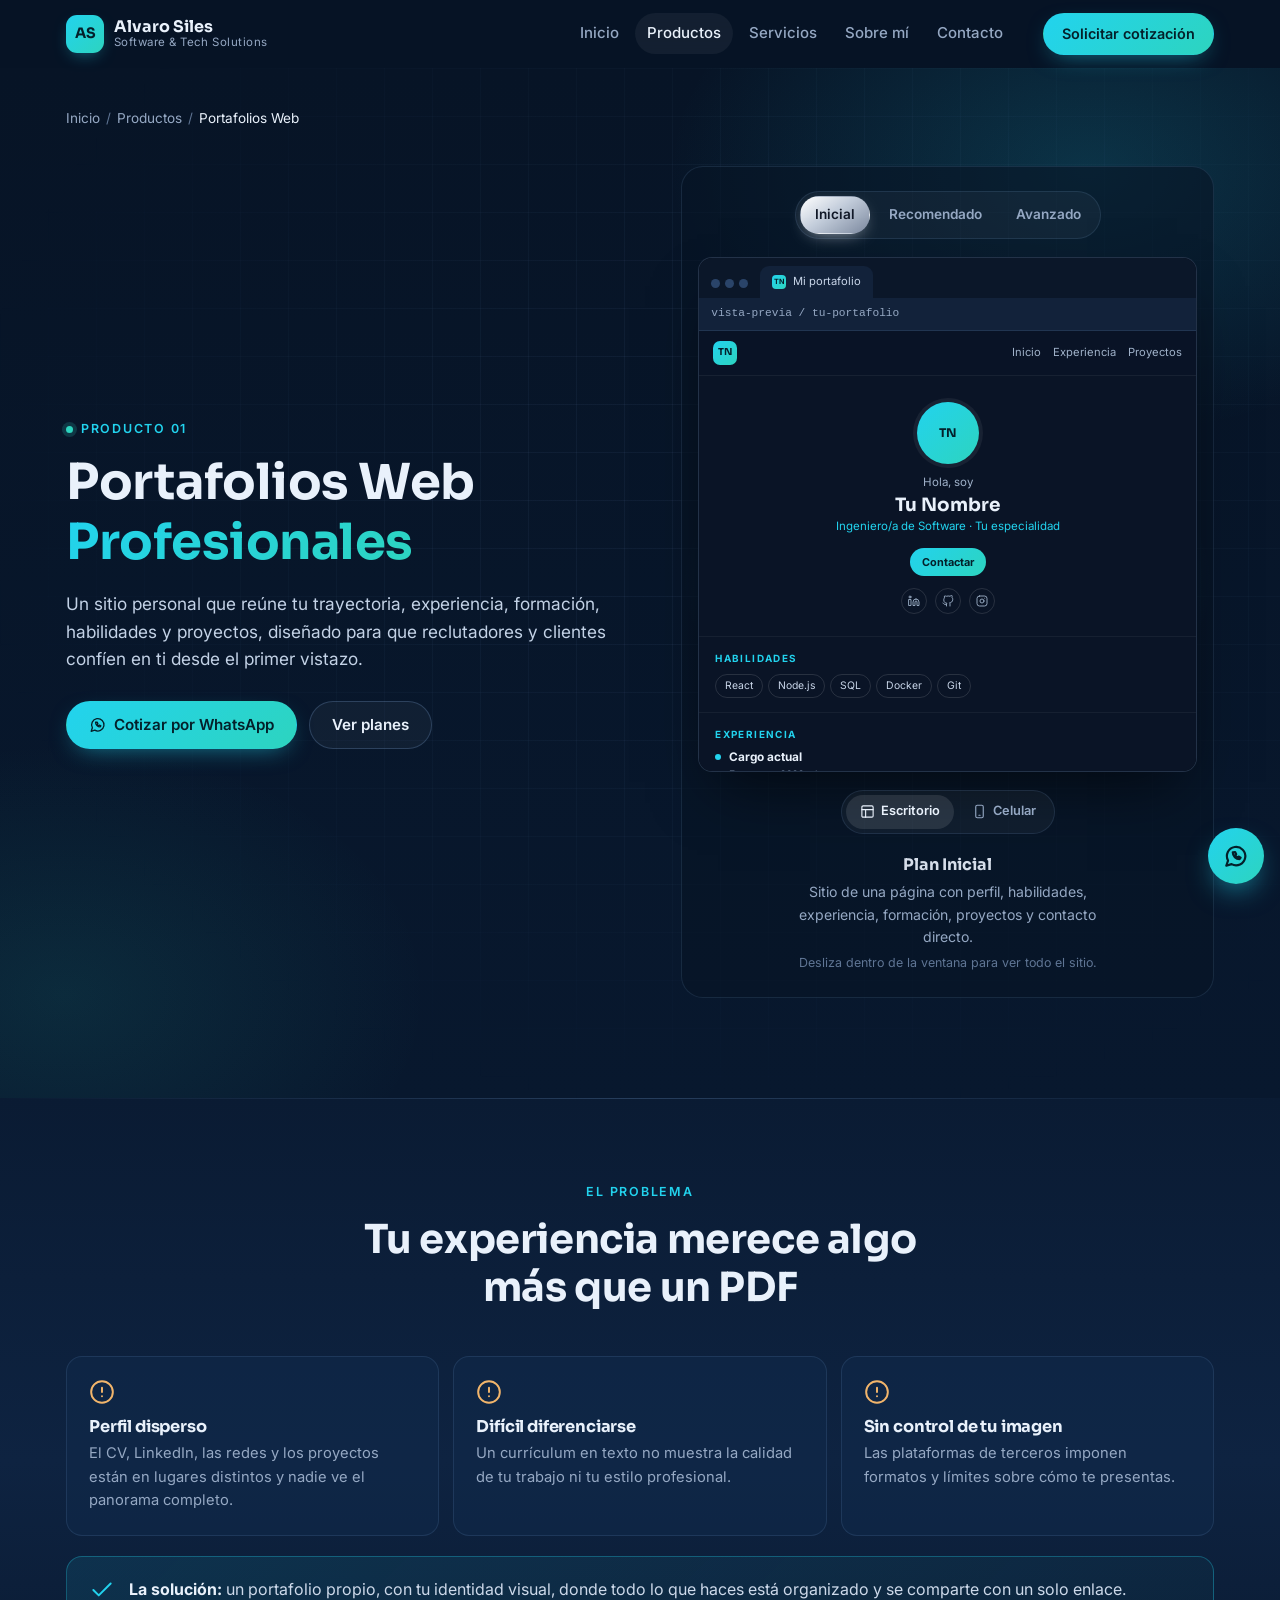
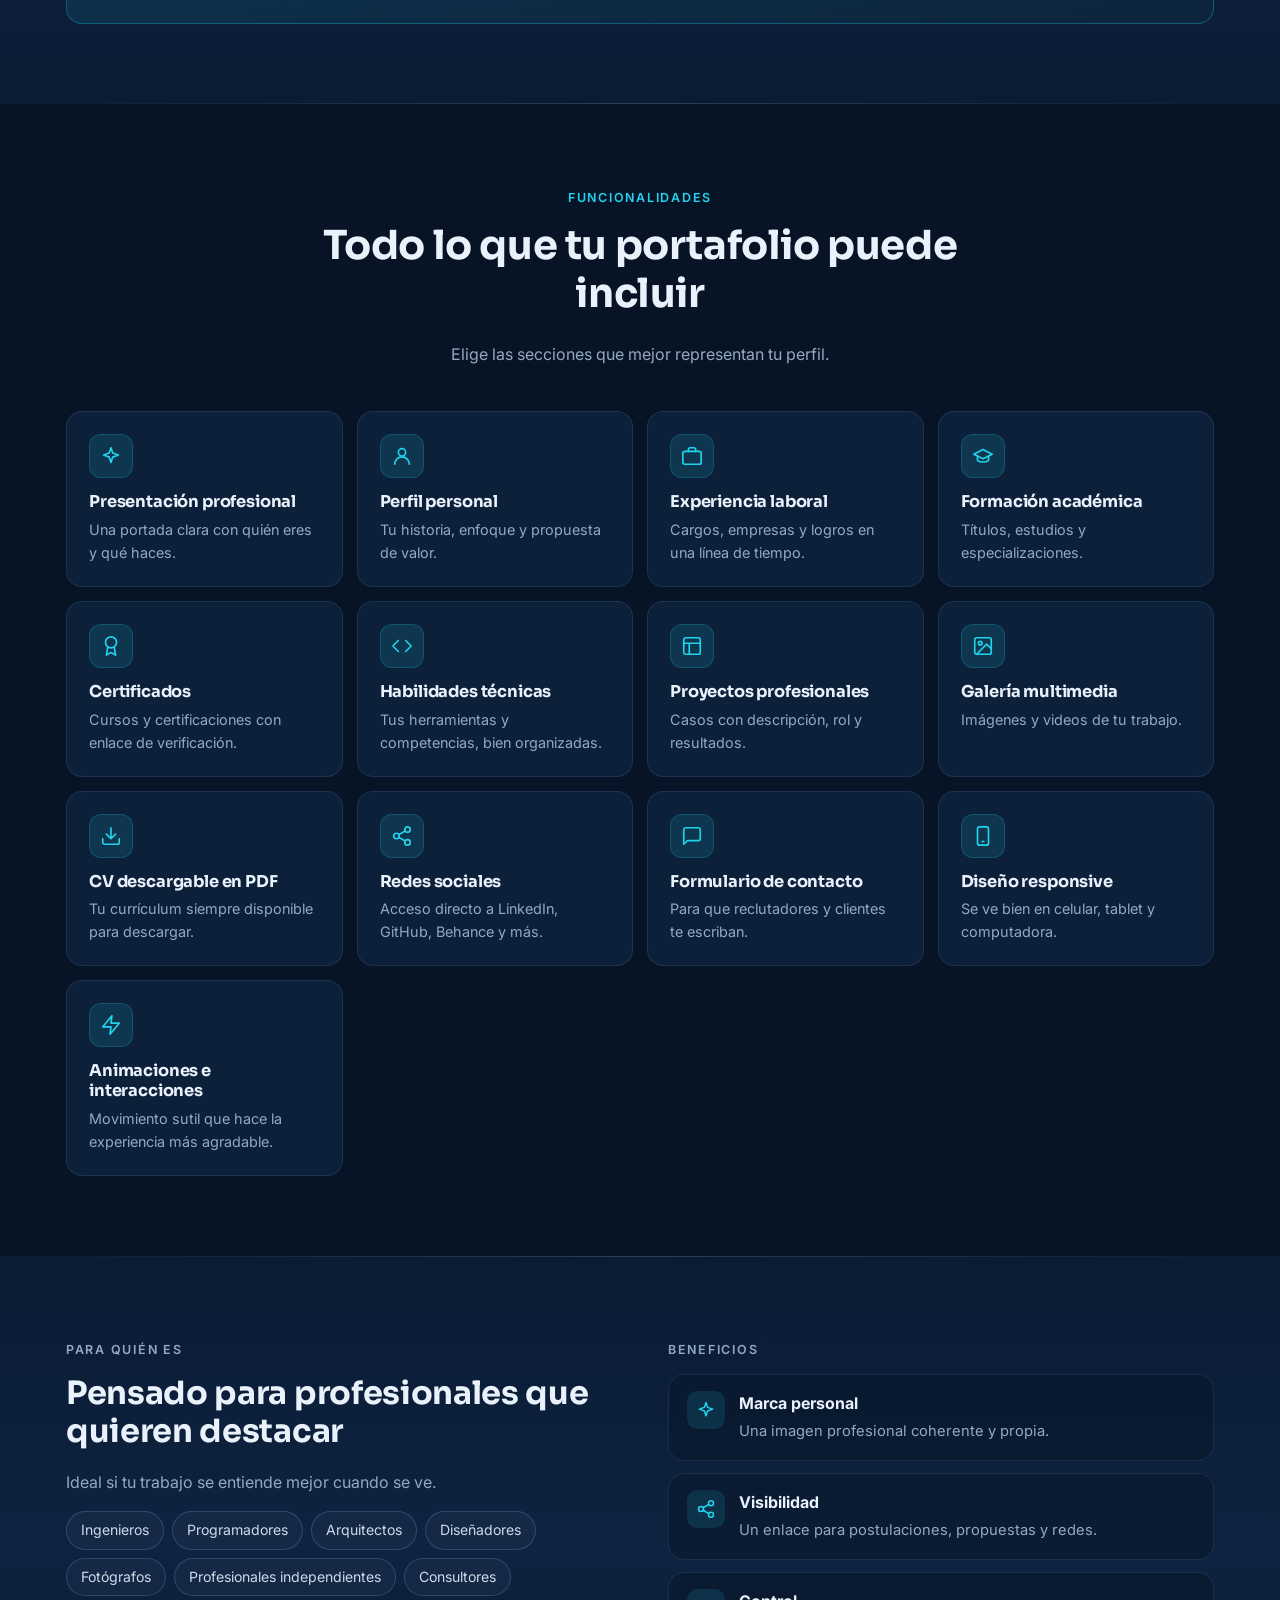
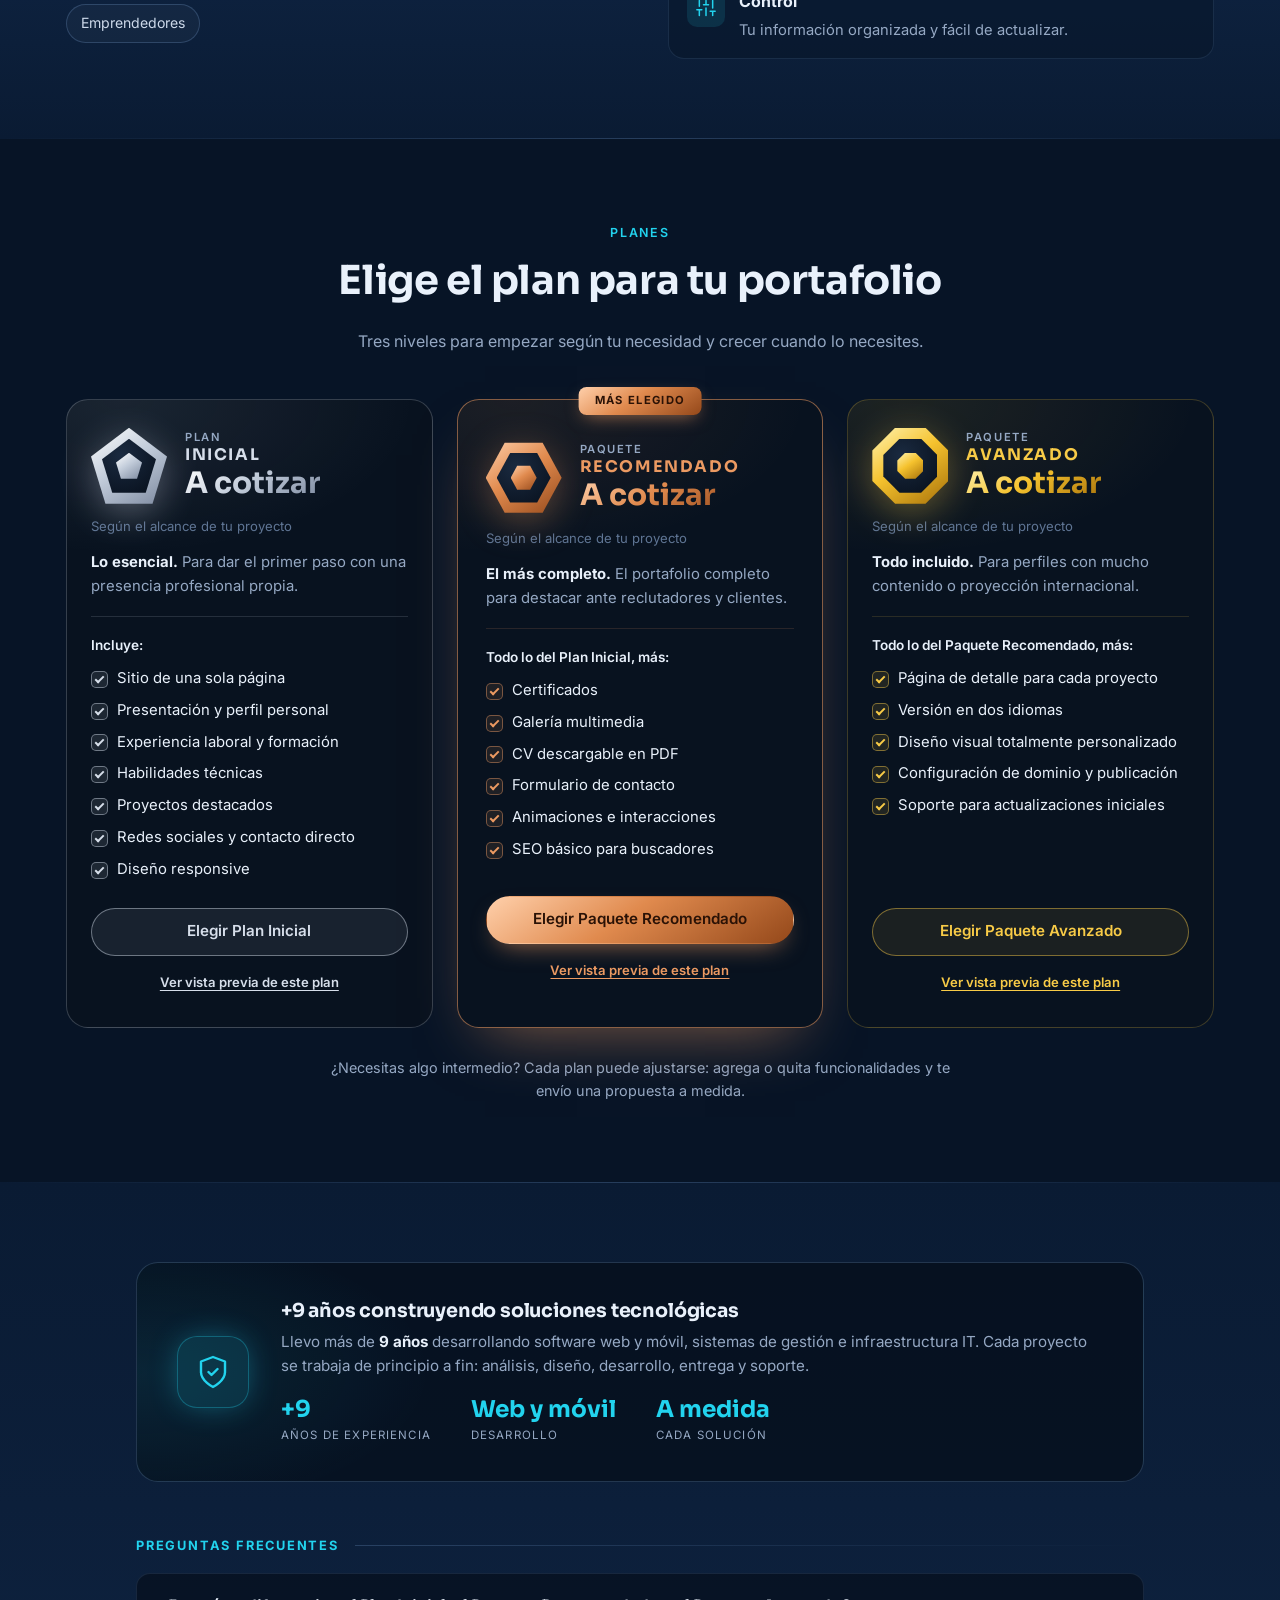
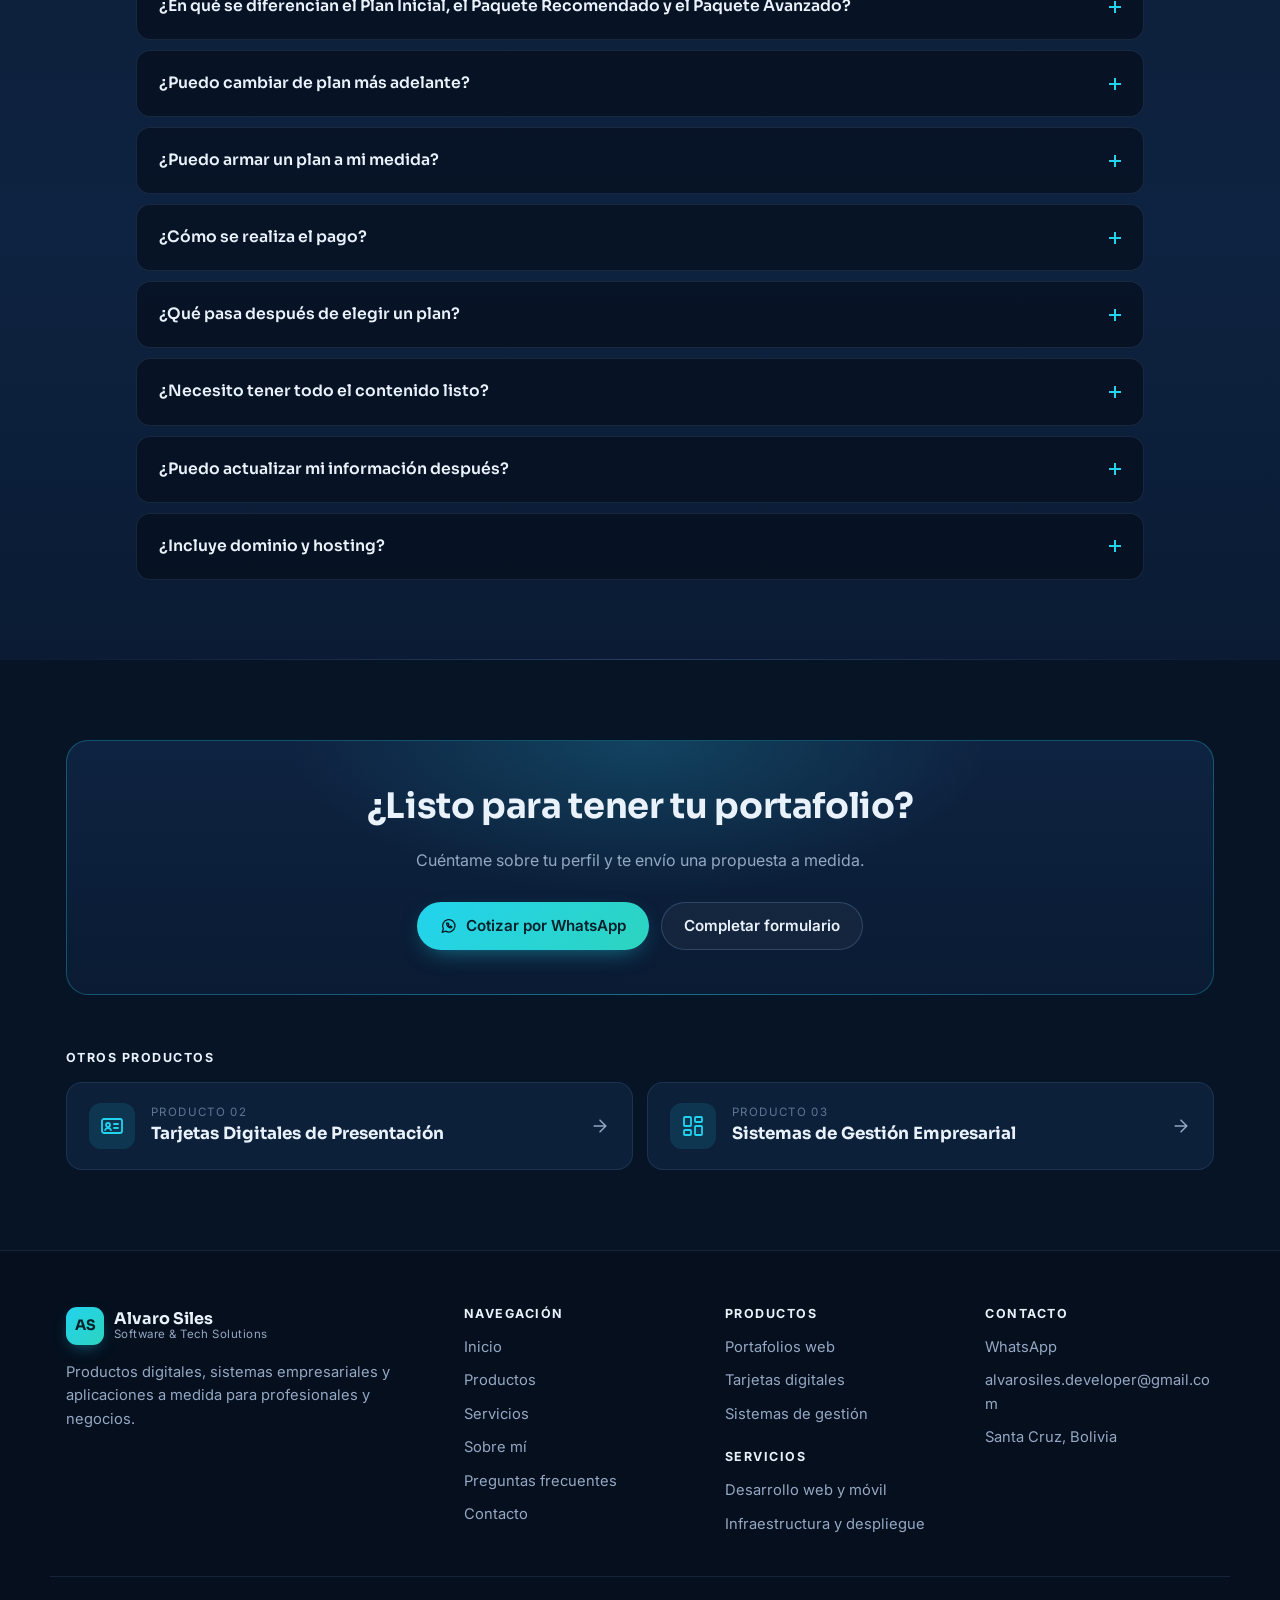
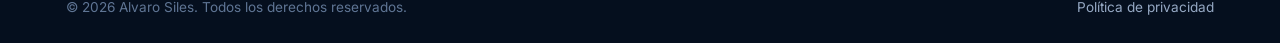
==== commit 235b92c4: "updpate" ====
--- a/portafolios-web.html
+++ b/portafolios-web.html
@@ -7,12 +7,12 @@
   <meta name="description" content="Desarrollo de portafolios web personales para ingenieros, programadores, arquitectos, diseñadores, fotógrafos y profesionales independientes: experiencia, proyectos, certificados y CV en PDF.">
   <meta name="theme-color" content="#071426">
   <!-- TODO: reemplazar por tu dominio real -->
-  <link rel="canonical" href="https://www.tudominio.com/portafolios-web.html">
+  <link rel="canonical" href="https://alvarosiles.cloud/portafolios-web.html">
   <meta property="og:type" content="website">
   <meta property="og:locale" content="es_ES">
   <meta property="og:title" content="Portafolios Web Profesionales">
   <meta property="og:description" content="Tu trayectoria, experiencia y proyectos en un sitio personal que transmite confianza.">
-  <meta property="og:url" content="https://www.tudominio.com/portafolios-web.html">
+  <meta property="og:url" content="https://alvarosiles.cloud/portafolios-web.html">
   <meta name="twitter:card" content="summary_large_image">
   <link rel="icon" href="assets/img/favicon.svg" type="image/svg+xml">
   <link rel="preconnect" href="https://fonts.googleapis.com">
@@ -528,7 +528,7 @@
       <h2 class="footer-title">Contacto</h2>
       <ul>
         <li><a data-link="whatsapp" href="index.html#contacto" target="_blank" rel="noopener">WhatsApp</a></li>
-        <li><a data-link="email" href="index.html#contacto" data-text="email">contacto@tudominio.com</a></li>
+        <li><a data-link="email" href="index.html#contacto" data-text="email">alvarosiles.developer@gmail.com</a></li>
         <li data-text="location">Tu ciudad, País</li>
       </ul>
     </div>
--- a/assets/css/styles.css
+++ b/assets/css/styles.css
@@ -326,6 +326,7 @@
 .product-grid { display: grid; gap: 24px; }
 @media (min-width: 720px) { .product-grid { grid-template-columns: repeat(2, 1fr); } }
 @media (min-width: 1080px) { .product-grid { grid-template-columns: repeat(3, 1fr); } }
+.product-grid.single { grid-template-columns: 1fr; max-width: 460px; margin-inline: auto; }
 
 .product-card {
   position: relative; display: flex; flex-direction: column;
@@ -778,6 +779,66 @@
 /* ---------- Prototipo de tarjeta digital (tarjetas-digitales.html) ---------- */
 .card-proto { display: flex; flex-direction: column; align-items: center; gap: 18px; padding: 24px 16px; }
 
+/* Botón maximizar / pantalla completa */
+.cp-max {
+  position: absolute; top: 12px; right: 12px; z-index: 5;
+  width: 40px; height: 40px; display: grid; place-items: center; cursor: pointer;
+  border-radius: 12px; color: var(--text, #eef4fc);
+  background: rgba(255,255,255,.06); border: 1px solid var(--border);
+  transition: background .2s, border-color .2s, color .2s;
+}
+.cp-max:hover, .cp-max:focus-visible { background: rgba(34,211,238,.14); border-color: rgba(34,211,238,.4); color: #22d3ee; }
+.cp-max .icon { width: 20px; height: 20px; }
+.cp-max .icon-close, .card-proto.is-max .cp-max .icon-open { display: none; }
+.card-proto.is-max .cp-max .icon-close { display: block; }
+
+/* Pantalla completa: solo planes + la tarjeta tal como se ve en un celular */
+.card-proto.is-max {
+  position: fixed; inset: 0; z-index: 1000; margin: 0; min-height: 0;
+  display: flex; flex-direction: column; align-items: center; gap: 10px;
+  padding: 10px; border: 0; border-radius: 0; overflow: hidden; background: #071426;
+}
+.card-proto.is-max .cp-max { top: 10px; right: 10px; }
+.card-proto.is-max .cp-switch { align-self: flex-start; flex: 0 0 auto; max-width: calc(100% - 52px); }
+.card-proto.is-max .cp-switch button { padding: 0 10px; font-size: .8rem; }
+@media (min-width: 560px) { .card-proto.is-max .cp-switch { align-self: center; } }
+.card-proto.is-max .cp-caption,
+.card-proto.is-max .cp-notch { display: none; }
+.card-proto.is-max .cp-phone {
+  flex: 1 1 auto; min-height: 0; width: 100%; max-width: 480px;
+  display: flex; flex-direction: column;
+  padding: 0; border: 0; border-radius: 18px; background: transparent; box-shadow: none;
+}
+.card-proto.is-max .cp-screen { flex: 1 1 auto; height: auto; min-height: 0; border-radius: 18px; }
+.card-proto.is-max .cp-top { top: 12px; right: 12px; }
+body.pv-max-open { overflow: hidden; }
+
+/* Selector de rubro (solo en pantalla completa) */
+.cp-rubro { display: none; }
+.card-proto.is-max .cp-rubro { display: block; position: relative; flex: 0 0 auto; width: 100%; max-width: 480px; }
+.cp-rubro-btn {
+  width: 100%; min-height: 42px; display: flex; align-items: center; gap: 10px; padding: 0 14px; cursor: pointer;
+  border-radius: 12px; border: 1px solid var(--border); background: rgba(255,255,255,.05); color: var(--text, #eef4fc);
+  font: inherit; font-size: .9rem; text-align: left;
+}
+.cp-rubro-btn:hover, .cp-rubro-btn[aria-expanded="true"] { border-color: rgba(34,211,238,.4); background: rgba(34,211,238,.08); }
+.cp-rubro-k { color: var(--muted); font-size: .78rem; font-weight: 600; text-transform: uppercase; letter-spacing: .06em; }
+.cp-rubro-v { flex: 1; font-weight: 600; overflow: hidden; text-overflow: ellipsis; white-space: nowrap; }
+.cp-rubro-caret { width: 18px; height: 18px; fill: none; stroke: currentColor; stroke-width: 2; transition: transform .2s; }
+.cp-rubro-btn[aria-expanded="true"] .cp-rubro-caret { transform: rotate(180deg); }
+.cp-rubro-menu {
+  position: absolute; top: calc(100% + 6px); left: 0; right: 0; z-index: 10;
+  max-height: min(60vh, 420px); overflow-y: auto; padding: 6px;
+  border-radius: 14px; border: 1px solid var(--border-strong); background: #0b1d36; box-shadow: var(--shadow-lg);
+}
+.cp-rubro-group { margin: 8px 10px 4px; color: var(--muted); font-size: .72rem; font-weight: 700; text-transform: uppercase; letter-spacing: .06em; }
+.cp-rubro-menu [data-rubro] {
+  display: block; width: 100%; padding: 10px 12px; border: 0; border-radius: 10px; cursor: pointer;
+  background: transparent; color: var(--text, #eef4fc); font: inherit; font-size: .9rem; text-align: left;
+}
+.cp-rubro-menu [data-rubro]:hover, .cp-rubro-menu [data-rubro]:focus-visible { background: rgba(255,255,255,.06); outline: none; }
+.cp-rubro-menu [data-rubro][aria-checked="true"] { background: rgba(34,211,238,.14); color: #22d3ee; font-weight: 600; }
+
 /* Selector de plan */
 .cp-switch {
   display: flex; gap: 4px; padding: 4px; border-radius: 999px; max-width: 100%;
@@ -797,7 +858,8 @@
 /* Teléfono */
 .cp-phone {
   --cp-bg: #0a1830; --cp-card: rgba(255,255,255,.05); --cp-line: rgba(255,255,255,.08);
-  --cp-text: #eef4fc; --cp-muted: #8fa3bf; --cp-accent: var(--cyan);
+  --cp-text: #eef4fc; --cp-muted: #8fa3bf;
+  --pa: #22d3ee; --pa2: #2dd4bf; --cp-accent: var(--pa);
   width: 276px; padding: 12px; border-radius: 40px;
   background: #050c18; border: 1px solid var(--border-strong);
   box-shadow: var(--shadow-lg), inset 0 0 0 2px rgba(255,255,255,.03);
@@ -805,7 +867,7 @@
 }
 .cp-phone.light {
   --cp-bg: #f3f6fb; --cp-card: #ffffff; --cp-line: rgba(10, 30, 60, .1);
-  --cp-text: #0b1a2e; --cp-muted: #5b6d86; --cp-accent: #0891b2;
+  --cp-text: #0b1a2e; --cp-muted: #5b6d86;
 }
 .cp-notch { position: absolute; top: 20px; left: 50%; transform: translateX(-50%); width: 70px; height: 18px; border-radius: 12px; background: #050c18; z-index: 3; }
 .cp-screen {
@@ -830,7 +892,9 @@
   height: 96px; position: relative;
   background:
     radial-gradient(120px 80px at 80% 20%, rgba(255,255,255,.25), transparent 70%),
-    linear-gradient(135deg, #0e7490, #22d3ee 55%, #2dd4bf);
+    linear-gradient(180deg, rgba(0,0,0,.18), transparent),
+    linear-gradient(135deg, var(--pa), var(--pa2));
+  transition: background .4s;
 }
 .cp-brand {
   position: absolute; left: 14px; top: 16px; font-family: var(--font-head); font-size: .66rem; font-weight: 700;
@@ -840,14 +904,15 @@
   background:
     repeating-linear-gradient(45deg, rgba(255,255,255,.07) 0 8px, transparent 8px 16px),
     radial-gradient(140px 90px at 85% 15%, rgba(255,240,180,.35), transparent 70%),
-    linear-gradient(135deg, #1e3a5f, #0e7490 50%, #b8860b);
+    linear-gradient(135deg, #1e3a5f, var(--pa) 50%, #b8860b);
 }
 .cp-phone[data-level="3"] .cp-brand { background: linear-gradient(145deg, #fff3b0, #f5c22e); }
 
 .cp-avatar {
   width: 78px; height: 78px; margin: -40px auto 10px; position: relative; border-radius: 50%;
   display: grid; place-items: center; font-family: var(--font-head); font-weight: 700; font-size: 1.4rem; color: #04202a;
-  background: var(--gradient); border: 4px solid var(--cp-bg); transition: border-color .35s;
+  background: linear-gradient(135deg, var(--pa), var(--pa2)); border: 4px solid var(--cp-bg);
+  transition: border-color .35s, border-radius .35s;
 }
 .cp-name { font-family: var(--font-head); font-weight: 700; font-size: 1.1rem; }
 .cp-role { font-size: .78rem; color: var(--cp-muted); margin-top: 2px !important; }
@@ -878,9 +943,89 @@
 .cp-label { font-size: .62rem; font-weight: 700; letter-spacing: .12em; text-transform: uppercase; color: var(--cp-muted); margin-bottom: 8px !important; }
 .cp-btn {
   display: flex; align-items: center; justify-content: center; gap: 8px; min-height: 40px; border-radius: 12px;
-  font-size: .82rem; font-weight: 700; color: #04202a; background: var(--gradient);
+  font-size: .82rem; font-weight: 700; color: #0b1626; background: linear-gradient(135deg, var(--pa), var(--pa2));
 }
 .cp-btn .icon { width: 16px; height: 16px; }
+.cp-btn { text-align: center; padding: 6px 10px; line-height: 1.25; }
+/* Botón «Guardar contacto» y aviso */
+.cp-save {
+  display: flex; align-items: center; justify-content: center; gap: 8px;
+  width: calc(100% - 28px); min-height: 40px; margin: 12px 14px 0; border-radius: 12px; cursor: pointer;
+  font-size: .8rem; font-weight: 700; color: var(--cp-text);
+  background: var(--cp-card); border: 1px solid var(--cp-line);
+}
+.cp-save:hover { border-color: var(--cp-accent); }
+.cp-save .icon { width: 16px; height: 16px; color: var(--cp-accent); }
+.cp-toast {
+  position: absolute; left: 50%; bottom: 30px; z-index: 6; pointer-events: none;
+  transform: translate(-50%, 10px); opacity: 0; transition: opacity .25s, transform .25s var(--ease);
+  padding: 8px 14px; border-radius: 999px; white-space: nowrap;
+  font-size: .72rem; font-weight: 700; color: #fff; background: #10b981; box-shadow: 0 8px 20px -6px rgba(0,0,0,.5);
+}
+.cp-toast.show { opacity: 1; transform: translate(-50%, 0); }
+
+/* Botones personalizados (enlaces) */
+.cp-links { display: flex; flex-direction: column; gap: 6px; }
+.cp-linkbtn {
+  display: flex; align-items: center; gap: 9px; padding: 9px 10px; border-radius: 10px;
+  font-size: .76rem; font-weight: 600; color: var(--cp-text);
+  background: rgba(255,255,255,.03); border: 1px solid var(--cp-line);
+}
+.cp-linkbtn > .icon:first-child { width: 16px; height: 16px; color: var(--cp-accent); flex: none; }
+.cp-linkbtn > span { flex: 1; min-width: 0; }
+.cp-linkbtn .cp-go { width: 13px; height: 13px; color: var(--cp-muted); flex: none; }
+.cp-linkbtn.cp-add { justify-content: center; color: var(--cp-muted); background: transparent; border-style: dashed; font-weight: 500; }
+.cp-linkbtn.cp-add > span { flex: none; }
+
+/* Mapa con varias sucursales */
+.cp-map { position: relative; }
+.cp-map.multi { height: 112px; }
+.cp-pin {
+  position: absolute; transform: translate(-50%, -100%);
+  width: 22px; height: 22px; border-radius: 50%; line-height: 1;
+  display: grid; place-items: center;
+  font-size: .6rem; font-weight: 800; color: #0b1626;
+  background: linear-gradient(135deg, var(--pa), var(--pa2));
+  border: 2px solid #fff; box-shadow: 0 3px 8px rgba(0,0,0,.35);
+  transition: transform .25s var(--ease), background .25s;
+}
+.cp-pin::after {
+  content: ""; position: absolute; left: 50%; bottom: -7px; transform: translateX(-50%);
+  border: 5px solid transparent; border-top: 6px solid #fff; border-bottom: 0;
+}
+.cp-pin.active { background: #ef4444; color: #fff; transform: translate(-50%, -100%) scale(1.3); z-index: 2; }
+.cp-branches { display: flex; flex-direction: column; gap: 5px; margin-top: 8px; }
+.cp-branches button {
+  width: 100%; display: flex; align-items: center; gap: 8px; padding: 6px 8px; border-radius: 9px; cursor: pointer;
+  text-align: left; color: var(--cp-text); background: transparent; border: 1px solid var(--cp-line);
+}
+.cp-branches button[aria-pressed="true"] { border-color: var(--cp-accent); background: rgba(255,255,255,.04); }
+.cp-num {
+  flex: none; width: 18px; height: 18px; border-radius: 50%; display: grid; place-items: center;
+  font-size: .56rem; font-weight: 800; color: #0b1626; background: linear-gradient(135deg, var(--pa), var(--pa2));
+}
+.cp-branches button[aria-pressed="true"] .cp-num { background: #ef4444; color: #fff; }
+.cp-branch-txt { display: flex; flex-direction: column; min-width: 0; }
+.cp-branch-txt b { font-size: .7rem; line-height: 1.2; }
+.cp-branch-txt small { font-size: .6rem; color: var(--cp-muted); }
+
+/* Fila de archivo descargable (CV, catálogo, menú…) */
+.cp-file { display: flex; align-items: center; gap: 10px; padding: 10px 12px; }
+.cp-file-ico {
+  flex: none; width: 34px; height: 40px; border-radius: 7px; display: grid; place-items: end center; padding-bottom: 6px;
+  font-size: .56rem; font-weight: 800; letter-spacing: .04em; color: #fff;
+  background: linear-gradient(160deg, #f87171, #dc2626);
+  clip-path: polygon(0 0, 70% 0, 100% 24%, 100% 100%, 0 100%);
+}
+.cp-file-txt { flex: 1; min-width: 0; display: flex; flex-direction: column; }
+.cp-file-txt b { font-size: .8rem; line-height: 1.25; }
+.cp-file-txt small { font-size: .64rem; color: var(--cp-muted); }
+.cp-file-dl {
+  flex: none; width: 32px; height: 32px; border-radius: 50%; display: grid; place-items: center;
+  color: #0b1626; background: linear-gradient(135deg, var(--pa), var(--pa2));
+}
+.cp-file-dl .icon { width: 15px; height: 15px; stroke-width: 2.2; }
+.cp-btn.ghost { background: transparent; color: var(--cp-accent); border: 1px solid var(--cp-accent); }
 .cp-map {
   height: 86px; border-radius: 10px; display: grid; place-items: center; color: #ef4444;
   background:
@@ -892,8 +1037,9 @@
 .cp-phone.light .cp-map { background-color: #cfe3ea; }
 .cp-map .icon { width: 26px; height: 26px; fill: #ef4444; stroke: #fff; stroke-width: 1.2; }
 .cp-link { display: block; margin-top: 8px; font-size: .74rem; font-weight: 600; color: var(--cp-accent); }
+a.cp-link[href] { text-decoration: underline; text-underline-offset: 2px; }
 .cp-thumbs { display: grid; grid-template-columns: repeat(3, 1fr); gap: 6px; }
-.cp-thumbs i { aspect-ratio: 1; border-radius: 8px; background: linear-gradient(135deg, rgba(34,211,238,.45), rgba(45,212,191,.12)); }
+.cp-thumbs i { aspect-ratio: 1; border-radius: 8px; background: linear-gradient(135deg, var(--pa), transparent); opacity: .7; }
 .cp-thumbs i:nth-child(2) { background: linear-gradient(135deg, rgba(248,203,71,.45), rgba(236,154,98,.15)); }
 .cp-thumbs i:nth-child(3) { background: linear-gradient(135deg, rgba(167,139,250,.45), rgba(34,211,238,.12)); }
 .cp-pay { display: flex; flex-direction: column; gap: 6px; }
@@ -913,7 +1059,124 @@
   font-family: var(--font-head); font-size: .62rem; font-weight: 700; color: #2b1d00;
   background: linear-gradient(145deg, #fff3b0, #f5c22e); border: 3px solid #fff;
 }
-.cp-foot { margin-top: 14px !important; font-size: .66rem; color: var(--cp-muted); }
+.cp-foot { margin-top: 14px !important; font-size: .66rem; color: var(--cp-muted); display: flex; align-items: center; justify-content: center; gap: 5px; }
+.cp-foot .icon { width: 12px; height: 12px; }
+.pv-device[data-level="3"] .cp-foot { color: var(--cp-accent); font-weight: 700; font-size: .74rem; }
+
+/* Logo cuadrado para empresas y comercios */
+.cp-phone.is-logo .cp-avatar { border-radius: 22px; }
+
+/* Selector de perfil (tarjetas-digitales.html) */
+.persona-pick { margin-top: 32px; padding-top: 24px; border-top: 1px solid var(--border); }
+.persona-title { font-family: var(--font-head); font-weight: 600; font-size: 1.05rem; margin-bottom: 4px; }
+.persona-sub { color: var(--muted); font-size: .9rem; margin-bottom: 14px; }
+.persona-chips { display: flex; flex-wrap: wrap; gap: 8px; }
+.persona-chips button {
+  min-height: 38px; padding: 0 14px; border-radius: 999px; cursor: pointer;
+  font-size: .86rem; font-weight: 500; color: #cdd9ea;
+  background: rgba(255,255,255,.03); border: 1px solid var(--border-strong);
+  transition: background .2s, border-color .2s, color .2s;
+}
+.persona-chips button:hover { border-color: var(--cyan); color: var(--text); }
+.persona-chips button[aria-pressed="true"] { background: var(--accent-soft); border-color: var(--cyan); color: var(--cyan); font-weight: 600; }
+
+/* Comparativa con WhatsApp Business (tarjetas-digitales.html) */
+.sr-only { position: absolute; width: 1px; height: 1px; padding: 0; margin: -1px; overflow: hidden; clip: rect(0 0 0 0); white-space: nowrap; border: 0; }
+.compare-band {
+  background:
+    radial-gradient(700px 300px at 50% 0%, rgba(34,211,238,.10), transparent 70%),
+    radial-gradient(500px 260px at 100% 100%, rgba(37,211,102,.06), transparent 70%),
+    var(--bg);
+  border-top: 1px solid var(--border); border-bottom: 1px solid var(--border);
+}
+.compare-wrap {
+  max-width: 980px; margin: 0 auto; border-radius: var(--radius-lg); overflow: hidden;
+  border: 1px solid var(--border-strong); background: rgba(5, 13, 25, .7);
+}
+.compare-table { width: 100%; border-collapse: collapse; font-size: .92rem; }
+.compare-table th, .compare-table td { padding: 14px 18px; text-align: left; vertical-align: top; border-bottom: 1px solid var(--border); }
+.compare-table tbody tr:last-child th, .compare-table tbody tr:last-child td { border-bottom: 0; }
+.compare-table thead th { font-family: var(--font-head); font-size: .95rem; white-space: nowrap; }
+.compare-table thead th .icon { display: inline-block; vertical-align: -3px; margin-right: 6px; }
+.compare-table thead th:not(.is-ours) .icon { color: #25d366; }
+.compare-table thead .is-ours { color: var(--cyan); }
+.compare-table tbody th { font-weight: 600; color: var(--text); width: 24%; }
+.compare-table tbody td { color: var(--muted); }
+.compare-table tbody td:last-child { color: var(--text); background: rgba(34,211,238,.06); }
+.compare-table thead .is-ours { background: rgba(34,211,238,.10); }
+.compare-table td .icon { display: inline-block; vertical-align: -3px; margin-right: 8px; color: var(--teal); }
+/* Móvil: cada fila como tarjeta */
+@media (max-width: 719px) {
+  .compare-table thead { display: none; }
+  .compare-table, .compare-table tbody, .compare-table tr, .compare-table th, .compare-table td { display: block; width: 100%; }
+  .compare-table tr { padding: 14px 16px; border-bottom: 1px solid var(--border); }
+  .compare-table tbody tr:last-child { border-bottom: 0; }
+  .compare-table th, .compare-table td { padding: 0; border: 0; }
+  .compare-table tbody th { width: 100%; margin-bottom: 8px; }
+  .compare-table tbody td { padding: 8px 10px; border-radius: 8px; font-size: .88rem; }
+  .compare-table tbody td::before { content: attr(data-label); display: block; font-size: .7rem; font-weight: 700; letter-spacing: .08em; text-transform: uppercase; color: var(--faint); margin-bottom: 2px; }
+  .compare-table tbody td:last-child { margin-top: 6px; }
+  .compare-table tbody td:last-child::before { color: var(--cyan); }
+}
+.compare-quote { max-width: 760px; margin: 32px auto 0; text-align: center; }
+.compare-quote p { color: var(--muted); font-size: 1.02rem; }
+.compare-quote strong { color: var(--text); }
+.compare-quote .page-actions { justify-content: center; }
+
+/* Pestañas de categoría (selector de perfiles y «Para quién es») */
+.cat-tabs {
+  display: flex; gap: 6px; margin-bottom: 12px; padding-bottom: 4px;
+  overflow-x: auto; scrollbar-width: none; -webkit-overflow-scrolling: touch;
+}
+.cat-tabs::-webkit-scrollbar { display: none; }
+.cat-tabs.center { flex-wrap: wrap; justify-content: center; overflow: visible; margin-bottom: 24px; }
+.cat-tabs button {
+  flex: none; min-height: 34px; padding: 0 14px; border-radius: 999px; cursor: pointer; white-space: nowrap;
+  font-size: .8rem; font-weight: 600; color: var(--muted);
+  background: transparent; border: 1px solid var(--border);
+  transition: background .2s, color .2s, border-color .2s;
+}
+.cat-tabs button:hover { color: var(--text); border-color: var(--border-strong); }
+.cat-tabs button[aria-pressed="true"] { color: #04202a; background: var(--gradient); border-color: transparent; }
+.persona-filter .persona-chips { min-height: 84px; align-content: flex-start; }
+/* Las columnas del hero no deben ensancharse por contenido largo */
+.page-hero-grid > * { min-width: 0; }
+@media (min-width: 960px) { .persona-filter .cat-tabs { flex-wrap: wrap; overflow: visible; } }
+
+/* Para quién es: cliente → solución (tarjetas-digitales.html) */
+.client-grid { display: grid; gap: 12px; }
+@media (min-width: 640px) {
+  .client-grid { grid-template-columns: 1fr 1fr; }
+  .client-card:last-child:nth-child(odd) { grid-column: 1 / -1; }
+}
+.client-card {
+  display: flex; align-items: center; gap: 14px; padding: 16px 18px;
+  border-radius: var(--radius); border: 1px solid var(--border); background: rgba(7,20,38,.55);
+  transition: border-color .25s;
+}
+.client-card:hover { border-color: rgba(34,211,238,.35); }
+.client-card > .icon {
+  width: 42px; height: 42px; padding: 10px; flex: none; border-radius: 12px;
+  color: var(--cyan); background: var(--accent-soft);
+}
+.client-card > div { flex: 1; min-width: 0; }
+.client-card h3 { font-size: .98rem; margin: 0 0 2px; }
+.client-card p { margin: 0; font-size: .86rem; color: var(--muted); }
+.client-social { display: flex; gap: 8px; margin-top: 8px; color: var(--faint); }
+.client-social .icon { width: 15px; height: 15px; }
+.client-card:hover .client-social { color: var(--cyan); }
+.client-try {
+  flex: none; padding: 7px 12px; border-radius: 999px; cursor: pointer; white-space: nowrap;
+  font-size: .78rem; font-weight: 600; color: var(--cyan);
+  background: transparent; border: 1px solid rgba(34,211,238,.4);
+}
+.client-try:hover, .client-try[aria-pressed="true"] { background: var(--accent-soft); border-color: var(--cyan); }
+.benefit-row { display: grid; gap: 12px; margin-top: 32px; }
+@media (min-width: 820px) { .benefit-row { grid-template-columns: repeat(3, 1fr); } }
+.benefit-row li { display: flex; gap: 14px; padding: 16px 18px; border-radius: var(--radius); border: 1px solid var(--border); background: rgba(7,20,38,.35); }
+.benefit-row .icon { width: 38px; height: 38px; padding: 9px; flex: none; border-radius: 10px; color: var(--cyan); background: var(--accent-soft); }
+.benefit-row strong { display: block; margin-bottom: 2px; }
+.benefit-row span { color: var(--muted); font-size: .9rem; }
 
 /* Visibilidad por plan (todos los prototipos) */
 .pv-device[data-level="1"] .lv-2,
